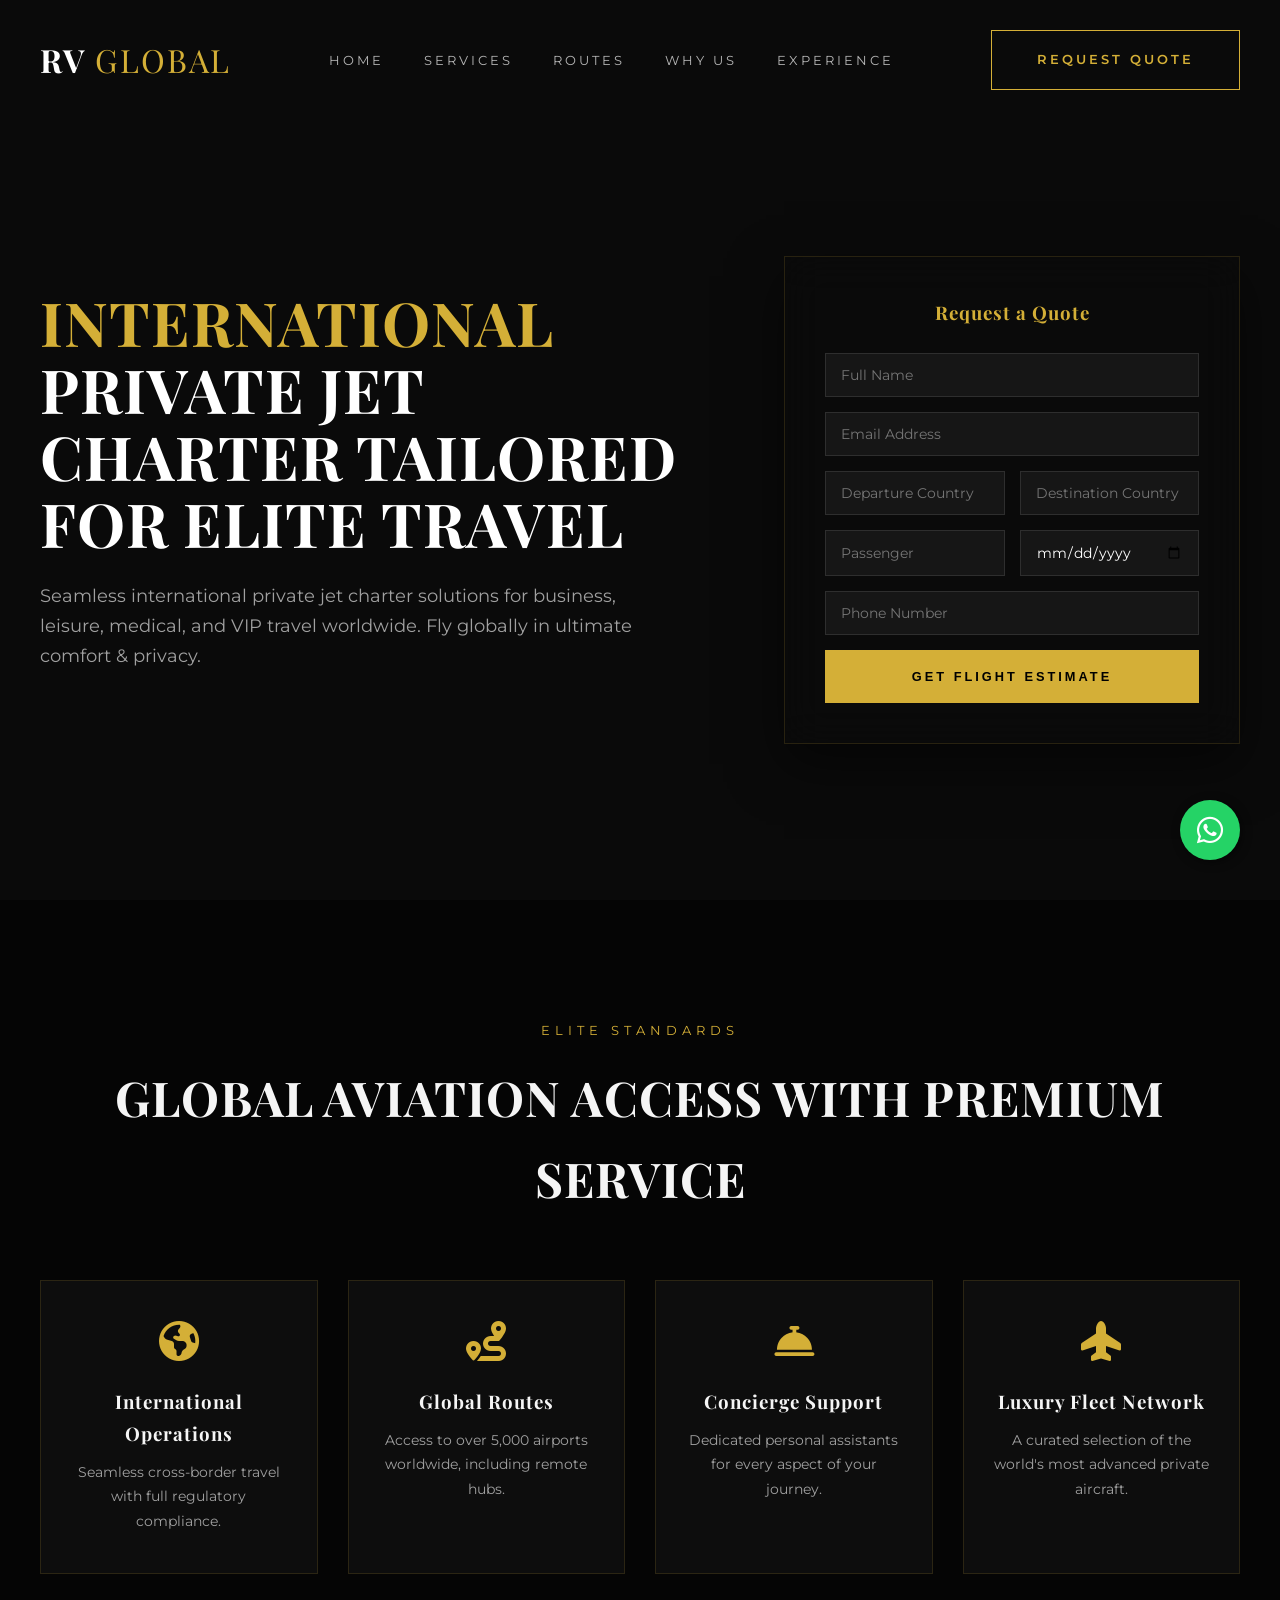
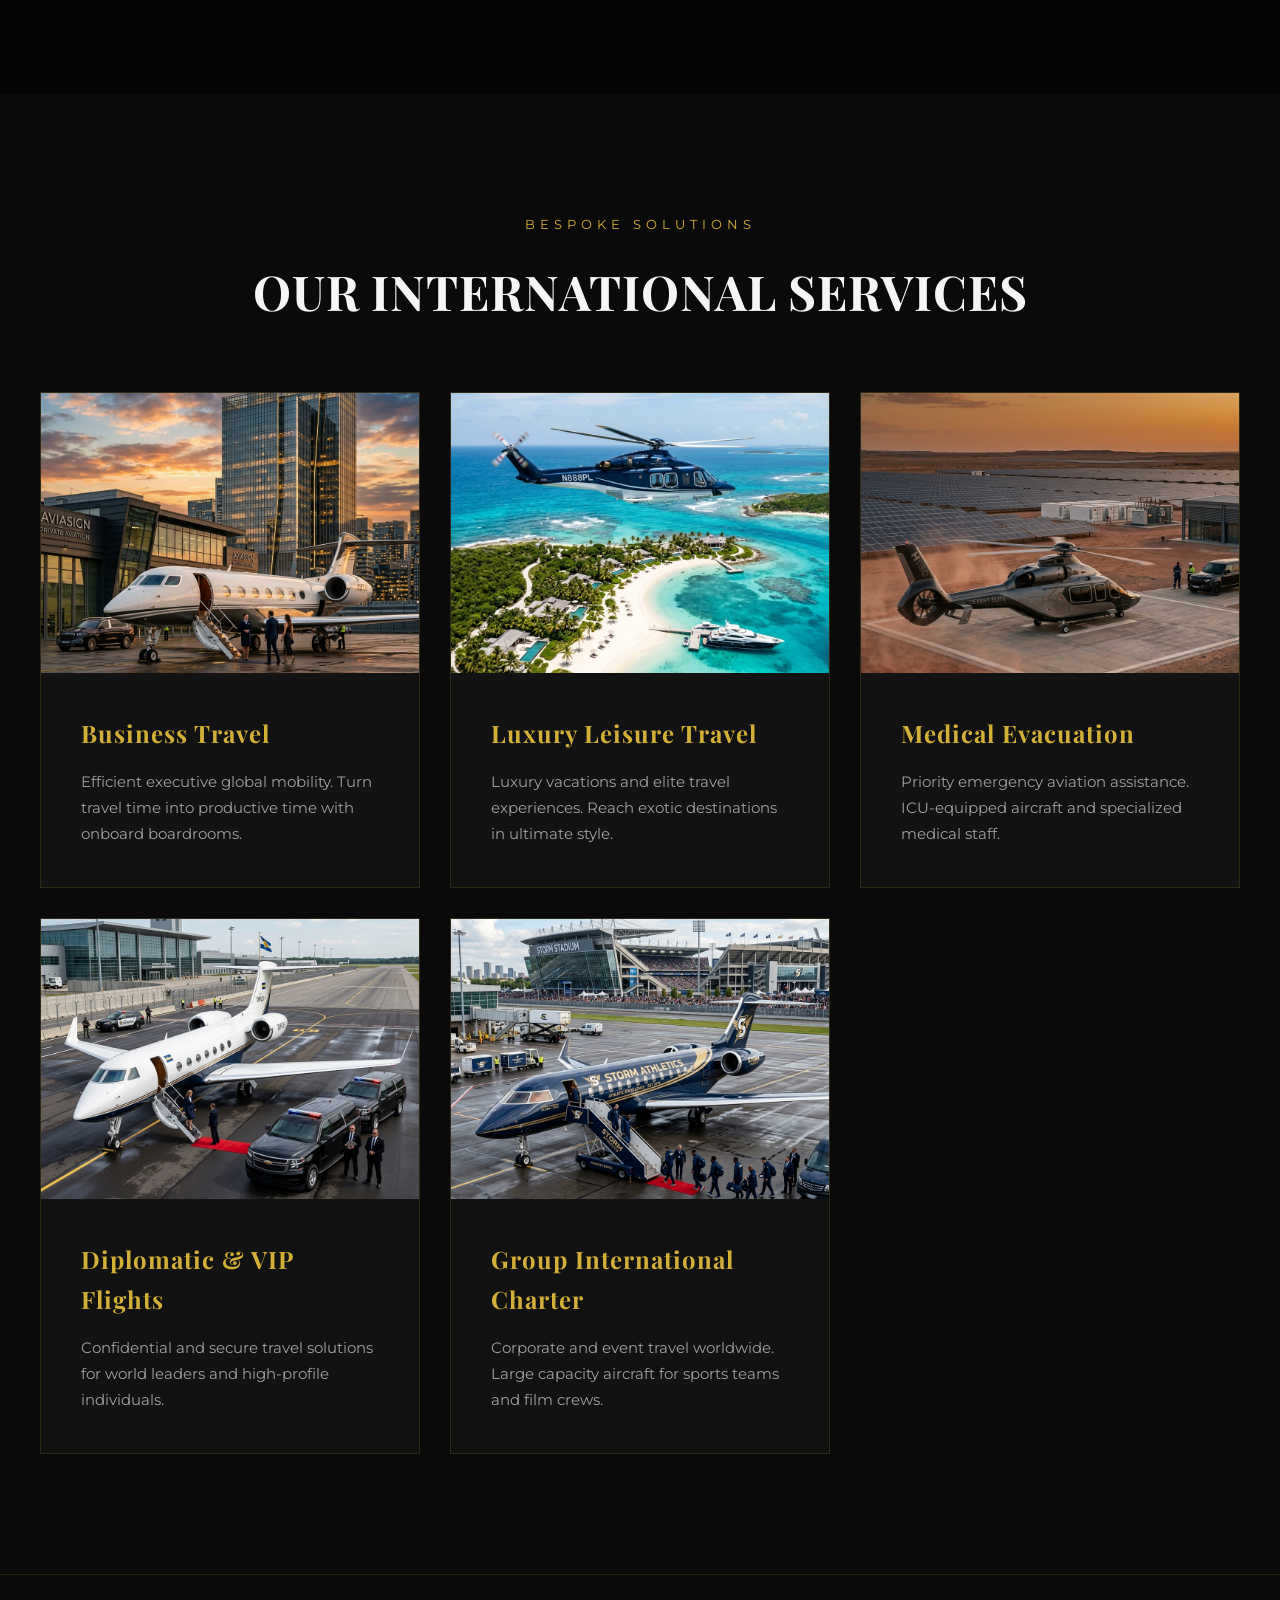
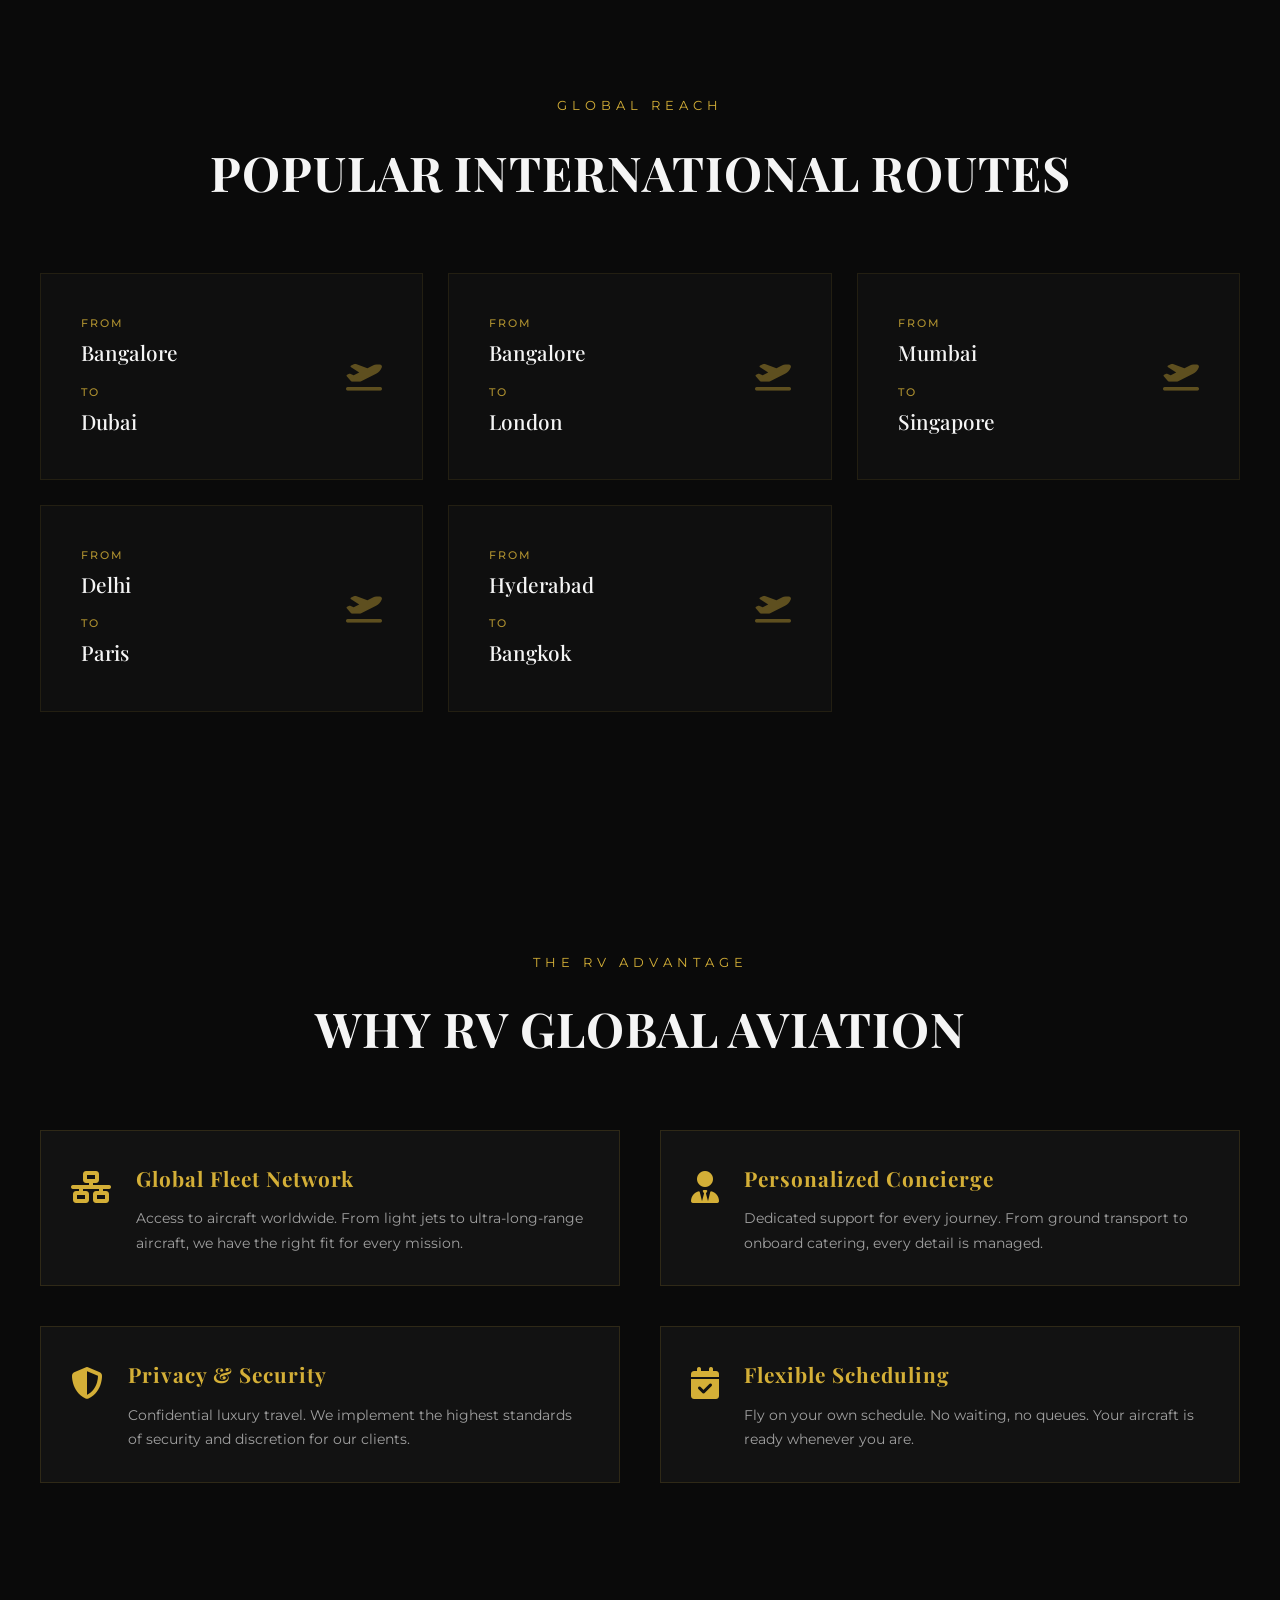
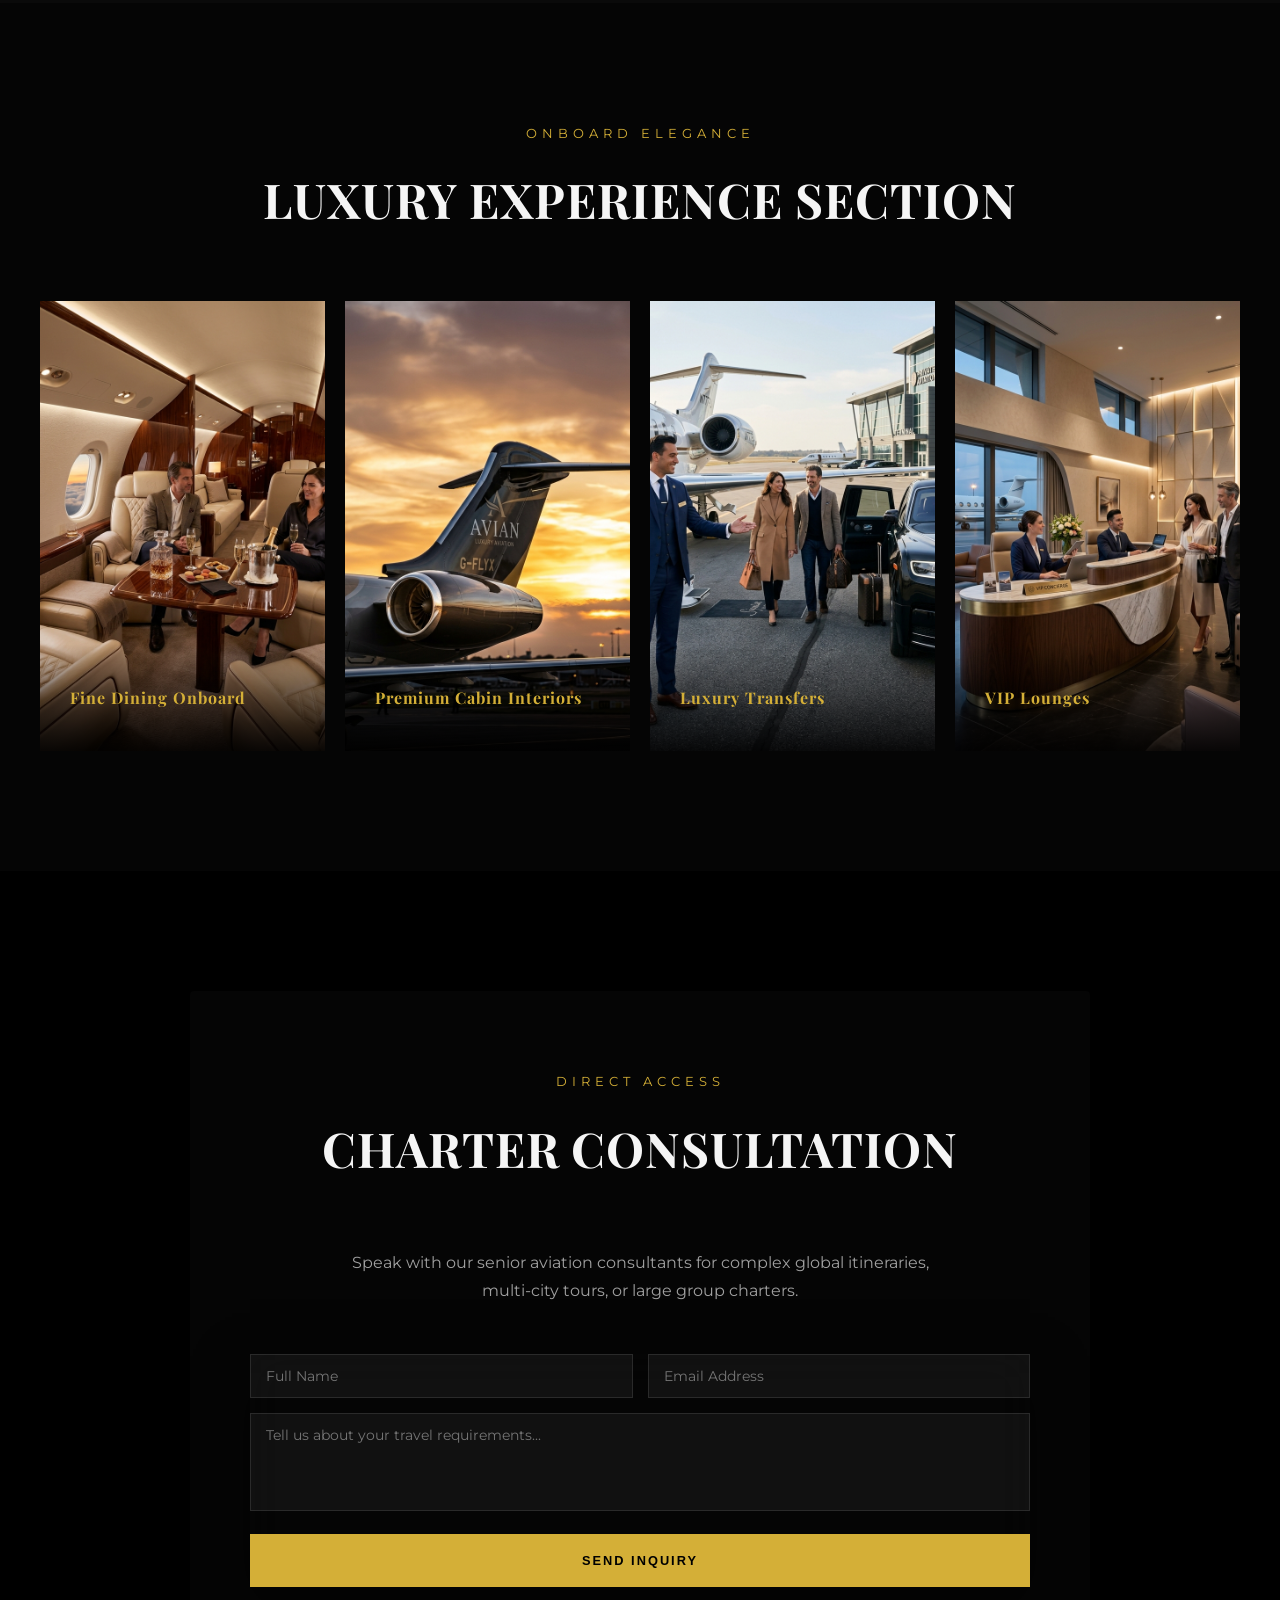
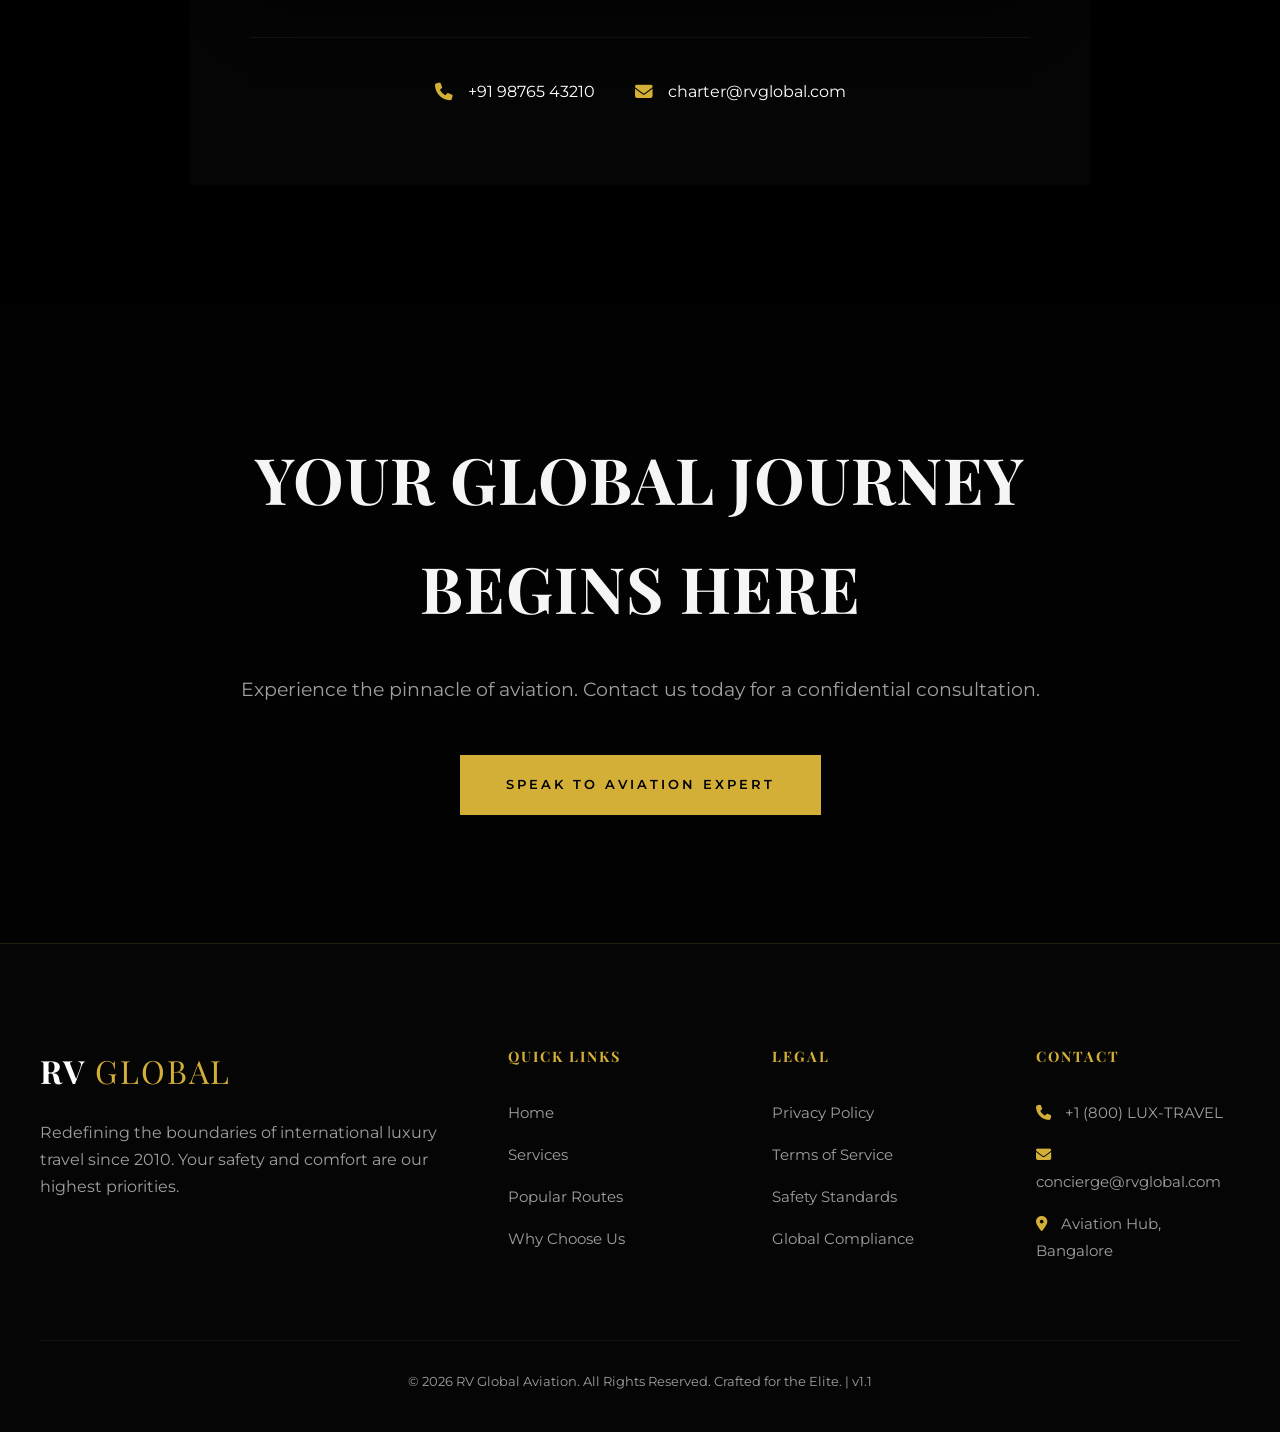
==== index.html @ 5a5307c6 "Consolidate into premium single-page landing page and optimize responsiveness" ====
<!DOCTYPE html>
<html lang="en">
<head>
    <meta charset="UTF-8">
    <meta name="viewport" content="width=device-width, initial-scale=1.0">
    <title>RV Global Aviation | International Private Jet Charter</title>
    <meta name="description" content="Fly globally in ultimate comfort and privacy. International private jet charter solutions tailored for elite travel.">
    
    <!-- Google Fonts -->
    <link rel="preconnect" href="https://fonts.googleapis.com">
    <link rel="preconnect" href="https://fonts.gstatic.com" crossorigin>
    <link href="https://fonts.googleapis.com/css2?family=Montserrat:wght@300;400;600&family=Playfair+Display:ital,wght@0,400;0,700;1,400&display=swap" rel="stylesheet">
    
    <!-- Font Awesome -->
    <link rel="stylesheet" href="https://cdnjs.cloudflare.com/ajax/libs/font-awesome/6.4.0/css/all.min.css">
    
    <!-- Custom CSS -->
    <link rel="stylesheet" href="assets/css/main.css">
</head>
<body>

    <!-- Header -->
    <header>
        <div class="container">
            <nav>
                <a href="#hero" class="logo">RV <span>GLOBAL</span></a>
                <ul class="nav-links">
                    <li><a href="#hero">Home</a></li>
                    <li><a href="#services">Services</a></li>
                    <li><a href="#routes">Routes</a></li>
                    <li><a href="#why-us">Why Us</a></li>
                    <li><a href="#experience">Experience</a></li>
                </ul>
                <a href="#consultation" class="btn-premium">Request Quote</a>
                <button id="mobile-menu-toggle" aria-label="Open Menu" style="background:none; border:none; color:#fff; font-size:1.5rem; position: relative; z-index: 1002;"><i class="fa-solid fa-bars"></i></button>
            </nav>
        </div>
    </header>

    <!-- Hero Section -->
    <section class="hero" id="hero">
        <div class="hero-slider">
            <div class="hero-slide active" style="background-image: url('assets/img/hero_jet.png');"></div>
            <div class="hero-slide" style="background-image: url('assets/img/jet_interior.png');"></div>
            <div class="hero-slide" style="background-image: url('assets/img/hero_chopper.png');"></div>
            <div class="hero-slide" style="background-image: url('assets/img/contact_bg.png');"></div>
        </div>
        <div class="container">
            <div class="hero-grid">
                <div class="hero-content" data-reveal>
                    <h1><span>INTERNATIONAL</span> PRIVATE JET CHARTER TAILORED FOR ELITE TRAVEL</h1>
                    <p class="hero-desc">Seamless international private jet charter solutions for business, leisure, medical, and VIP travel worldwide. Fly globally in ultimate comfort & privacy.</p>
                </div>
                <div class="lead-form-card" id="lead-form" data-reveal>
                    <h3 style="margin-bottom: 25px; color: var(--primary-gold); text-align: center;">Request a Quote</h3>
                    <form action="#" class="premium-form">
                        <div class="form-group">
                            <input type="text" placeholder="Full Name" required>
                        </div>
                        <div class="form-group">
                            <input type="email" placeholder="Email Address" required>
                        </div>
                        <div class="form-row">
                            <input type="text" placeholder="Departure Country" required>
                            <input type="text" placeholder="Destination Country" required>
                        </div>
                        <div class="form-row">
                            <input type="number" placeholder="Passenger" required>
                            <input type="date" required>
                        </div>
                        <div class="form-group">
                            <input type="tel" placeholder="Phone Number" required>
                        </div>
                        <button type="submit" class="btn-premium btn-solid w-100" style="width: 100%;">Get Flight Estimate</button>
                    </form>
                </div>
            </div>
        </div>
    </section>

    <!-- Trust Section -->
    <section class="section-padding" id="trust" style="background: #050505;">
        <div class="container">
            <div class="section-title" data-reveal>
                <span>Elite Standards</span>
                <h2>GLOBAL AVIATION ACCESS WITH PREMIUM SERVICE</h2>
            </div>
            <div class="trust-items">
                <div class="trust-item" data-reveal>
                    <i class="fa-solid fa-earth-americas"></i>
                    <h3>International Operations</h3>
                    <p style="color: var(--text-gray); font-size: 0.9rem; margin-top: 10px;">Seamless cross-border travel with full regulatory compliance.</p>
                </div>
                <div class="trust-item" data-reveal>
                    <i class="fa-solid fa-route"></i>
                    <h3>Global Routes</h3>
                    <p style="color: var(--text-gray); font-size: 0.9rem; margin-top: 10px;">Access to over 5,000 airports worldwide, including remote hubs.</p>
                </div>
                <div class="trust-item" data-reveal>
                    <i class="fa-solid fa-concierge-bell"></i>
                    <h3>Concierge Support</h3>
                    <p style="color: var(--text-gray); font-size: 0.9rem; margin-top: 10px;">Dedicated personal assistants for every aspect of your journey.</p>
                </div>
                <div class="trust-item" data-reveal>
                    <i class="fa-solid fa-plane-up"></i>
                    <h3>Luxury Fleet Network</h3>
                    <p style="color: var(--text-gray); font-size: 0.9rem; margin-top: 10px;">A curated selection of the world's most advanced private aircraft.</p>
                </div>
            </div>
        </div>
    </section>

    <!-- Services Section -->
    <section class="section-padding" id="services">
        <div class="container">
            <div class="section-title" data-reveal>
                <span>Bespoke Solutions</span>
                <h2>OUR INTERNATIONAL SERVICES</h2>
            </div>
            <div class="services-grid">
                <div class="service-card" data-reveal>
                    <div class="service-img">
                        <img src="assets/img/industry_finance.png" alt="Business Travel">
                    </div>
                    <div class="service-content">
                        <h3 style="color: var(--primary-gold);">Business Travel</h3>
                        <p>Efficient executive global mobility. Turn travel time into productive time with onboard boardrooms.</p>
                    </div>
                </div>
                <div class="service-card" data-reveal>
                    <div class="service-img">
                        <img src="assets/img/industry_tourism.png" alt="Luxury Leisure Travel">
                    </div>
                    <div class="service-content">
                        <h3 style="color: var(--primary-gold);">Luxury Leisure Travel</h3>
                        <p>Luxury vacations and elite travel experiences. Reach exotic destinations in ultimate style.</p>
                    </div>
                </div>
                <div class="service-card" data-reveal>
                    <div class="service-img">
                        <img src="assets/img/industry_energy.png" alt="Medical Evacuation">
                    </div>
                    <div class="service-content">
                        <h3 style="color: var(--primary-gold);">Medical Evacuation</h3>
                        <p>Priority emergency aviation assistance. ICU-equipped aircraft and specialized medical staff.</p>
                    </div>
                </div>
                <div class="service-card" data-reveal>
                    <div class="service-img">
                        <img src="assets/img/industry_diplomatic.png" alt="Diplomatic & VIP Flights">
                    </div>
                    <div class="service-content">
                        <h3 style="color: var(--primary-gold);">Diplomatic & VIP Flights</h3>
                        <p>Confidential and secure travel solutions for world leaders and high-profile individuals.</p>
                    </div>
                </div>
                <div class="service-card" data-reveal>
                    <div class="service-img">
                        <img src="assets/img/industry_sports.png" alt="Group International Charter">
                    </div>
                    <div class="service-content">
                        <h3 style="color: var(--primary-gold);">Group International Charter</h3>
                        <p>Corporate and event travel worldwide. Large capacity aircraft for sports teams and film crews.</p>
                    </div>
                </div>
            </div>
        </div>
    </section>

    <!-- Popular Routes Section -->
    <section class="section-padding" id="routes" style="background: #0A0A0A; border-top: 1px solid var(--glass-border);">
        <div class="container">
            <div class="section-title" data-reveal>
                <span>Global Reach</span>
                <h2>POPULAR INTERNATIONAL ROUTES</h2>
            </div>
            <div class="routes-grid">
                <div class="route-card" data-reveal>
                    <div class="cities">
                        <span>From</span> Bangalore
                        <span style="margin-top: 10px;">To</span> Dubai
                    </div>
                    <i class="fa-solid fa-plane-departure"></i>
                </div>
                <div class="route-card" data-reveal>
                    <div class="cities">
                        <span>From</span> Bangalore
                        <span style="margin-top: 10px;">To</span> London
                    </div>
                    <i class="fa-solid fa-plane-departure"></i>
                </div>
                <div class="route-card" data-reveal>
                    <div class="cities">
                        <span>From</span> Mumbai
                        <span style="margin-top: 10px;">To</span> Singapore
                    </div>
                    <i class="fa-solid fa-plane-departure"></i>
                </div>
                <div class="route-card" data-reveal>
                    <div class="cities">
                        <span>From</span> Delhi
                        <span style="margin-top: 10px;">To</span> Paris
                    </div>
                    <i class="fa-solid fa-plane-departure"></i>
                </div>
                <div class="route-card" data-reveal>
                    <div class="cities">
                        <span>From</span> Hyderabad
                        <span style="margin-top: 10px;">To</span> Bangkok
                    </div>
                    <i class="fa-solid fa-plane-departure"></i>
                </div>
            </div>
        </div>
    </section>

    <!-- Why RV Global -->
    <section class="section-padding" id="why-us">
        <div class="container">
            <div class="section-title" data-reveal>
                <span>The RV Advantage</span>
                <h2>WHY RV GLOBAL AVIATION</h2>
            </div>
            <div class="why-grid">
                <div class="why-item" data-reveal>
                    <div class="why-icon"><i class="fa-solid fa-network-wired"></i></div>
                    <div class="why-text">
                        <h4 style="color: var(--primary-gold);">Global Fleet Network</h4>
                        <p>Access to aircraft worldwide. From light jets to ultra-long-range aircraft, we have the right fit for every mission.</p>
                    </div>
                </div>
                <div class="why-item" data-reveal>
                    <div class="why-icon"><i class="fa-solid fa-user-tie"></i></div>
                    <div class="why-text">
                        <h4 style="color: var(--primary-gold);">Personalized Concierge</h4>
                        <p>Dedicated support for every journey. From ground transport to onboard catering, every detail is managed.</p>
                    </div>
                </div>
                <div class="why-item" data-reveal>
                    <div class="why-icon"><i class="fa-solid fa-shield-halved"></i></div>
                    <div class="why-text">
                        <h4 style="color: var(--primary-gold);">Privacy & Security</h4>
                        <p>Confidential luxury travel. We implement the highest standards of security and discretion for our clients.</p>
                    </div>
                </div>
                <div class="why-item" data-reveal>
                    <div class="why-icon"><i class="fa-solid fa-calendar-check"></i></div>
                    <div class="why-text">
                        <h4 style="color: var(--primary-gold);">Flexible Scheduling</h4>
                        <p>Fly on your own schedule. No waiting, no queues. Your aircraft is ready whenever you are.</p>
                    </div>
                </div>
            </div>
        </div>
    </section>

    <!-- Luxury Experience -->
    <section class="section-padding" id="experience" style="background: #050505;">
        <div class="container">
            <div class="section-title" data-reveal>
                <span>Onboard Elegance</span>
                <h2>LUXURY EXPERIENCE SECTION</h2>
            </div>
            <div class="exp-grid">
                <div class="exp-card" data-reveal style="cursor: zoom-in;">
                    <img src="assets/img/jet_interior.png" alt="Fine Dining">
                    <div class="exp-overlay">
                        <h4 style="color: var(--primary-gold);">Fine Dining Onboard</h4>
                    </div>
                </div>
                <div class="exp-card" data-reveal style="cursor: zoom-in;">
                    <img src="assets/img/vision_mission.png" alt="Cabin Interiors">
                    <div class="exp-overlay">
                        <h4 style="color: var(--primary-gold);">Premium Cabin Interiors</h4>
                    </div>
                </div>
                <div class="exp-card" data-reveal style="cursor: zoom-in;">
                    <img src="assets/img/concierge.png" alt="Luxury Transfers">
                    <div class="exp-overlay">
                        <h4 style="color: var(--primary-gold);">Luxury Transfers</h4>
                    </div>
                </div>
                <div class="exp-card" data-reveal style="cursor: zoom-in;">
                    <img src="assets/img/contact_bg.png" alt="VIP Lounges">
                    <div class="exp-overlay">
                        <h4 style="color: var(--primary-gold);">VIP Lounges</h4>
                    </div>
                </div>
            </div>
        </div>
    </section>

    <!-- Charter Consultation -->
    <section class="section-padding" id="consultation" style="background: #000; position: relative; overflow: hidden;">
        <div class="container">
            <div class="consultation-card" data-reveal style="max-width: 900px; margin: 0 auto; border: none; background: rgba(255,255,255,0.02); padding: 80px 60px;">
                <div class="section-title">
                    <span>Direct Access</span>
                    <h2>CHARTER CONSULTATION</h2>
                </div>
                <p style="text-align: center; color: var(--text-gray); max-width: 600px; margin: 0 auto 50px;">Speak with our senior aviation consultants for complex global itineraries, multi-city tours, or large group charters.</p>
                
                <div class="consult-content-wrap">
                    <div class="lead-form-card" style="background: none; border: none; padding: 0;">
                        <form action="#" class="premium-form">
                            <div class="form-row">
                                <input type="text" placeholder="Full Name" required>
                                <input type="email" placeholder="Email Address" required>
                            </div>
                            <div class="form-group">
                                <textarea placeholder="Tell us about your travel requirements..." rows="4" required></textarea>
                            </div>
                            <button type="submit" class="btn-premium btn-solid w-100" style="width: 100%; letter-spacing: 2px;">SEND INQUIRY</button>
                        </form>
                    </div>

                    <div class="contact-footer-info" style="margin-top: 50px; display: flex; justify-content: center; gap: 40px; border-top: 1px solid rgba(255,255,255,0.05); padding-top: 40px;">
                        <a href="tel:+919876543210" class="contact-info-item">
                            <i class="fa-solid fa-phone"></i>
                            <span>+91 98765 43210</span>
                        </a>
                        <a href="mailto:charter@rvglobal.com" class="contact-info-item">
                            <i class="fa-solid fa-envelope"></i>
                            <span>charter@rvglobal.com</span>
                        </a>
                    </div>
                </div>
            </div>
        </div>
    </section>

    <!-- Lightbox Modal -->
    <div id="lightbox" class="lightbox-overlay">
        <span class="lightbox-close">&times;</span>
        <img class="lightbox-content" id="lightbox-img">
        <div id="lightbox-caption"></div>
    </div>

    <!-- Final CTA -->
    <section class="section-padding" id="final-cta" style="text-align: center; background: linear-gradient(rgba(0,0,0,0.8), rgba(0,0,0,0.8)), url('assets/img/hero_jet.png') center/cover fixed;">
        <div class="container" data-reveal>
            <h2 style="font-size: clamp(2.5rem, 6vw, 4rem); margin-bottom: 30px;">YOUR GLOBAL JOURNEY <br>BEGINS HERE</h2>
            <p style="font-size: 1.2rem; color: var(--text-gray); margin-bottom: 50px;">Experience the pinnacle of aviation. Contact us today for a confidential consultation.</p>
            <a href="tel:+1800LUXURY" class="btn-premium btn-solid">Speak To Aviation Expert</a>
        </div>
    </section>

    <!-- Footer -->
    <footer>
        <div class="container">
            <div class="footer-grid">
                <div class="footer-col">
                    <a href="#" class="logo">RV <span>GLOBAL</span></a>
                    <p style="margin-top: 20px; color: var(--text-gray);">Redefining the boundaries of international luxury travel since 2010. Your safety and comfort are our highest priorities.</p>
                </div>
                <div class="footer-col">
                    <h4>Quick Links</h4>
                    <ul class="footer-links">
                        <li><a href="#hero">Home</a></li>
                        <li><a href="#services">Services</a></li>
                        <li><a href="#routes">Popular Routes</a></li>
                        <li><a href="#why-us">Why Choose Us</a></li>
                    </ul>
                </div>
                <div class="footer-col">
                    <h4>Legal</h4>
                    <ul class="footer-links">
                        <li><a href="#">Privacy Policy</a></li>
                        <li><a href="#">Terms of Service</a></li>
                        <li><a href="#">Safety Standards</a></li>
                        <li><a href="#">Global Compliance</a></li>
                    </ul>
                </div>
                <div class="footer-col">
                    <h4>Contact</h4>
                    <ul class="footer-links">
                        <li><a href="tel:+1800LUXURY"><i class="fa-solid fa-phone" style="color: var(--primary-gold); margin-right: 10px;"></i> +1 (800) LUX-TRAVEL</a></li>
                        <li><a href="mailto:concierge@rvglobal.com"><i class="fa-solid fa-envelope" style="color: var(--primary-gold); margin-right: 10px;"></i> concierge@rvglobal.com</a></li>
                        <li><a href="#"><i class="fa-solid fa-location-dot" style="color: var(--primary-gold); margin-right: 10px;"></i> Aviation Hub, Bangalore</a></li>
                    </ul>
                </div>
            </div>
            <div style="margin-top: 60px; padding-top: 30px; border-top: 1px solid rgba(255,255,255,0.05); text-align: center; font-size: 0.8rem; color: var(--text-gray);">
                <p>&copy; 2026 RV Global Aviation. All Rights Reserved. Crafted for the Elite. | v1.1</p>
            </div>
        </div>
    </footer>

    <!-- WhatsApp Button -->
    <a href="https://wa.me/919876543210" class="whatsapp-float" target="_blank" aria-label="Chat with us on WhatsApp">
        <i class="fa-brands fa-whatsapp"></i>
    </a>

    <!-- Scripts -->
    <script src="assets/js/script.js"></script>
</body>
</html>
---- assets/css/main.css ----
/* 
  RV Global Aviation - Premium One-Page Design
  Aesthetic: Obsidian Black & Gold
*/

:root {
  --primary-gold: #D4AF37;
  --primary-gold-light: #F1D592;
  --primary-gold-dark: #B8860B;
  --bg-dark: #0A0A0A;
  --bg-black: #050505;
  --bg-card: rgba(20, 20, 20, 0.8);
  --text-white: #F5F5F5;
  --text-gray: #A0A0A0;
  --glass-bg: rgba(255, 255, 255, 0.03);
  --glass-border: rgba(212, 175, 55, 0.15);
  --transition-smooth: all 0.5s cubic-bezier(0.4, 0, 0.2, 1);
  --font-heading: 'Playfair Display', serif;
  --font-body: 'Montserrat', sans-serif;
  --shadow-gold: 0 10px 30px rgba(212, 175, 55, 0.1);
}

* {
  margin: 0;
  padding: 0;
  box-sizing: border-box;
}

img {
  max-width: 100%;
  display: block;
}

html {
  scroll-behavior: smooth;
}

body {
  background-color: var(--bg-dark);
  color: var(--text-white);
  font-family: var(--font-body);
  line-height: 1.7;
  overflow-x: hidden;
}

h1, h2, h3, h4 {
  font-family: var(--font-heading);
  letter-spacing: 1px;
}

/* Scrollbar */
::-webkit-scrollbar {
  width: 6px;
}

::-webkit-scrollbar-track {
  background: #000;
}

::-webkit-scrollbar-thumb {
  background: var(--primary-gold);
}

/* Reusable Components */
.container {
  max-width: 1300px;
  margin: 0 auto;
  padding: 0 40px;
}

.section-padding {
  padding: 120px 0;
}

.section-title {
  text-align: center;
  margin-bottom: 60px;
}

.section-title span {
  display: block;
  color: var(--primary-gold);
  font-size: 0.8rem;
  text-transform: uppercase;
  letter-spacing: 5px;
  margin-bottom: 15px;
}

.section-title h2 {
  font-size: clamp(2rem, 5vw, 3rem);
}

.btn-premium {
  display: inline-block;
  padding: 18px 45px;
  border: 1px solid var(--primary-gold);
  color: var(--primary-gold);
  text-decoration: none;
  text-transform: uppercase;
  font-size: 0.8rem;
  font-weight: 600;
  letter-spacing: 3px;
  background: transparent;
  transition: var(--transition-smooth);
  position: relative;
  overflow: hidden;
  cursor: pointer;
  text-align: center;
}

.btn-premium:hover {
  background: var(--primary-gold);
  color: #000;
  box-shadow: 0 0 30px rgba(212, 175, 55, 0.3);
}

.btn-solid {
  background: var(--primary-gold);
  color: #000;
}

.btn-solid:hover {
  background: #fff;
  color: #000;
}

/* Header */
header {
  position: fixed;
  top: 0;
  width: 100%;
  z-index: 1000;
  padding: 30px 0;
  background: transparent;
  transition: var(--transition-smooth);
}

header.scrolled {
  background: rgba(5, 5, 5, 0.95);
  padding: 15px 0;
  backdrop-filter: blur(15px);
  border-bottom: 1px solid var(--glass-border);
}

nav {
  display: flex;
  justify-content: space-between;
  align-items: center;
}

.logo {
  font-family: var(--font-heading);
  font-size: 2rem;
  font-weight: 700;
  color: #fff;
  text-decoration: none;
  letter-spacing: 2px;
}

.logo span {
  color: var(--primary-gold);
  font-weight: 400;
}

.nav-links {
  display: flex;
  list-style: none;
  gap: 40px;
}

.nav-links a {
  color: rgba(255,255,255,0.7);
  text-decoration: none;
  font-size: 0.8rem;
  text-transform: uppercase;
  letter-spacing: 3px;
  transition: var(--transition-smooth);
  position: relative;
}

.nav-links a:hover {
  color: #fff;
}

#mobile-menu-toggle {
  display: none;
}

/* Hero Section */
.hero {
  min-height: 100vh;
  position: relative;
  display: flex;
  align-items: center;
  padding-top: 100px; /* Space for fixed header */
  overflow: hidden;
}

.hero-slider {
  position: absolute;
  top: 0;
  left: 0;
  width: 100%;
  height: 100%;
  z-index: -1;
  overflow: hidden;
}

.hero-slide {
  position: absolute;
  top: 0;
  left: 0;
  width: 100%;
  height: 100%;
  background-size: cover;
  background-position: center;
  background-repeat: no-repeat;
  opacity: 0;
  transition: opacity 1.5s ease-in-out;
  animation: slideShow 20s infinite;
}

.hero-slide::after {
  content: '';
  position: absolute;
  top: 0;
  left: 0;
  width: 100%;
  height: 100%;
  background: linear-gradient(rgba(0,0,0,0.6), rgba(0,0,0,0.8));
}

.hero-slide:nth-child(1) { animation-delay: 0s; }
.hero-slide:nth-child(2) { animation-delay: 5s; }
.hero-slide:nth-child(3) { animation-delay: 10s; }
.hero-slide:nth-child(4) { animation-delay: 15s; }

@keyframes slideShow {
  0% { opacity: 0; transform: scale(1); }
  5% { opacity: 1; }
  25% { opacity: 1; }
  30% { opacity: 0; transform: scale(1.1); }
  100% { opacity: 0; }
}

.hero-grid {
  display: grid;
  grid-template-columns: 1.2fr 0.8fr;
  gap: 60px;
  align-items: center;
}

.hero-content h1 {
  font-size: clamp(2rem, 5vw, 3.8rem);
  line-height: 1.1;
  margin-bottom: 25px;
  color: #fff;
  font-weight: 700;
  text-transform: uppercase;
}

.hero-content h1 span {
  color: var(--primary-gold);
}

.hero-desc {
  font-size: 1.1rem;
  color: var(--text-gray);
  margin-bottom: 40px;
  max-width: 600px;
}

/* Lead Form Card (Now inside Hero) */
.lead-form-card {
  background: rgba(10, 10, 10, 0.8);
  padding: 40px;
  border: 1px solid var(--glass-border);
  backdrop-filter: blur(20px);
  box-shadow: 0 20px 50px rgba(0,0,0,0.5);
}

.premium-form .form-row {
  display: grid;
  grid-template-columns: 1fr 1fr;
  gap: 15px;
  margin-bottom: 15px;
}

.premium-form .form-group {
  margin-bottom: 15px;
}

.premium-form input, .premium-form textarea {
  width: 100%;
  padding: 12px 15px;
  background: rgba(255,255,255,0.05);
  border: 1px solid rgba(255,255,255,0.1);
  color: #fff;
  font-family: var(--font-body);
  font-size: 0.9rem;
  transition: var(--transition-smooth);
}

.premium-form textarea {
  resize: none;
}

.premium-form input:focus, .premium-form textarea:focus {
  border-color: var(--primary-gold);
  outline: none;
  background: rgba(255,255,255,0.08);
}

/* Trust Section */
.trust-items {
  display: grid;
  grid-template-columns: repeat(4, 1fr);
  gap: 30px;
  margin-top: 50px;
}

.trust-item {
  text-align: center;
  padding: 40px 30px;
  background: var(--glass-bg);
  border: 1px solid var(--glass-border);
  transition: var(--transition-smooth);
}

.trust-item:hover {
  border-color: var(--primary-gold);
  transform: translateY(-10px);
}

.trust-item i {
  font-size: 2.5rem;
  color: var(--primary-gold);
  margin-bottom: 25px;
}

/* Services Section */
.services-grid {
  display: grid !important;
  grid-template-columns: repeat(3, 1fr) !important;
  gap: 30px !important;
}

.service-card {
  background: var(--bg-card);
  border: 1px solid var(--glass-border);
  overflow: hidden;
  transition: var(--transition-smooth);
  display: flex;
  flex-direction: column;
}

.service-card:hover {
  transform: translateY(-15px);
  border-color: var(--primary-gold);
  box-shadow: var(--shadow-gold);
}

.service-img {
  height: 280px !important;
  width: 100% !important;
  overflow: hidden !important;
  flex-shrink: 0;
}

.service-img img {
  width: 100% !important;
  height: 100% !important;
  object-fit: cover !important;
  display: block !important;
  transition: var(--transition-smooth);
}

.service-card:hover .service-img img {
  transform: scale(1.1);
}

.service-content {
  padding: 40px;
}

.service-content h3 {
  font-size: 1.5rem;
  margin-bottom: 15px;
}

.service-content p {
  color: var(--text-gray);
  font-size: 0.95rem;
}

/* Routes Section */
.routes-grid {
  display: grid;
  grid-template-columns: repeat(auto-fill, minmax(320px, 1fr));
  gap: 25px;
}

.route-card {
  padding: 40px;
  background: rgba(255, 255, 255, 0.02);
  border: 1px solid rgba(212, 175, 55, 0.1);
  display: flex;
  justify-content: space-between;
  align-items: center;
  transition: var(--transition-smooth);
  position: relative;
  overflow: hidden;
}

.route-card:hover {
  background: rgba(212, 175, 55, 0.08);
  border-color: var(--primary-gold);
  transform: translateY(-8px);
  box-shadow: 0 10px 40px rgba(0,0,0,0.6);
}

.route-card .cities {
  font-family: var(--font-heading);
  font-size: 1.3rem;
  font-weight: 500;
  display: flex;
  flex-direction: column;
  gap: 2px;
}

.route-card .cities span {
  font-family: var(--font-body);
  font-size: 0.7rem;
  text-transform: uppercase;
  color: var(--primary-gold);
  letter-spacing: 2px;
  opacity: 0.8;
}

.route-card i {
  font-size: 1.8rem;
  color: var(--primary-gold);
  opacity: 0.4;
  transition: var(--transition-smooth);
}

.route-card:hover i {
  opacity: 1;
  transform: scale(1.1) translateX(5px);
}

/* Why Us Section */
.why-grid {
  display: grid;
  grid-template-columns: repeat(2, 1fr);
  gap: 40px;
}

.why-item {
  display: flex;
  gap: 25px;
  padding: 30px;
  background: var(--glass-bg);
  border: 1px solid var(--glass-border);
}

.why-icon {
  font-size: 2rem;
  color: var(--primary-gold);
}

.why-text h4 {
  font-size: 1.3rem;
  margin-bottom: 10px;
}

.why-text p {
  color: var(--text-gray);
  font-size: 0.9rem;
}

/* Luxury Experience Section */
.exp-grid {
  display: grid;
  grid-template-columns: repeat(4, 1fr);
  gap: 20px;
}

.exp-card {
  position: relative;
  overflow: hidden;
  height: 450px;
}

.exp-card img {
  width: 100%;
  height: 100%;
  object-fit: cover;
  transition: var(--transition-smooth);
}

.exp-card:hover img {
  transform: scale(1.1);
}

.exp-overlay {
  position: absolute;
  bottom: 0;
  left: 0;
  width: 100%;
  padding: 40px 30px;
  background: linear-gradient(transparent, rgba(0,0,0,0.9));
}

/* Final CTA */
#final-cta {
  background: linear-gradient(rgba(0,0,0,0.8), rgba(0,0,0,0.8)), url('../img/hero_jet.png') center/cover fixed;
}

/* Footer */
footer {
  padding: 100px 0 40px;
  background: var(--bg-black);
  border-top: 1px solid var(--glass-border);
}

.footer-grid {
  display: grid;
  grid-template-columns: 2fr 1fr 1fr 1fr;
  gap: 60px;
}

.footer-col h4 {
  color: var(--primary-gold);
  margin-bottom: 30px;
  text-transform: uppercase;
  font-size: 0.9rem;
  letter-spacing: 2px;
}

.footer-links {
  list-style: none;
}

.footer-links li {
  margin-bottom: 15px;
}

.footer-links a {
  color: var(--text-gray);
  text-decoration: none;
  font-size: 0.95rem;
  transition: var(--transition-smooth);
}

.footer-links a:hover {
  color: var(--primary-gold);
}

/* Reveal Animation */
[data-reveal] {
  opacity: 0;
  transform: translateY(30px);
  transition: all 0.8s ease-out;
}

[data-reveal].active {
  opacity: 1;
  transform: translateY(0);
}

/* Responsive Design */
@media (max-width: 1200px) {
  .exp-grid {
    grid-template-columns: repeat(2, 1fr);
  }
}

/* WhatsApp Floating Button */
.whatsapp-float {
  position: fixed;
  bottom: 40px;
  right: 40px;
  width: 60px;
  height: 60px;
  background-color: #25d366;
  color: #fff;
  border-radius: 50%;
  text-align: center;
  font-size: 30px;
  box-shadow: 2px 2px 10px rgba(0,0,0,0.5);
  z-index: 1000;
  display: flex;
  align-items: center;
  justify-content: center;
  text-decoration: none;
  transition: var(--transition-smooth);
  animation: pulse-green 2s infinite;
}

.whatsapp-float:hover {
  transform: scale(1.1) translateY(-5px);
  background-color: #128c7e;
  box-shadow: 0 10px 20px rgba(0,0,0,0.6);
}

@keyframes pulse-green {
  0% { transform: scale(0.95); box-shadow: 0 0 0 0 rgba(37, 211, 102, 0.7); }
  70% { transform: scale(1); box-shadow: 0 0 0 15px rgba(37, 211, 102, 0); }
  100% { transform: scale(0.95); box-shadow: 0 0 0 0 rgba(37, 211, 102, 0); }
}

@media (max-width: 992px) {
  .hero-grid, .why-grid, .footer-grid, .services-grid, .routes-grid, .lead-grid {
    grid-template-columns: 1fr !important;
  }
  .hero {
    padding: 120px 0 80px;
    height: auto;
  }
  .hero-grid {
    gap: 40px;
    text-align: center;
  }
  .hero-desc {
    margin-left: auto;
    margin-right: auto;
  }
  .trust-items {
    grid-template-columns: repeat(2, 1fr);
  }
  .container {
    padding: 0 30px;
  }
}

/* Modal Form Styles */
.modal-overlay {
  position: fixed;
  top: 0;
  left: 0;
  width: 100%;
  height: 100%;
  background: rgba(0, 0, 0, 0.9);
  backdrop-filter: blur(10px);
  z-index: 2000;
  display: flex;
  align-items: center;
  justify-content: center;
  opacity: 0;
  visibility: hidden;
  transition: all 0.4s ease;
}

.modal-overlay.active {
  opacity: 1;
  visibility: visible;
}

.modal-content {
  background: #0F0F0F;
  width: 90%;
  max-width: 600px;
  padding: 50px;
  border: 1px solid var(--glass-border);
  position: relative;
  transform: translateY(30px);
  transition: all 0.5s cubic-bezier(0.4, 0, 0.2, 1);
  box-shadow: 0 30px 60px rgba(0,0,0,0.8);
}

.modal-overlay.active .modal-content {
  transform: translateY(0);
}

.modal-close {
  position: absolute;
  top: 20px;
  right: 20px;
  background: none;
  border: none;
  color: #fff;
  font-size: 2rem;
  cursor: pointer;
  transition: var(--transition-smooth);
}

.modal-close:hover {
  color: var(--primary-gold);
  transform: rotate(90deg);
}

@media (max-width: 1200px) {
  .exp-grid {
    grid-template-columns: repeat(2, 1fr);
  }
}

@media (max-width: 1100px) {
  .hero-grid {
    grid-template-columns: 1fr !important;
    text-align: center;
    gap: 40px;
  }
  .hero {
    padding-top: 140px;
    padding-bottom: 80px;
    height: auto;
    min-height: 100vh;
  }
  .hero-desc {
    margin: 0 auto 40px;
  }
  .nav-links, header .btn-premium {
    display: none;
  }
  #mobile-menu-toggle {
    display: block !important;
  }
}

@media (max-width: 992px) {
  .why-grid, .footer-grid, .services-grid, .routes-grid, .lead-grid {
    grid-template-columns: 1fr !important;
  }
  .trust-items {
    grid-template-columns: repeat(2, 1fr);
  }
  .container {
    padding: 0 25px;
  }
  .section-padding {
    padding: 80px 0;
  }
}

@media (max-width: 768px) {
  .nav-links {
    display: none;
    position: fixed;
    top: 0;
    left: 0;
    width: 100%;
    height: 100vh;
    background: #000;
    flex-direction: column;
    justify-content: center;
    align-items: center;
    z-index: 1001;
    gap: 30px;
  }
  .nav-links.active {
    display: flex;
  }
  .nav-links a {
    font-size: 1.5rem;
  }
  .hero-content h1 {
    font-size: 2.4rem;
  }
  .trust-items {
    grid-template-columns: 1fr;
  }
  .lead-form-card, .modal-content {
    padding: 30px 20px;
  }
  .premium-form .form-row {
    grid-template-columns: 1fr;
    gap: 15px;
  }
}

/* Lightbox Modal */
.lightbox-overlay {
  display: none;
  position: fixed;
  z-index: 3000;
  padding-top: 50px;
  left: 0;
  top: 0;
  width: 100%;
  height: 100%;
  background-color: rgba(0, 0, 0, 0.95);
  backdrop-filter: blur(10px);
}

.lightbox-content {
  margin: auto;
  display: block;
  max-width: 80%;
  max-height: 80vh;
  box-shadow: 0 20px 50px rgba(0,0,0,0.5);
  animation: zoom 0.6s;
}

@keyframes zoom {
  from {transform:scale(0)}
  to {transform:scale(1)}
}

.lightbox-close {
  position: absolute;
  top: 25px;
  right: 35px;
  color: #fff;
  font-size: 40px;
  font-weight: bold;
  cursor: pointer;
  transition: 0.3s;
}

.lightbox-close:hover {
  color: var(--primary-gold);
}

#lightbox-caption {
  margin: auto;
  display: block;
  width: 80%;
  max-width: 700px;
  text-align: center;
  color: var(--primary-gold);
  padding: 20px 0;
  font-family: var(--font-heading);
  font-size: 1.2rem;
}

/* Consultation Improvements */
.consultation-card {
  background: rgba(255, 255, 255, 0.03);
  padding: 60px;
  border: 1px solid rgba(255, 255, 255, 0.05);
  border-radius: 4px;
}

.contact-info-wrap {
  display: flex;
  flex-direction: column;
  gap: 20px;
}

.contact-info-item {
  display: flex;
  align-items: center;
  gap: 15px;
  color: #fff;
  text-decoration: none;
  transition: var(--transition-smooth);
}

.contact-info-item i {
  color: var(--primary-gold);
  font-size: 1.1rem;
}

.contact-info-item:hover {
  color: var(--primary-gold);
  transform: translateX(10px);
}

@media (max-width: 768px) {
  .consultation-card {
    padding: 40px 20px;
  }
}
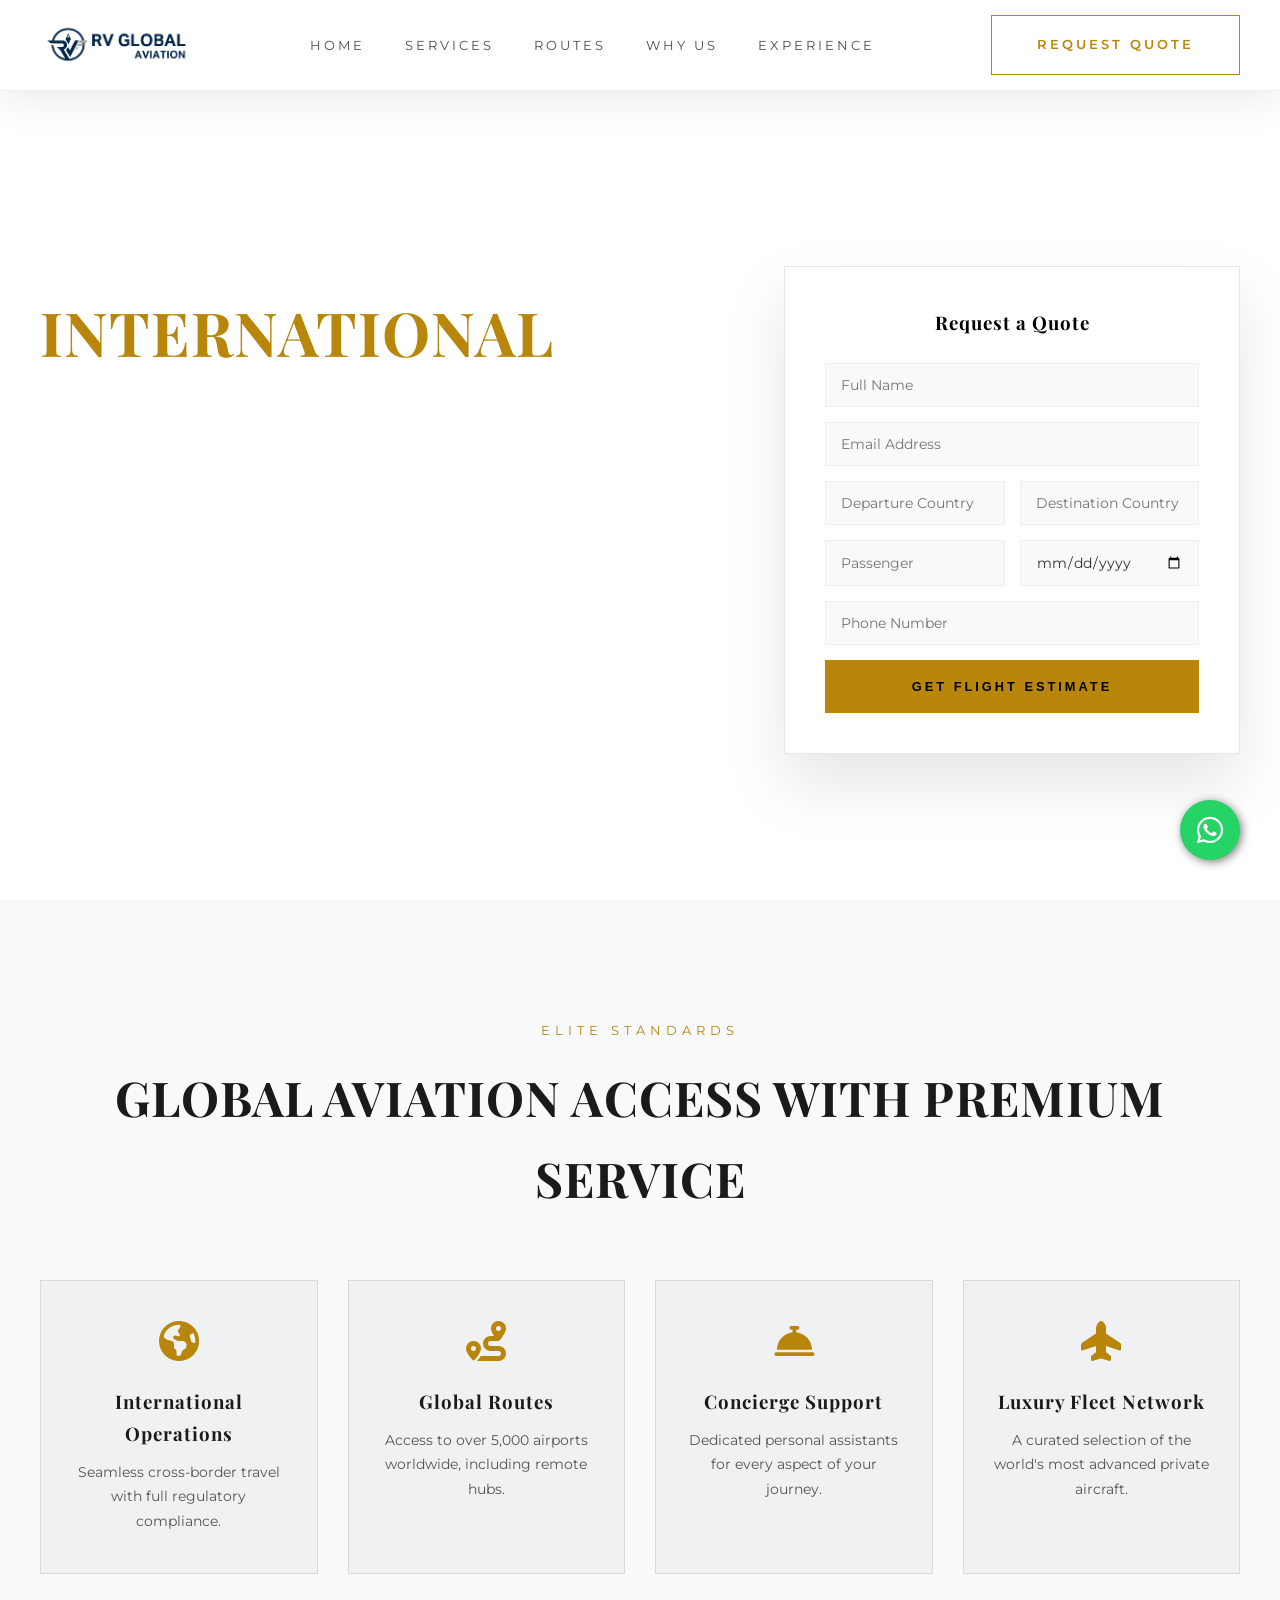
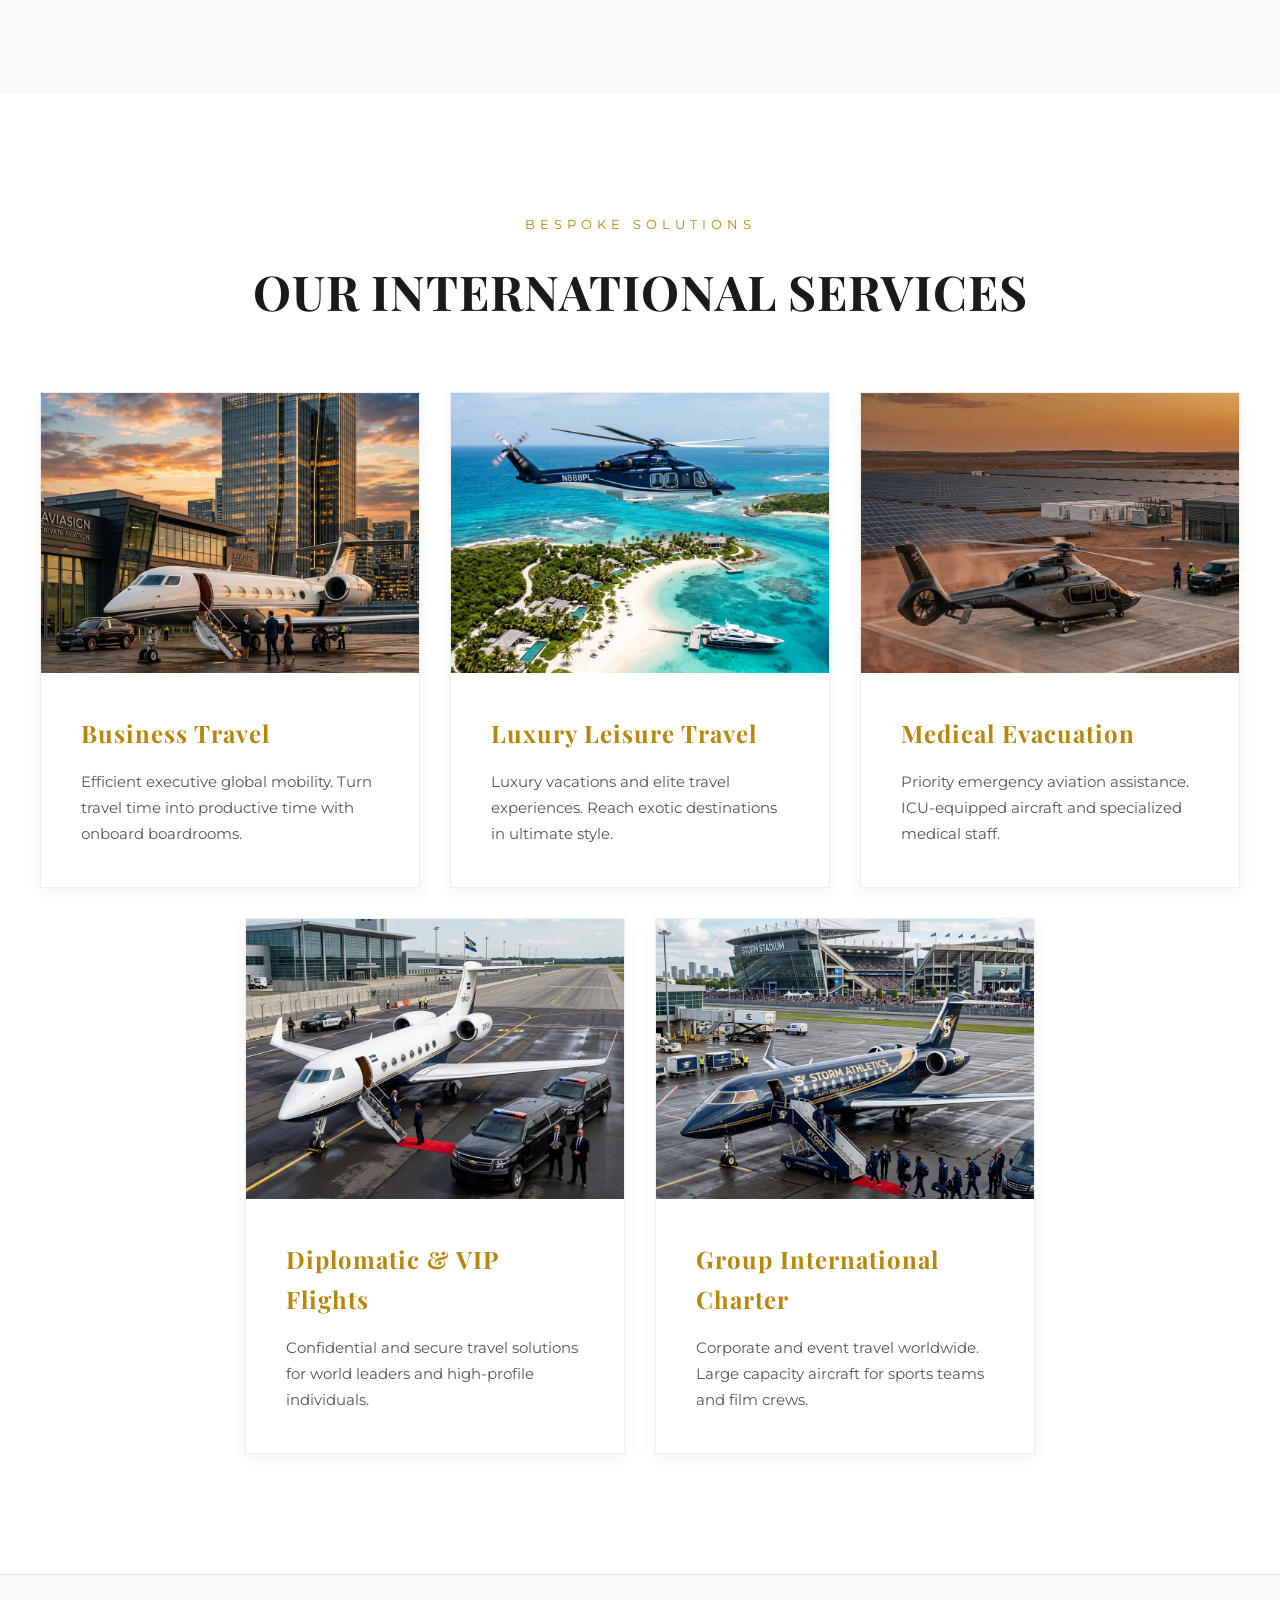
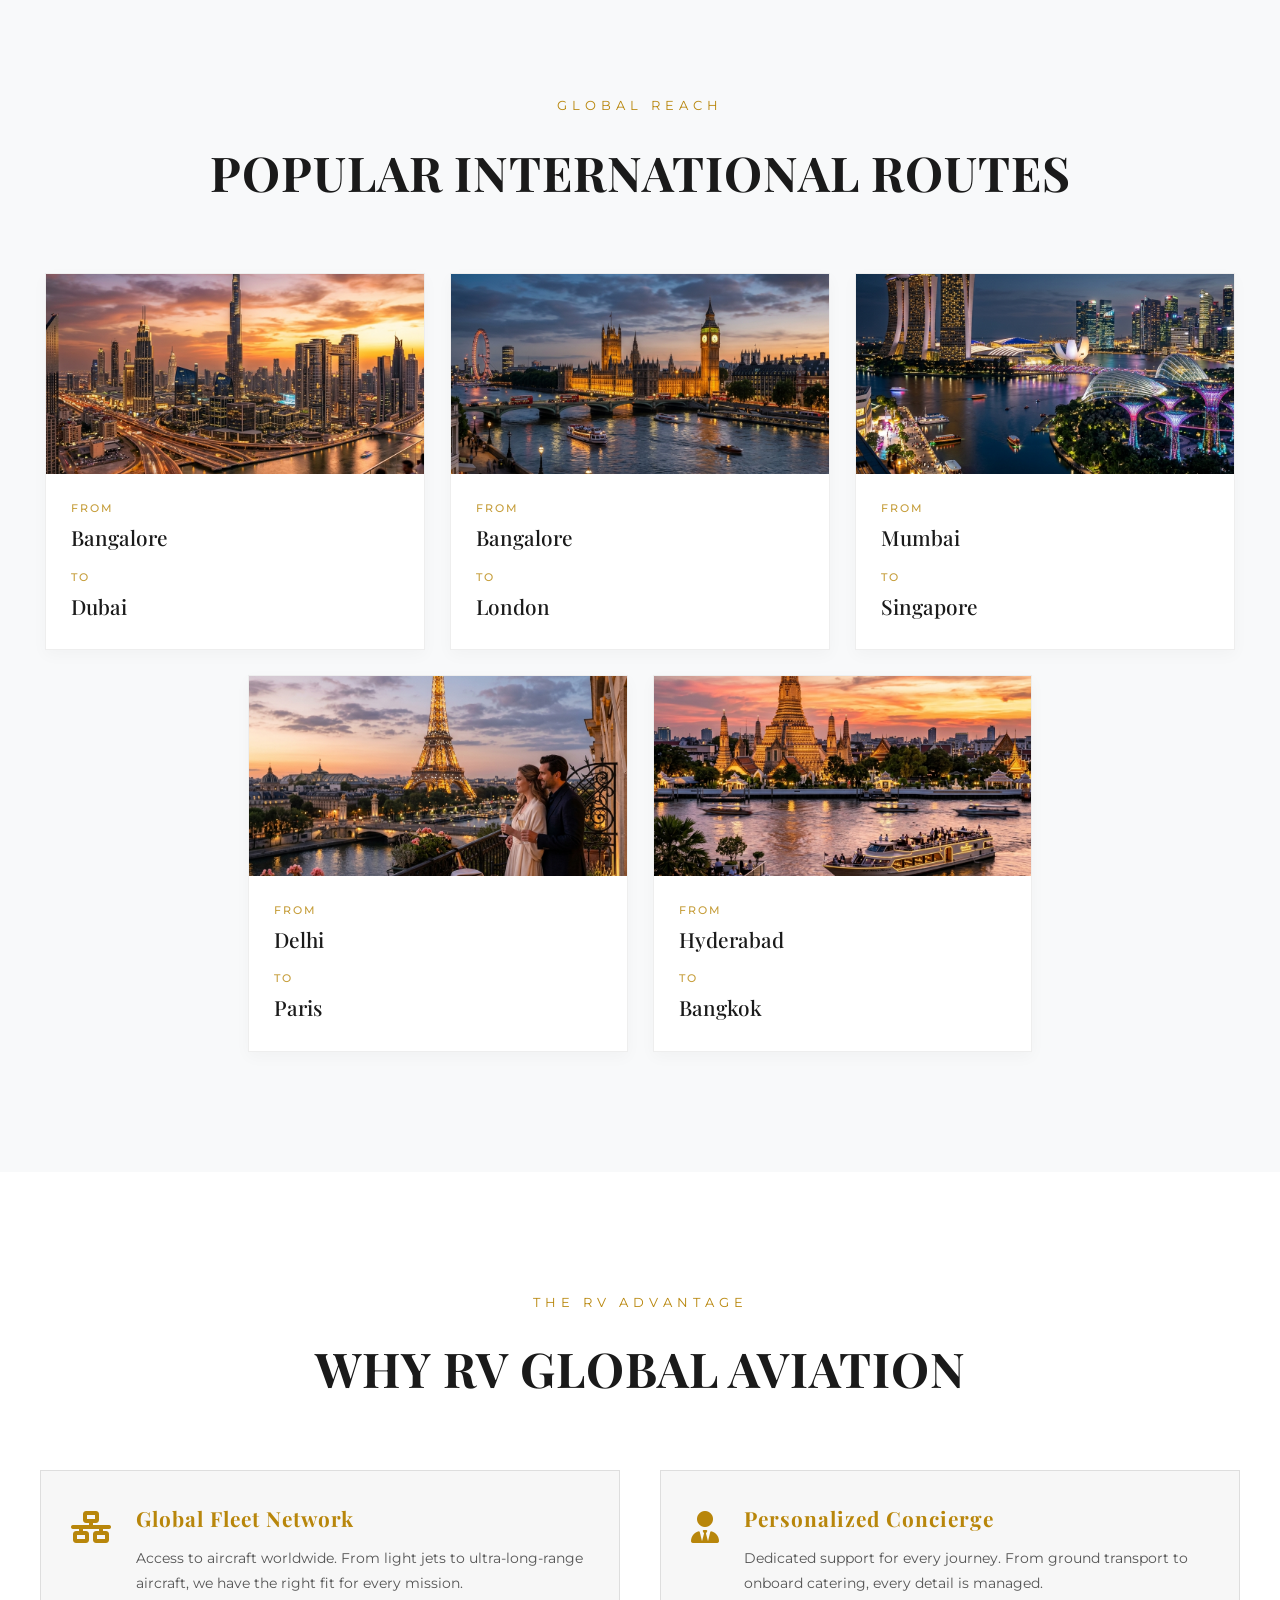
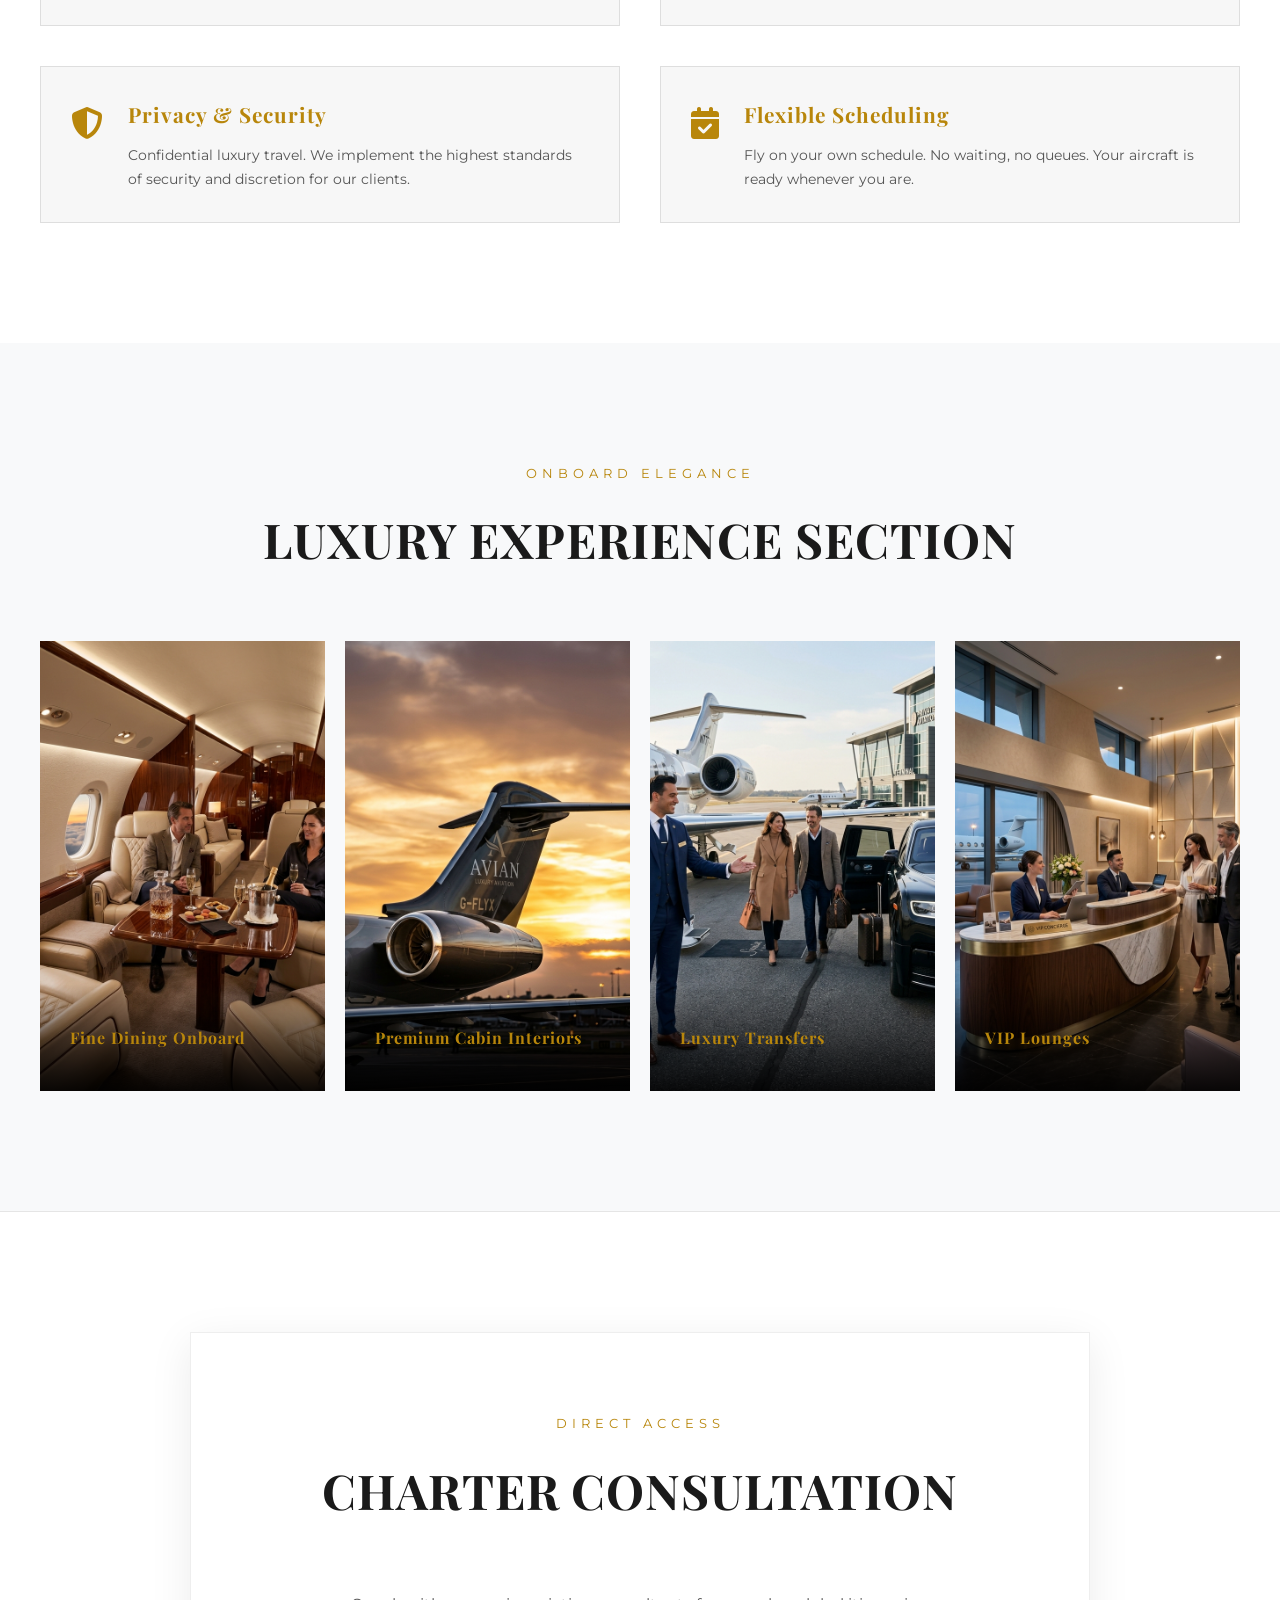
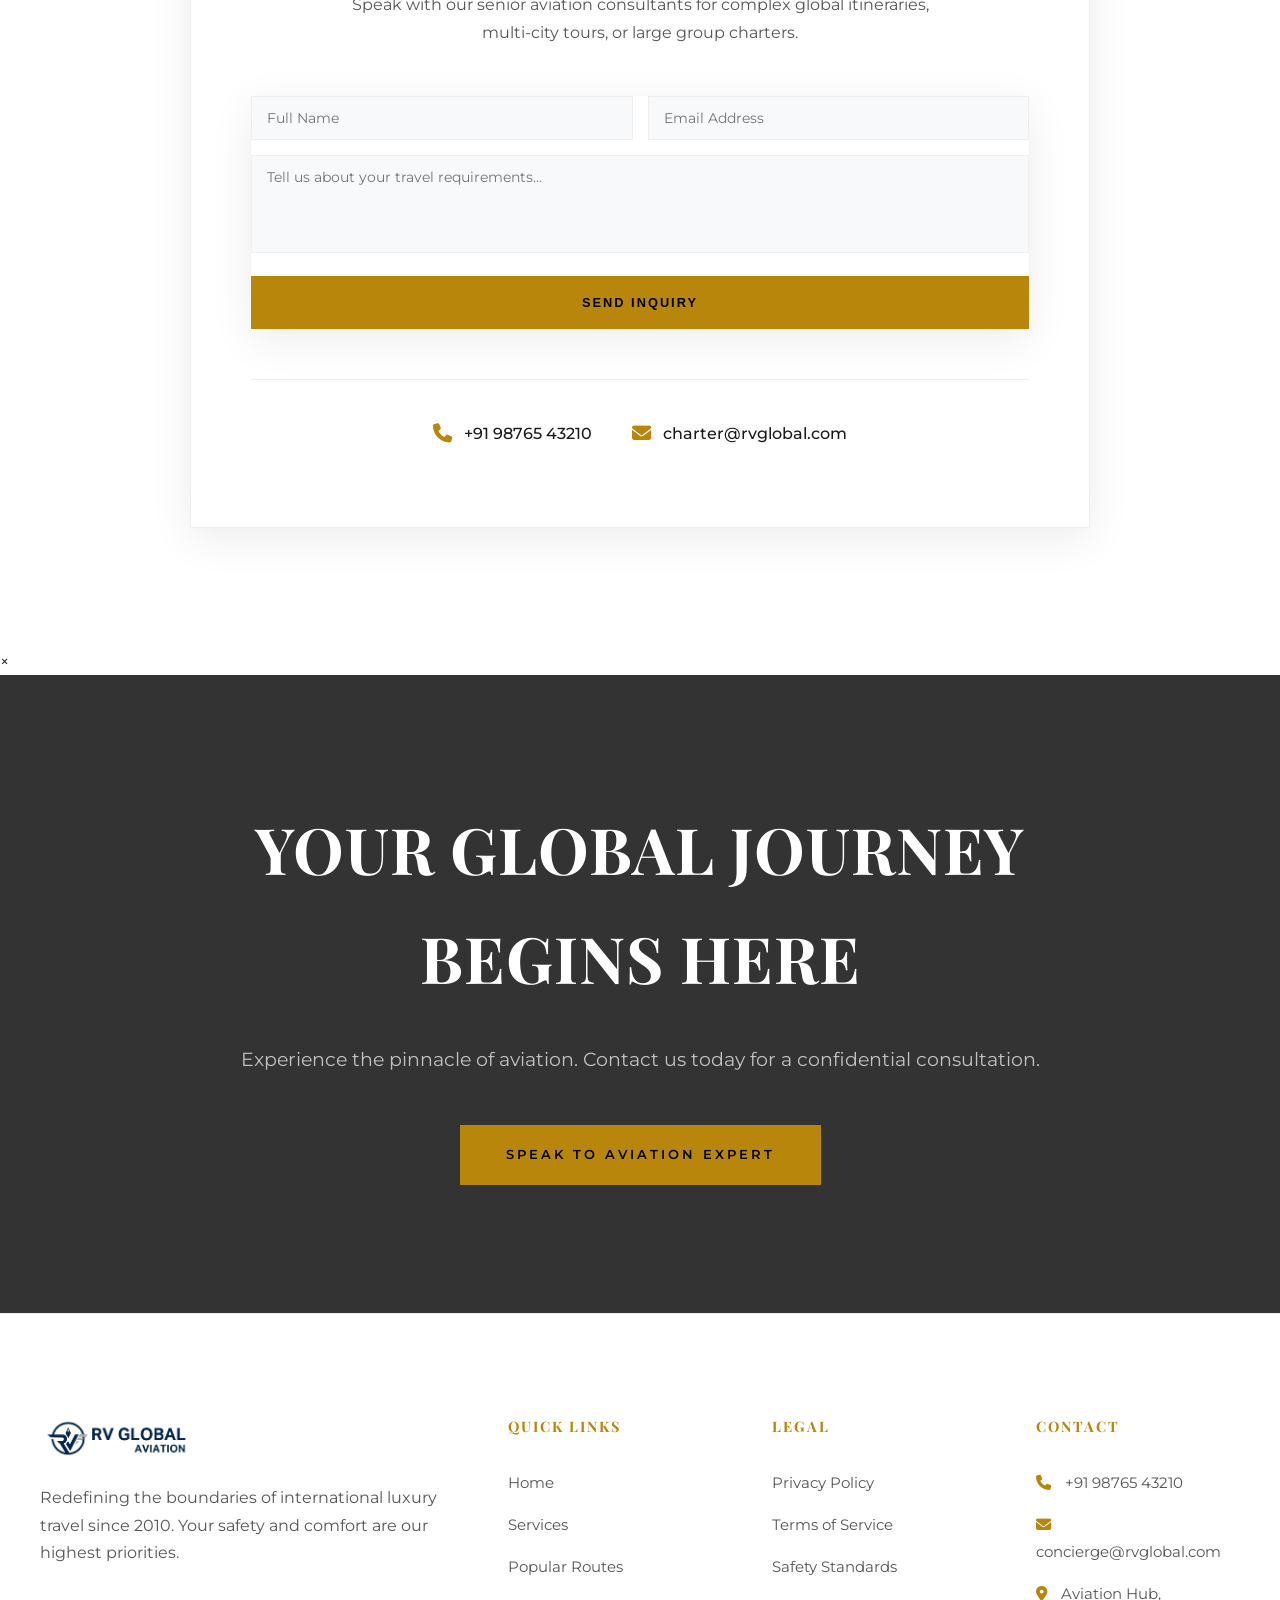
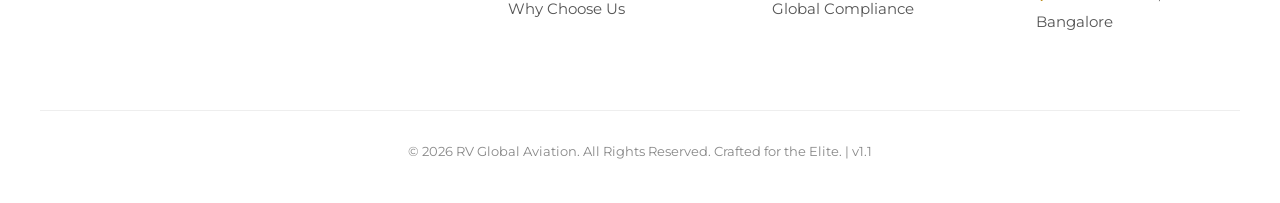
==== commit 72d7db85: "Finalize premium white theme and responsive mobile fixes" ====
--- a/index.html
+++ b/index.html
@@ -23,7 +23,9 @@
     <header>
         <div class="container">
             <nav>
-                <a href="#hero" class="logo">RV <span>GLOBAL</span></a>
+                <a href="#hero" class="logo">
+                    <img src="assets/img/logo.png" alt="RV Global Logo" style="height: 50px; width: auto;">
+                </a>
                 <ul class="nav-links">
                     <li><a href="#hero">Home</a></li>
                     <li><a href="#services">Services</a></li>
@@ -31,8 +33,8 @@
                     <li><a href="#why-us">Why Us</a></li>
                     <li><a href="#experience">Experience</a></li>
                 </ul>
-                <a href="#consultation" class="btn-premium">Request Quote</a>
-                <button id="mobile-menu-toggle" aria-label="Open Menu" style="background:none; border:none; color:#fff; font-size:1.5rem; position: relative; z-index: 1002;"><i class="fa-solid fa-bars"></i></button>
+                <a href="https://wa.me/919876543210" class="btn-premium" target="_blank">Request Quote</a>
+                <button id="mobile-menu-toggle" aria-label="Open Menu" style="background:none; border:none; color:#fff; position: relative; z-index: 1002; font-size: 1.5rem;"><i class="fa-solid fa-bars"></i></button>
             </nav>
         </div>
     </header>
@@ -79,7 +81,7 @@
     </section>
 
     <!-- Trust Section -->
-    <section class="section-padding" id="trust" style="background: #050505;">
+    <section class="section-padding" id="trust" style="background: var(--bg-black);">
         <div class="container">
             <div class="section-title" data-reveal>
                 <span>Elite Standards</span>
@@ -168,7 +170,7 @@
     </section>
 
     <!-- Popular Routes Section -->
-    <section class="section-padding" id="routes" style="background: #0A0A0A; border-top: 1px solid var(--glass-border);">
+    <section class="section-padding" id="routes" style="background: var(--bg-black); border-top: 1px solid var(--glass-border);">
         <div class="container">
             <div class="section-title" data-reveal>
                 <span>Global Reach</span>
@@ -176,39 +178,49 @@
             </div>
             <div class="routes-grid">
                 <div class="route-card" data-reveal>
+                    <div class="route-img">
+                        <img src="assets/img/dubai.png" alt="Dubai">
+                    </div>
                     <div class="cities">
                         <span>From</span> Bangalore
                         <span style="margin-top: 10px;">To</span> Dubai
                     </div>
-                    <i class="fa-solid fa-plane-departure"></i>
                 </div>
                 <div class="route-card" data-reveal>
+                    <div class="route-img">
+                        <img src="assets/img/london.png" alt="London">
+                    </div>
                     <div class="cities">
                         <span>From</span> Bangalore
                         <span style="margin-top: 10px;">To</span> London
                     </div>
-                    <i class="fa-solid fa-plane-departure"></i>
                 </div>
                 <div class="route-card" data-reveal>
+                    <div class="route-img">
+                        <img src="assets/img/singapore.png" alt="Singapore">
+                    </div>
                     <div class="cities">
                         <span>From</span> Mumbai
                         <span style="margin-top: 10px;">To</span> Singapore
                     </div>
-                    <i class="fa-solid fa-plane-departure"></i>
                 </div>
                 <div class="route-card" data-reveal>
+                    <div class="route-img">
+                        <img src="assets/img/paris.png" alt="Paris">
+                    </div>
                     <div class="cities">
                         <span>From</span> Delhi
                         <span style="margin-top: 10px;">To</span> Paris
                     </div>
-                    <i class="fa-solid fa-plane-departure"></i>
                 </div>
                 <div class="route-card" data-reveal>
+                    <div class="route-img">
+                        <img src="assets/img/bangkok.png" alt="Bangkok">
+                    </div>
                     <div class="cities">
                         <span>From</span> Hyderabad
                         <span style="margin-top: 10px;">To</span> Bangkok
                     </div>
-                    <i class="fa-solid fa-plane-departure"></i>
                 </div>
             </div>
         </div>
@@ -255,7 +267,7 @@
     </section>
 
     <!-- Luxury Experience -->
-    <section class="section-padding" id="experience" style="background: #050505;">
+    <section class="section-padding" id="experience" style="background: var(--bg-black);">
         <div class="container">
             <div class="section-title" data-reveal>
                 <span>Onboard Elegance</span>
@@ -291,9 +303,9 @@
     </section>
 
     <!-- Charter Consultation -->
-    <section class="section-padding" id="consultation" style="background: #000; position: relative; overflow: hidden;">
-        <div class="container">
-            <div class="consultation-card" data-reveal style="max-width: 900px; margin: 0 auto; border: none; background: rgba(255,255,255,0.02); padding: 80px 60px;">
+    <section class="section-padding" id="consultation" style="background: var(--bg-dark); position: relative; overflow: hidden; border-top: 1px solid var(--glass-border);">
+        <div class="container">
+            <div class="consultation-card" data-reveal>
                 <div class="section-title">
                     <span>Direct Access</span>
                     <h2>CHARTER CONSULTATION</h2>
@@ -314,7 +326,7 @@
                         </form>
                     </div>
 
-                    <div class="contact-footer-info" style="margin-top: 50px; display: flex; justify-content: center; gap: 40px; border-top: 1px solid rgba(255,255,255,0.05); padding-top: 40px;">
+                    <div class="contact-footer-info">
                         <a href="tel:+919876543210" class="contact-info-item">
                             <i class="fa-solid fa-phone"></i>
                             <span>+91 98765 43210</span>
@@ -337,11 +349,11 @@
     </div>
 
     <!-- Final CTA -->
-    <section class="section-padding" id="final-cta" style="text-align: center; background: linear-gradient(rgba(0,0,0,0.8), rgba(0,0,0,0.8)), url('assets/img/hero_jet.png') center/cover fixed;">
+    <section class="section-padding" id="final-cta" style="text-align: center; background: linear-gradient(rgba(0,0,0,0.8), rgba(0,0,0,0.8)), url('assets/img/hero_jet.png') center/cover fixed; color: #fff;">
         <div class="container" data-reveal>
             <h2 style="font-size: clamp(2.5rem, 6vw, 4rem); margin-bottom: 30px;">YOUR GLOBAL JOURNEY <br>BEGINS HERE</h2>
-            <p style="font-size: 1.2rem; color: var(--text-gray); margin-bottom: 50px;">Experience the pinnacle of aviation. Contact us today for a confidential consultation.</p>
-            <a href="tel:+1800LUXURY" class="btn-premium btn-solid">Speak To Aviation Expert</a>
+            <p style="font-size: 1.2rem; color: rgba(255,255,255,0.7); margin-bottom: 50px;">Experience the pinnacle of aviation. Contact us today for a confidential consultation.</p>
+            <a href="https://wa.me/919876543210" class="btn-premium btn-solid" target="_blank">Speak To Aviation Expert</a>
         </div>
     </section>
 
@@ -350,7 +362,9 @@
         <div class="container">
             <div class="footer-grid">
                 <div class="footer-col">
-                    <a href="#" class="logo">RV <span>GLOBAL</span></a>
+                    <a href="#" class="logo">
+                        <img src="assets/img/logo.png" alt="RV Global Logo" style="height: 50px; width: auto;">
+                    </a>
                     <p style="margin-top: 20px; color: var(--text-gray);">Redefining the boundaries of international luxury travel since 2010. Your safety and comfort are our highest priorities.</p>
                 </div>
                 <div class="footer-col">
@@ -374,13 +388,13 @@
                 <div class="footer-col">
                     <h4>Contact</h4>
                     <ul class="footer-links">
-                        <li><a href="tel:+1800LUXURY"><i class="fa-solid fa-phone" style="color: var(--primary-gold); margin-right: 10px;"></i> +1 (800) LUX-TRAVEL</a></li>
+                        <li><a href="tel:+919876543210"><i class="fa-solid fa-phone" style="color: var(--primary-gold); margin-right: 10px;"></i> +91 98765 43210</a></li>
                         <li><a href="mailto:concierge@rvglobal.com"><i class="fa-solid fa-envelope" style="color: var(--primary-gold); margin-right: 10px;"></i> concierge@rvglobal.com</a></li>
                         <li><a href="#"><i class="fa-solid fa-location-dot" style="color: var(--primary-gold); margin-right: 10px;"></i> Aviation Hub, Bangalore</a></li>
                     </ul>
                 </div>
             </div>
-            <div style="margin-top: 60px; padding-top: 30px; border-top: 1px solid rgba(255,255,255,0.05); text-align: center; font-size: 0.8rem; color: var(--text-gray);">
+            <div style="margin-top: 60px; padding-top: 30px; border-top: 1px solid #eee; text-align: center; font-size: 0.8rem; color: #888;">
                 <p>&copy; 2026 RV Global Aviation. All Rights Reserved. Crafted for the Elite. | v1.1</p>
             </div>
         </div>
--- a/assets/css/main.css
+++ b/assets/css/main.css
@@ -4,20 +4,21 @@
 */
 
 :root {
-  --primary-gold: #D4AF37;
-  --primary-gold-light: #F1D592;
-  --primary-gold-dark: #B8860B;
-  --bg-dark: #0A0A0A;
-  --bg-black: #050505;
-  --bg-card: rgba(20, 20, 20, 0.8);
-  --text-white: #F5F5F5;
-  --text-gray: #A0A0A0;
-  --glass-bg: rgba(255, 255, 255, 0.03);
-  --glass-border: rgba(212, 175, 55, 0.15);
+  --primary-gold: #B8860B; /* Darker gold for better contrast on white */
+  --primary-gold-light: #D4AF37;
+  --primary-gold-dark: #8B6508;
+  --bg-dark: #FFFFFF;
+  --bg-black: #F8F9FA;
+  --bg-card: #FFFFFF;
+  --text-white: #1A1A1A; /* Main text color now dark */
+  --text-gray: #555555;
+  --glass-bg: rgba(0, 0, 0, 0.03);
+  --glass-border: rgba(0, 0, 0, 0.1);
   --transition-smooth: all 0.5s cubic-bezier(0.4, 0, 0.2, 1);
   --font-heading: 'Playfair Display', serif;
   --font-body: 'Montserrat', sans-serif;
-  --shadow-gold: 0 10px 30px rgba(212, 175, 55, 0.1);
+  --shadow-gold: 0 10px 30px rgba(184, 134, 11, 0.15);
+  --shadow-dark: 0 10px 40px rgba(0, 0, 0, 0.08);
 }
 
 * {
@@ -54,11 +55,11 @@
 }
 
 ::-webkit-scrollbar-track {
-  background: #000;
+  background: #f1f1f1;
 }
 
 ::-webkit-scrollbar-thumb {
-  background: var(--primary-gold);
+  background: #333;
 }
 
 /* Reusable Components */
@@ -130,16 +131,31 @@
   top: 0;
   width: 100%;
   z-index: 1000;
-  padding: 30px 0;
-  background: transparent;
-  transition: var(--transition-smooth);
+  padding: 15px 0;
+  background: #fff;
+  transition: var(--transition-smooth);
+  border-bottom: 1px solid #eee;
+  box-shadow: var(--shadow-dark);
 }
 
 header.scrolled {
-  background: rgba(5, 5, 5, 0.95);
-  padding: 15px 0;
-  backdrop-filter: blur(15px);
-  border-bottom: 1px solid var(--glass-border);
+  padding: 10px 0;
+}
+
+header .logo {
+  color: #000;
+}
+
+header .nav-links a {
+  color: rgba(0,0,0,0.7);
+}
+
+header .nav-links a:hover {
+  color: #000;
+}
+
+header #mobile-menu-toggle {
+  color: #000 !important;
 }
 
 nav {
@@ -150,16 +166,18 @@
 
 .logo {
   font-family: var(--font-heading);
-  font-size: 2rem;
-  font-weight: 700;
+  display: flex;
+  align-items: center;
+  text-decoration: none;
+}
+
+.logo span {
+  color: var(--primary-gold);
+  font-weight: 400;
+}
+
+footer .logo {
   color: #fff;
-  text-decoration: none;
-  letter-spacing: 2px;
-}
-
-.logo span {
-  color: var(--primary-gold);
-  font-weight: 400;
 }
 
 .nav-links {
@@ -169,7 +187,7 @@
 }
 
 .nav-links a {
-  color: rgba(255,255,255,0.7);
+  color: rgba(0,0,0,0.7);
   text-decoration: none;
   font-size: 0.8rem;
   text-transform: uppercase;
@@ -179,11 +197,14 @@
 }
 
 .nav-links a:hover {
-  color: #fff;
+  color: #000;
 }
 
 #mobile-menu-toggle {
   display: none;
+  font-size: 1.8rem;
+  color: #000;
+  cursor: pointer;
 }
 
 /* Hero Section */
@@ -192,7 +213,7 @@
   position: relative;
   display: flex;
   align-items: center;
-  padding-top: 100px; /* Space for fixed header */
+  padding-top: 120px; /* Increased to ensure no overlap with white strip */
   overflow: hidden;
 }
 
@@ -265,18 +286,39 @@
 
 .hero-desc {
   font-size: 1.1rem;
-  color: var(--text-gray);
+  color: rgba(255,255,255,0.7);
   margin-bottom: 40px;
   max-width: 600px;
 }
 
-/* Lead Form Card (Now inside Hero) */
+.hero .lead-form-card {
+  background: #fff;
+  border: 1px solid rgba(0,0,0,0.1);
+  color: #000;
+  box-shadow: 0 30px 60px rgba(0,0,0,0.1);
+}
+
+.hero .lead-form-card h3 {
+  color: #000 !important;
+}
+
+.hero .premium-form input {
+  background: #f8f9fa;
+  border: 1px solid #eee;
+  color: #333;
+}
+
+.hero .premium-form input:focus {
+  border-color: var(--primary-gold);
+  background: #fff;
+}
+
 .lead-form-card {
-  background: rgba(10, 10, 10, 0.8);
+  background: rgba(255, 255, 255, 0.95);
   padding: 40px;
   border: 1px solid var(--glass-border);
   backdrop-filter: blur(20px);
-  box-shadow: 0 20px 50px rgba(0,0,0,0.5);
+  box-shadow: var(--shadow-dark);
 }
 
 .premium-form .form-row {
@@ -293,9 +335,9 @@
 .premium-form input, .premium-form textarea {
   width: 100%;
   padding: 12px 15px;
-  background: rgba(255,255,255,0.05);
-  border: 1px solid rgba(255,255,255,0.1);
-  color: #fff;
+  background: #f8f9fa;
+  border: 1px solid #eee;
+  color: #333;
   font-family: var(--font-body);
   font-size: 0.9rem;
   transition: var(--transition-smooth);
@@ -308,7 +350,7 @@
 .premium-form input:focus, .premium-form textarea:focus {
   border-color: var(--primary-gold);
   outline: none;
-  background: rgba(255,255,255,0.08);
+  background: #fff;
 }
 
 /* Trust Section */
@@ -340,18 +382,22 @@
 
 /* Services Section */
 .services-grid {
-  display: grid !important;
-  grid-template-columns: repeat(3, 1fr) !important;
+  display: flex !important;
+  flex-wrap: wrap !important;
   gap: 30px !important;
+  justify-content: center !important;
 }
 
 .service-card {
-  background: var(--bg-card);
-  border: 1px solid var(--glass-border);
+  flex: 0 1 calc(33.333% - 20px);
+  min-width: 320px;
+  background: #fff;
+  border: 1px solid #eee;
   overflow: hidden;
   transition: var(--transition-smooth);
   display: flex;
   flex-direction: column;
+  box-shadow: 0 5px 15px rgba(0,0,0,0.05);
 }
 
 .service-card:hover {
@@ -361,17 +407,15 @@
 }
 
 .service-img {
-  height: 280px !important;
-  width: 100% !important;
-  overflow: hidden !important;
-  flex-shrink: 0;
+  height: 280px;
+  width: 100%;
+  overflow: hidden;
 }
 
 .service-img img {
-  width: 100% !important;
-  height: 100% !important;
-  object-fit: cover !important;
-  display: block !important;
+  width: 100%;
+  height: 100%;
+  object-fit: cover;
   transition: var(--transition-smooth);
 }
 
@@ -395,31 +439,45 @@
 
 /* Routes Section */
 .routes-grid {
-  display: grid;
-  grid-template-columns: repeat(auto-fill, minmax(320px, 1fr));
+  display: flex;
+  flex-wrap: wrap;
   gap: 25px;
+  justify-content: center;
 }
 
 .route-card {
-  padding: 40px;
-  background: rgba(255, 255, 255, 0.02);
-  border: 1px solid rgba(212, 175, 55, 0.1);
-  display: flex;
-  justify-content: space-between;
-  align-items: center;
+  flex: 0 1 calc(33.333% - 20px);
+  min-width: 320px;
+  background: #fff;
+  border: 1px solid #eee;
+  display: flex;
+  flex-direction: column;
   transition: var(--transition-smooth);
   position: relative;
   overflow: hidden;
-}
-
-.route-card:hover {
-  background: rgba(212, 175, 55, 0.08);
-  border-color: var(--primary-gold);
-  transform: translateY(-8px);
-  box-shadow: 0 10px 40px rgba(0,0,0,0.6);
+  box-shadow: 0 5px 15px rgba(0,0,0,0.03);
+}
+
+.route-img {
+  width: 100%;
+  height: 200px;
+  overflow: hidden;
+}
+
+.route-img img {
+  width: 100%;
+  height: 100%;
+  object-fit: cover;
+  transition: transform 0.8s;
+}
+
+.route-card:hover .route-img img {
+  transform: scale(1.1);
 }
 
 .route-card .cities {
+  padding: 25px;
+  text-align: left;
   font-family: var(--font-heading);
   font-size: 1.3rem;
   font-weight: 500;
@@ -437,16 +495,10 @@
   opacity: 0.8;
 }
 
-.route-card i {
-  font-size: 1.8rem;
-  color: var(--primary-gold);
-  opacity: 0.4;
-  transition: var(--transition-smooth);
-}
-
-.route-card:hover i {
-  opacity: 1;
-  transform: scale(1.1) translateX(5px);
+.route-card:hover {
+  border-color: var(--primary-gold);
+  transform: translateY(-8px);
+  box-shadow: var(--shadow-dark);
 }
 
 /* Why Us Section */
@@ -520,8 +572,9 @@
 /* Footer */
 footer {
   padding: 100px 0 40px;
-  background: var(--bg-black);
-  border-top: 1px solid var(--glass-border);
+  background: #fff;
+  border-top: 1px solid #eee;
+  color: #1a1a1a;
 }
 
 .footer-grid {
@@ -547,7 +600,7 @@
 }
 
 .footer-links a {
-  color: var(--text-gray);
+  color: #555;
   text-decoration: none;
   font-size: 0.95rem;
   transition: var(--transition-smooth);
@@ -567,6 +620,44 @@
 [data-reveal].active {
   opacity: 1;
   transform: translateY(0);
+}
+
+/* Consultation Section Styles */
+.consultation-card {
+  max-width: 900px;
+  margin: 0 auto;
+  border: 1px solid #eee;
+  background: #fff;
+  padding: 80px 60px;
+  box-shadow: var(--shadow-dark);
+}
+
+.contact-footer-info {
+  margin-top: 50px;
+  display: flex;
+  justify-content: center;
+  gap: 40px;
+  border-top: 1px solid #eee;
+  padding-top: 40px;
+}
+
+.contact-info-item {
+  display: flex;
+  align-items: center;
+  gap: 12px;
+  color: var(--text-white);
+  text-decoration: none;
+  font-weight: 500;
+  transition: var(--transition-smooth);
+}
+
+.contact-info-item i {
+  color: var(--primary-gold);
+  font-size: 1.2rem;
+}
+
+.contact-info-item:hover {
+  color: var(--primary-gold);
 }
 
 /* Responsive Design */
@@ -611,12 +702,27 @@
 }
 
 @media (max-width: 992px) {
-  .hero-grid, .why-grid, .footer-grid, .services-grid, .routes-grid, .lead-grid {
+  .hero-grid, .why-grid, .footer-grid, .lead-grid {
     grid-template-columns: 1fr !important;
   }
+  .services-grid, .routes-grid {
+    flex-direction: column !important;
+    display: flex !important;
+    align-items: center !important;
+  }
+  .service-card, .route-card, .route-featured-card {
+    width: 100% !important;
+    max-width: 450px !important;
+  }
   .hero {
-    padding: 120px 0 80px;
+    padding-top: 140px;
     height: auto;
+  }
+  header .btn-premium {
+    display: none !important;
+  }
+  #mobile-menu-toggle {
+    display: block !important;
   }
   .hero-grid {
     gap: 40px;
@@ -634,107 +740,13 @@
   }
 }
 
-/* Modal Form Styles */
-.modal-overlay {
-  position: fixed;
-  top: 0;
-  left: 0;
-  width: 100%;
-  height: 100%;
-  background: rgba(0, 0, 0, 0.9);
-  backdrop-filter: blur(10px);
-  z-index: 2000;
-  display: flex;
-  align-items: center;
-  justify-content: center;
-  opacity: 0;
-  visibility: hidden;
-  transition: all 0.4s ease;
-}
-
-.modal-overlay.active {
-  opacity: 1;
-  visibility: visible;
-}
-
-.modal-content {
-  background: #0F0F0F;
-  width: 90%;
-  max-width: 600px;
-  padding: 50px;
-  border: 1px solid var(--glass-border);
-  position: relative;
-  transform: translateY(30px);
-  transition: all 0.5s cubic-bezier(0.4, 0, 0.2, 1);
-  box-shadow: 0 30px 60px rgba(0,0,0,0.8);
-}
-
-.modal-overlay.active .modal-content {
-  transform: translateY(0);
-}
-
-.modal-close {
-  position: absolute;
-  top: 20px;
-  right: 20px;
-  background: none;
-  border: none;
-  color: #fff;
-  font-size: 2rem;
-  cursor: pointer;
-  transition: var(--transition-smooth);
-}
-
-.modal-close:hover {
-  color: var(--primary-gold);
-  transform: rotate(90deg);
-}
-
-@media (max-width: 1200px) {
+@media (max-width: 768px) {
   .exp-grid {
-    grid-template-columns: repeat(2, 1fr);
-  }
-}
-
-@media (max-width: 1100px) {
-  .hero-grid {
-    grid-template-columns: 1fr !important;
-    text-align: center;
-    gap: 40px;
-  }
-  .hero {
-    padding-top: 140px;
-    padding-bottom: 80px;
-    height: auto;
-    min-height: 100vh;
-  }
-  .hero-desc {
-    margin: 0 auto 40px;
-  }
-  .nav-links, header .btn-premium {
-    display: none;
-  }
-  #mobile-menu-toggle {
-    display: block !important;
-  }
-}
-
-@media (max-width: 992px) {
-  .why-grid, .footer-grid, .services-grid, .routes-grid, .lead-grid {
-    grid-template-columns: 1fr !important;
-  }
-  .trust-items {
-    grid-template-columns: repeat(2, 1fr);
-  }
-  .container {
-    padding: 0 25px;
-  }
-  .section-padding {
-    padding: 80px 0;
-  }
-}
-
-@media (max-width: 768px) {
+    grid-template-columns: 1fr;
+  }
+  .exp-card {
+    height: 350px;
+  }
   .nav-links {
     display: none;
     position: fixed;
@@ -742,7 +754,7 @@
     left: 0;
     width: 100%;
     height: 100vh;
-    background: #000;
+    background: #fff;
     flex-direction: column;
     justify-content: center;
     align-items: center;
@@ -755,111 +767,30 @@
   .nav-links a {
     font-size: 1.5rem;
   }
+  .section-padding {
+    padding: 60px 0;
+  }
+  .consultation-card {
+    padding: 40px 20px;
+  }
+  .contact-footer-info {
+    flex-direction: column;
+    align-items: center;
+    text-align: center;
+    gap: 15px;
+  }
+  .contact-info-item {
+    justify-content: center;
+    width: 100%;
+  }
+  .hero {
+    padding-top: 130px;
+  }
   .hero-content h1 {
-    font-size: 2.4rem;
+    font-size: 2.0rem;
+    margin-top: 10px;
   }
   .trust-items {
     grid-template-columns: 1fr;
   }
-  .lead-form-card, .modal-content {
-    padding: 30px 20px;
-  }
-  .premium-form .form-row {
-    grid-template-columns: 1fr;
-    gap: 15px;
-  }
-}
-
-/* Lightbox Modal */
-.lightbox-overlay {
-  display: none;
-  position: fixed;
-  z-index: 3000;
-  padding-top: 50px;
-  left: 0;
-  top: 0;
-  width: 100%;
-  height: 100%;
-  background-color: rgba(0, 0, 0, 0.95);
-  backdrop-filter: blur(10px);
-}
-
-.lightbox-content {
-  margin: auto;
-  display: block;
-  max-width: 80%;
-  max-height: 80vh;
-  box-shadow: 0 20px 50px rgba(0,0,0,0.5);
-  animation: zoom 0.6s;
-}
-
-@keyframes zoom {
-  from {transform:scale(0)}
-  to {transform:scale(1)}
-}
-
-.lightbox-close {
-  position: absolute;
-  top: 25px;
-  right: 35px;
-  color: #fff;
-  font-size: 40px;
-  font-weight: bold;
-  cursor: pointer;
-  transition: 0.3s;
-}
-
-.lightbox-close:hover {
-  color: var(--primary-gold);
-}
-
-#lightbox-caption {
-  margin: auto;
-  display: block;
-  width: 80%;
-  max-width: 700px;
-  text-align: center;
-  color: var(--primary-gold);
-  padding: 20px 0;
-  font-family: var(--font-heading);
-  font-size: 1.2rem;
-}
-
-/* Consultation Improvements */
-.consultation-card {
-  background: rgba(255, 255, 255, 0.03);
-  padding: 60px;
-  border: 1px solid rgba(255, 255, 255, 0.05);
-  border-radius: 4px;
-}
-
-.contact-info-wrap {
-  display: flex;
-  flex-direction: column;
-  gap: 20px;
-}
-
-.contact-info-item {
-  display: flex;
-  align-items: center;
-  gap: 15px;
-  color: #fff;
-  text-decoration: none;
-  transition: var(--transition-smooth);
-}
-
-.contact-info-item i {
-  color: var(--primary-gold);
-  font-size: 1.1rem;
-}
-
-.contact-info-item:hover {
-  color: var(--primary-gold);
-  transform: translateX(10px);
-}
-
-@media (max-width: 768px) {
-  .consultation-card {
-    padding: 40px 20px;
-  }
-}
+}
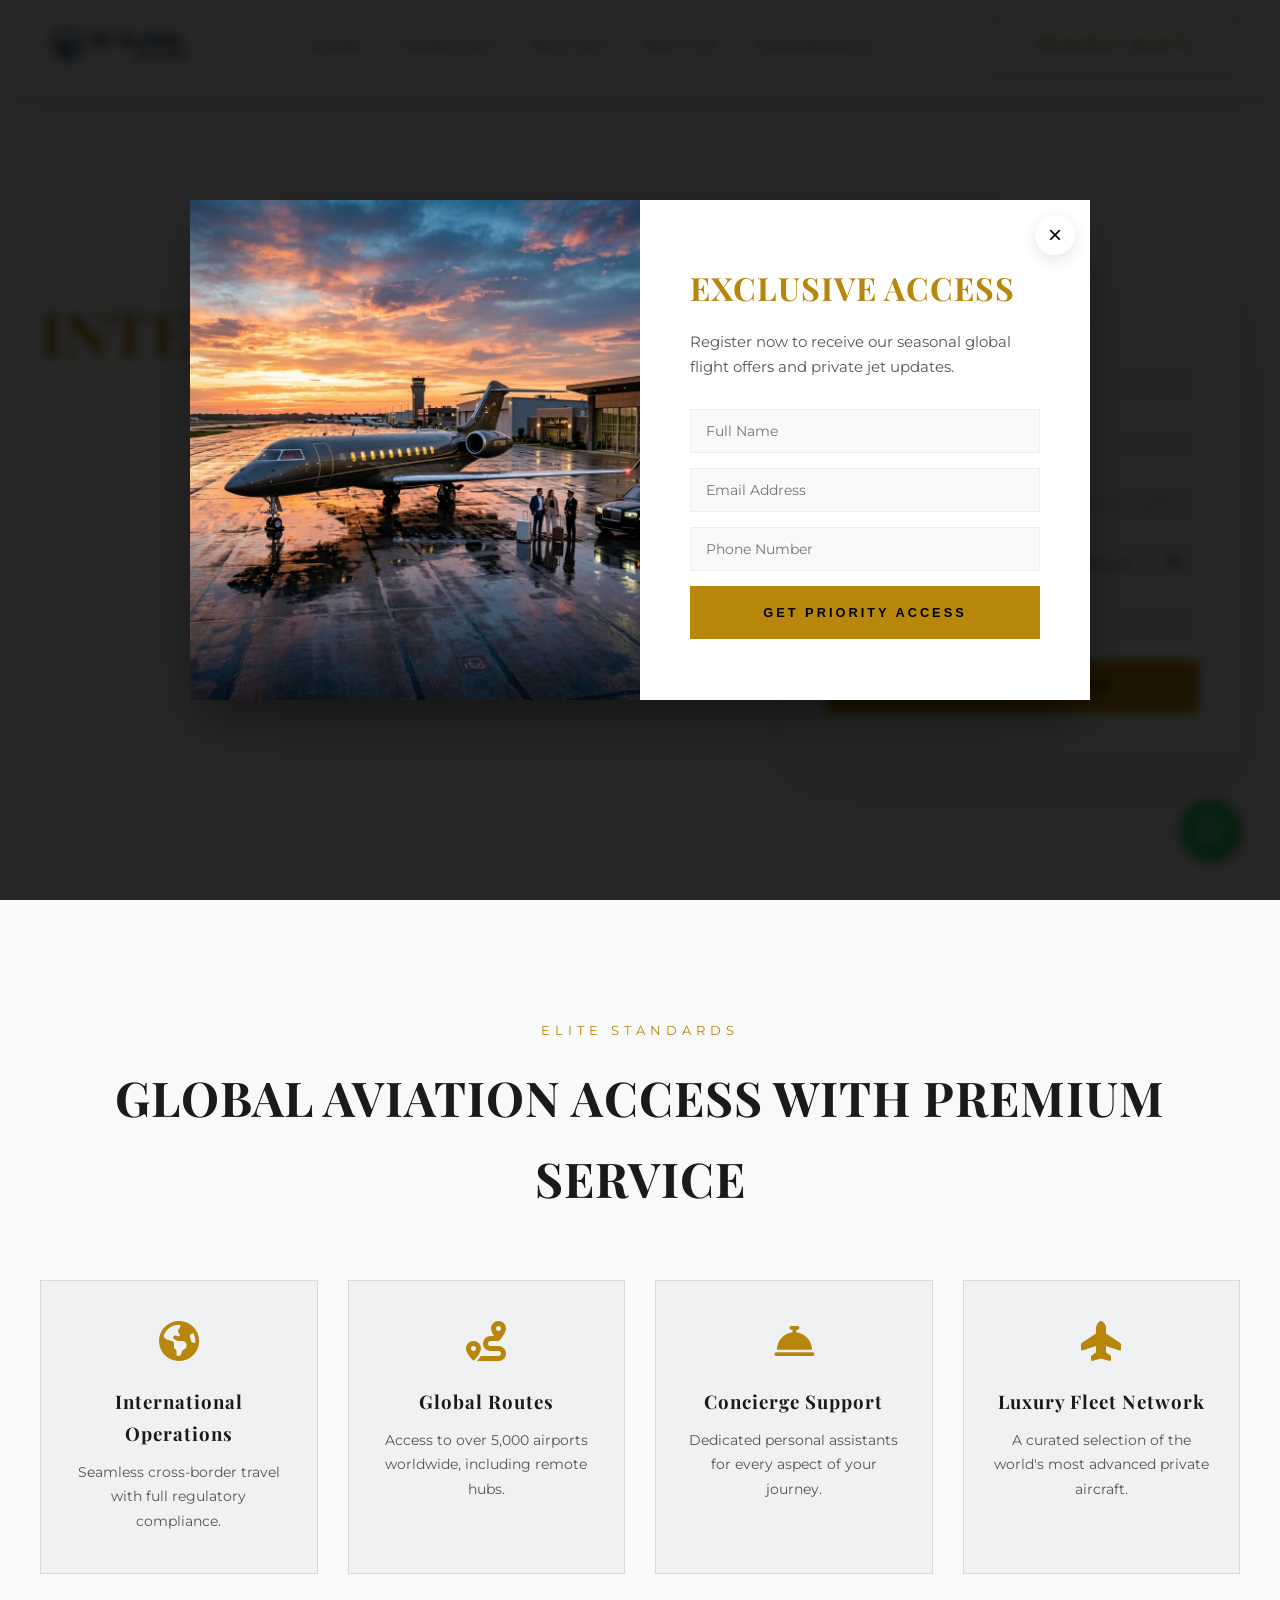
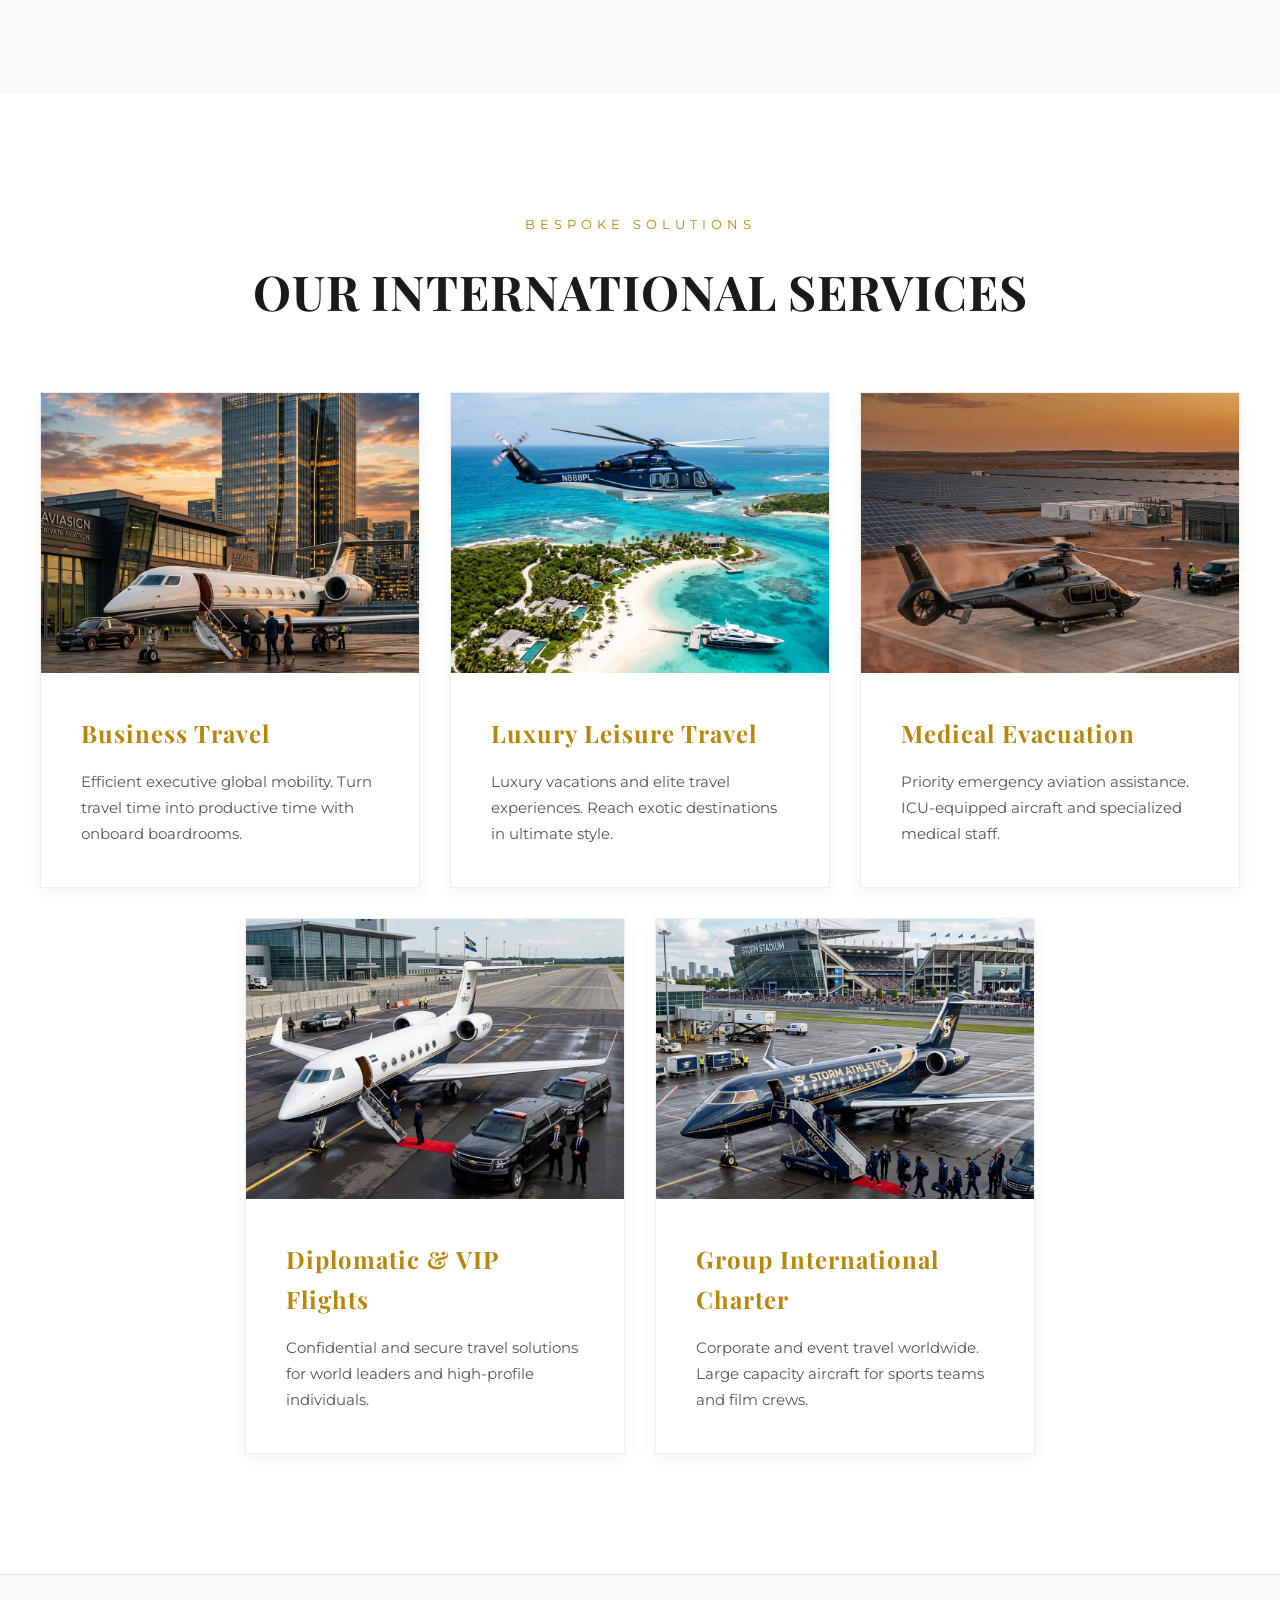
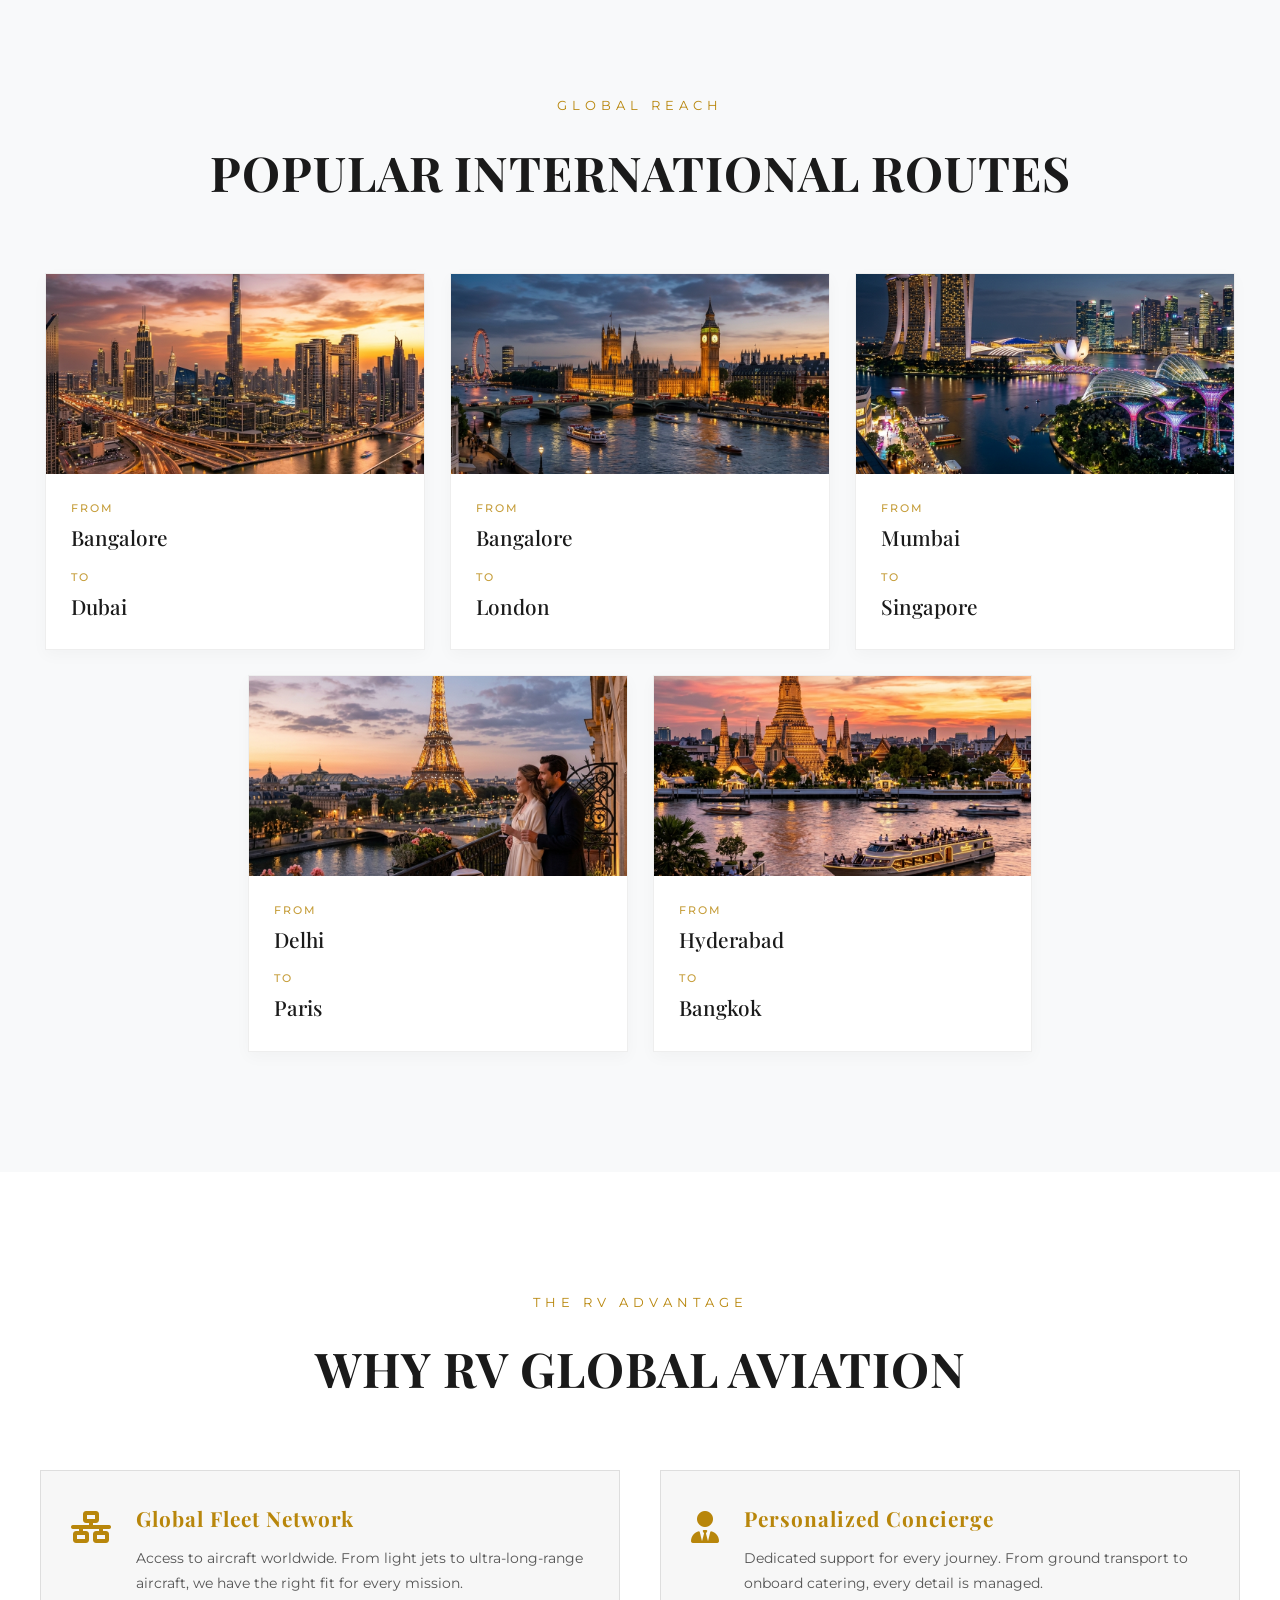
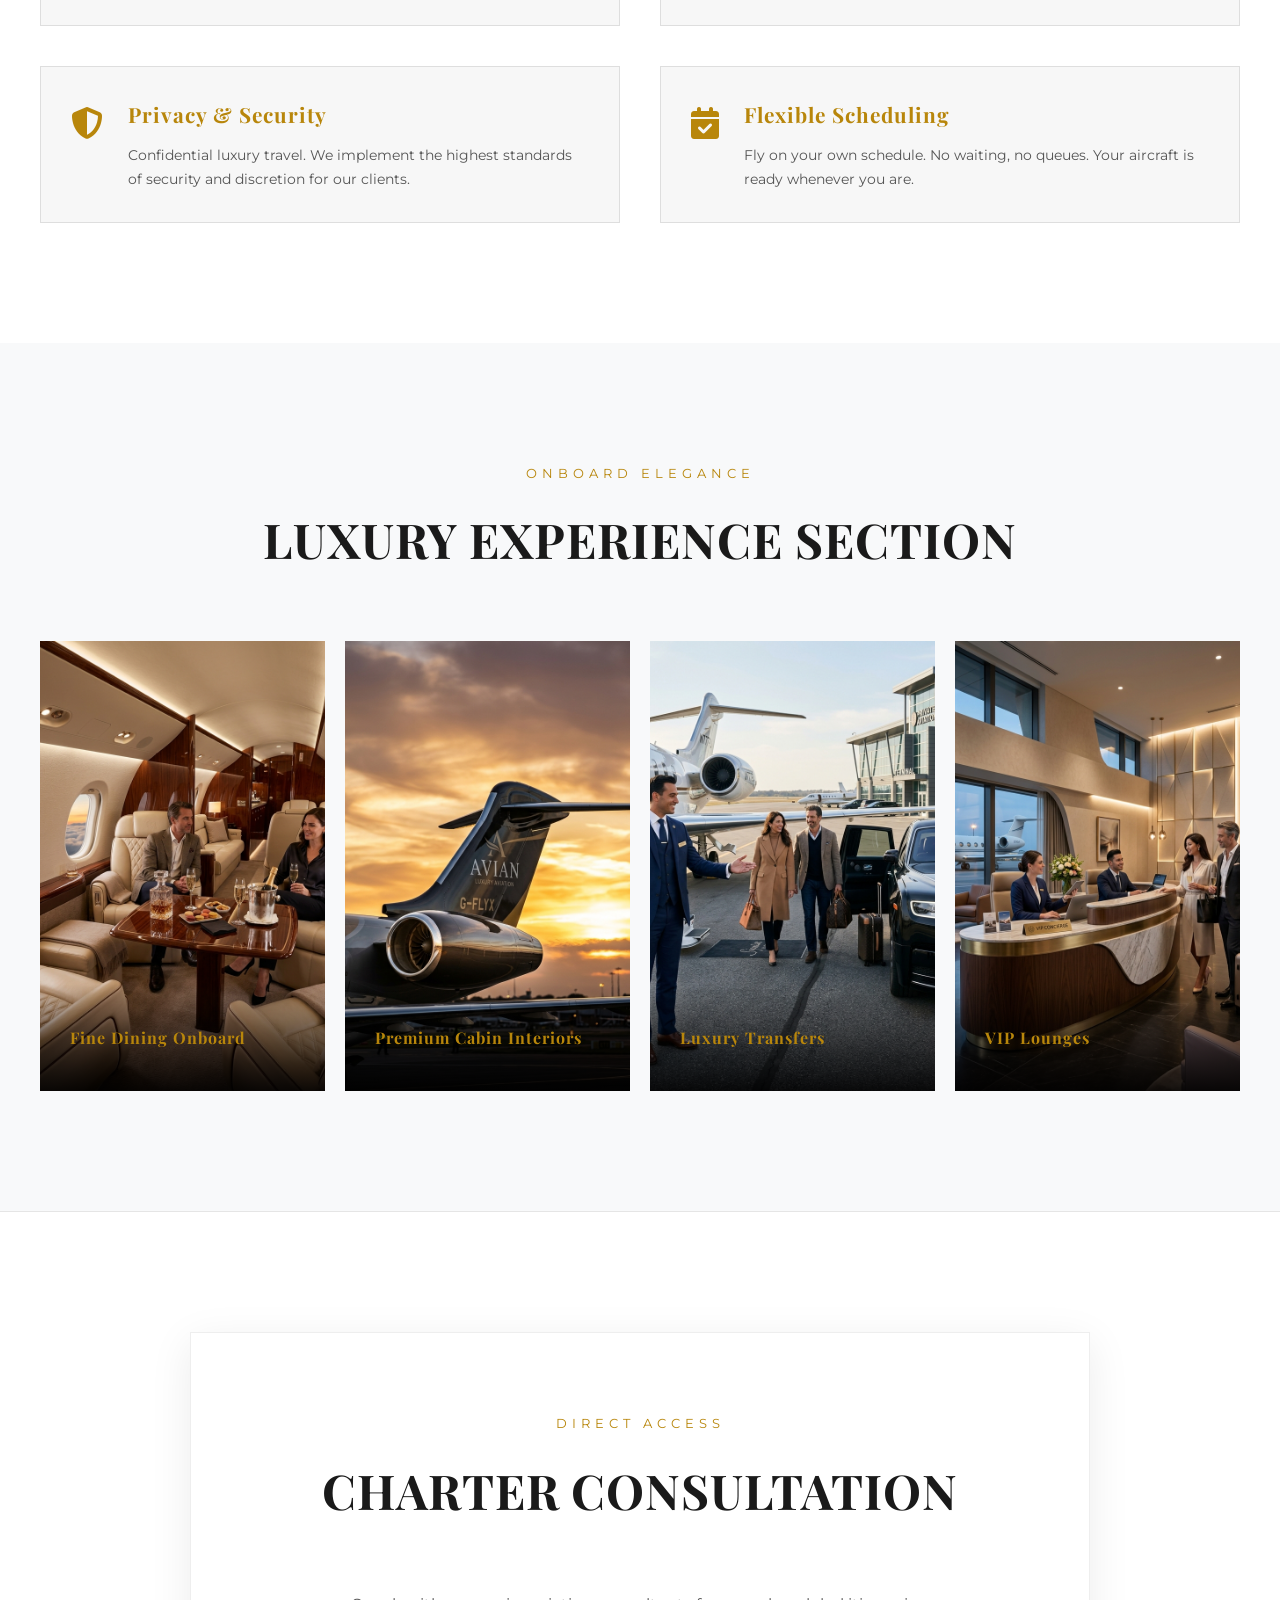
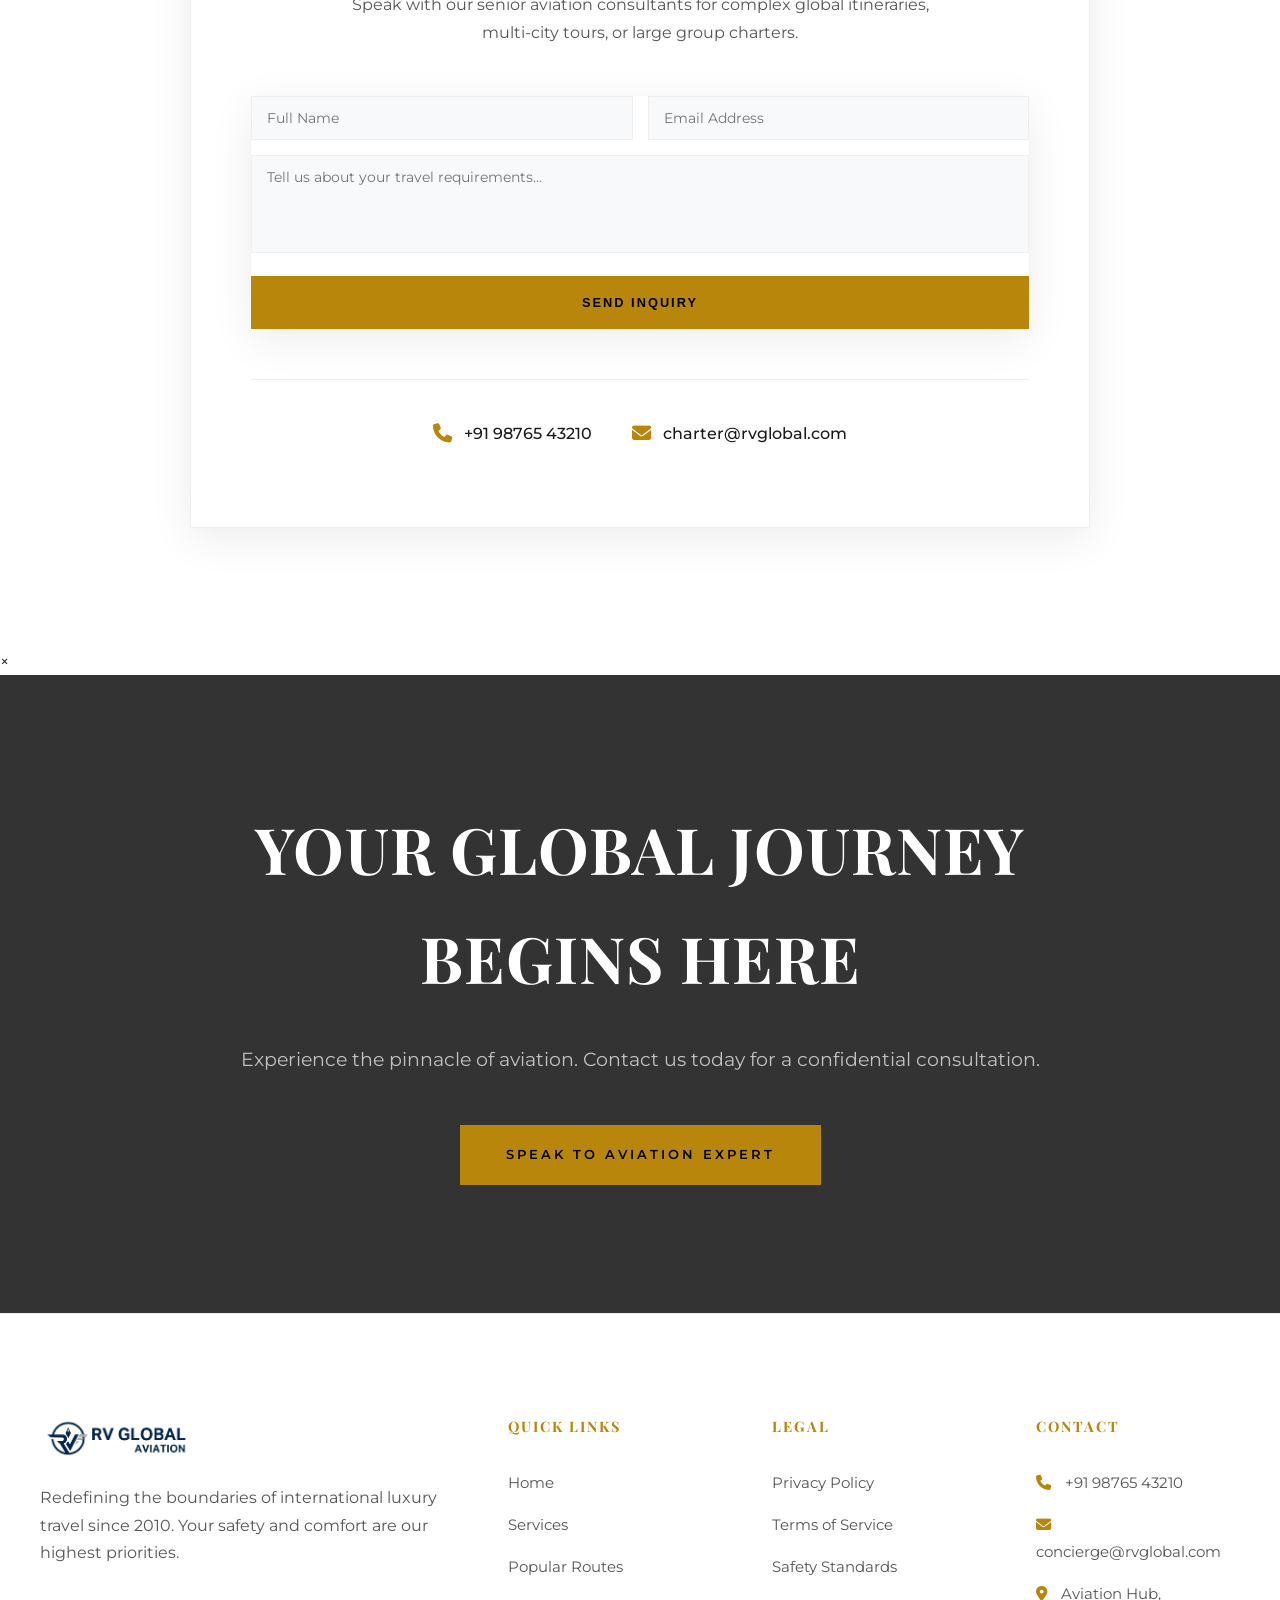
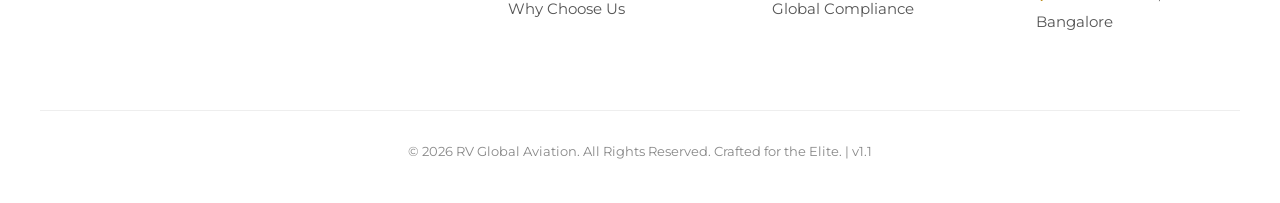
==== commit 73906880: "Implement automated lead capture popup for 3rd section" ====
--- a/index.html
+++ b/index.html
@@ -400,6 +400,34 @@
         </div>
     </footer>
 
+    <!-- Automated Lead Modal -->
+    <div id="auto-lead-modal" class="modal-overlay">
+        <div class="modal-content auto-modal-content">
+            <button class="modal-close" id="close-auto-modal">&times;</button>
+            <div class="auto-modal-grid">
+                <div class="auto-modal-img">
+                    <img src="assets/img/hero_jet.png" alt="Private Jet">
+                </div>
+                <div class="auto-modal-form">
+                    <h3>EXCLUSIVE ACCESS</h3>
+                    <p>Register now to receive our seasonal global flight offers and private jet updates.</p>
+                    <form class="premium-form">
+                        <div class="form-group">
+                            <input type="text" placeholder="Full Name" required>
+                        </div>
+                        <div class="form-group">
+                            <input type="email" placeholder="Email Address" required>
+                        </div>
+                        <div class="form-group">
+                            <input type="tel" placeholder="Phone Number" required>
+                        </div>
+                        <button type="submit" class="btn-premium btn-solid w-100" style="width: 100%;">Get Priority Access</button>
+                    </form>
+                </div>
+            </div>
+        </div>
+    </div>
+
     <!-- WhatsApp Button -->
     <a href="https://wa.me/919876543210" class="whatsapp-float" target="_blank" aria-label="Chat with us on WhatsApp">
         <i class="fa-brands fa-whatsapp"></i>
--- a/assets/css/main.css
+++ b/assets/css/main.css
@@ -794,3 +794,125 @@
     grid-template-columns: 1fr;
   }
 }
+
+/* Modal System */
+.modal-overlay {
+  position: fixed;
+  top: 0;
+  left: 0;
+  width: 100%;
+  height: 100%;
+  background: rgba(0, 0, 0, 0.85);
+  backdrop-filter: blur(5px);
+  display: flex;
+  justify-content: center;
+  align-items: center;
+  z-index: 9999;
+  opacity: 0;
+  visibility: hidden;
+  transition: all 0.5s cubic-bezier(0.4, 0, 0.2, 1);
+}
+
+.modal-overlay.active {
+  opacity: 1;
+  visibility: visible;
+}
+
+.modal-content {
+  background: #fff;
+  position: relative;
+  transform: translateY(30px);
+  transition: all 0.5s cubic-bezier(0.4, 0, 0.2, 1);
+  box-shadow: 0 25px 50px -12px rgba(0, 0, 0, 0.5);
+}
+
+.modal-overlay.active .modal-content {
+  transform: translateY(0);
+}
+
+.modal-close {
+  position: absolute;
+  top: 15px;
+  right: 15px;
+  background: #fff;
+  border: none;
+  width: 40px;
+  height: 40px;
+  border-radius: 50%;
+  display: flex;
+  align-items: center;
+  justify-content: center;
+  font-size: 1.5rem;
+  cursor: pointer;
+  z-index: 100;
+  box-shadow: 0 5px 15px rgba(0,0,0,0.1);
+  transition: var(--transition-smooth);
+}
+
+.modal-close:hover {
+  background: var(--primary-gold);
+  color: #fff;
+  transform: rotate(90deg);
+}
+
+/* Auto Lead Modal */
+.auto-modal-content {
+  max-width: 900px !important;
+  padding: 0 !important;
+  overflow: hidden;
+  display: flex;
+  flex-direction: column;
+}
+
+.auto-modal-grid {
+  display: grid;
+  grid-template-columns: 1fr 1fr;
+  min-height: 500px;
+}
+
+.auto-modal-img {
+  width: 100%;
+  height: 100%;
+}
+
+.auto-modal-img img {
+  width: 100%;
+  height: 100%;
+  object-fit: cover;
+}
+
+.auto-modal-form {
+  padding: 60px 50px;
+  display: flex;
+  flex-direction: column;
+  justify-content: center;
+}
+
+.auto-modal-form h3 {
+  font-size: 2rem;
+  color: var(--primary-gold);
+  margin-bottom: 15px;
+}
+
+.auto-modal-form p {
+  color: #555;
+  margin-bottom: 30px;
+  font-size: 0.95rem;
+  line-height: 1.6;
+}
+
+@media (max-width: 850px) {
+  .auto-modal-grid {
+    grid-template-columns: 1fr;
+  }
+  .auto-modal-img {
+    height: 200px;
+  }
+  .auto-modal-form {
+    padding: 40px 30px;
+  }
+  .auto-modal-form h3 {
+    font-size: 1.6rem;
+  }
+}
+
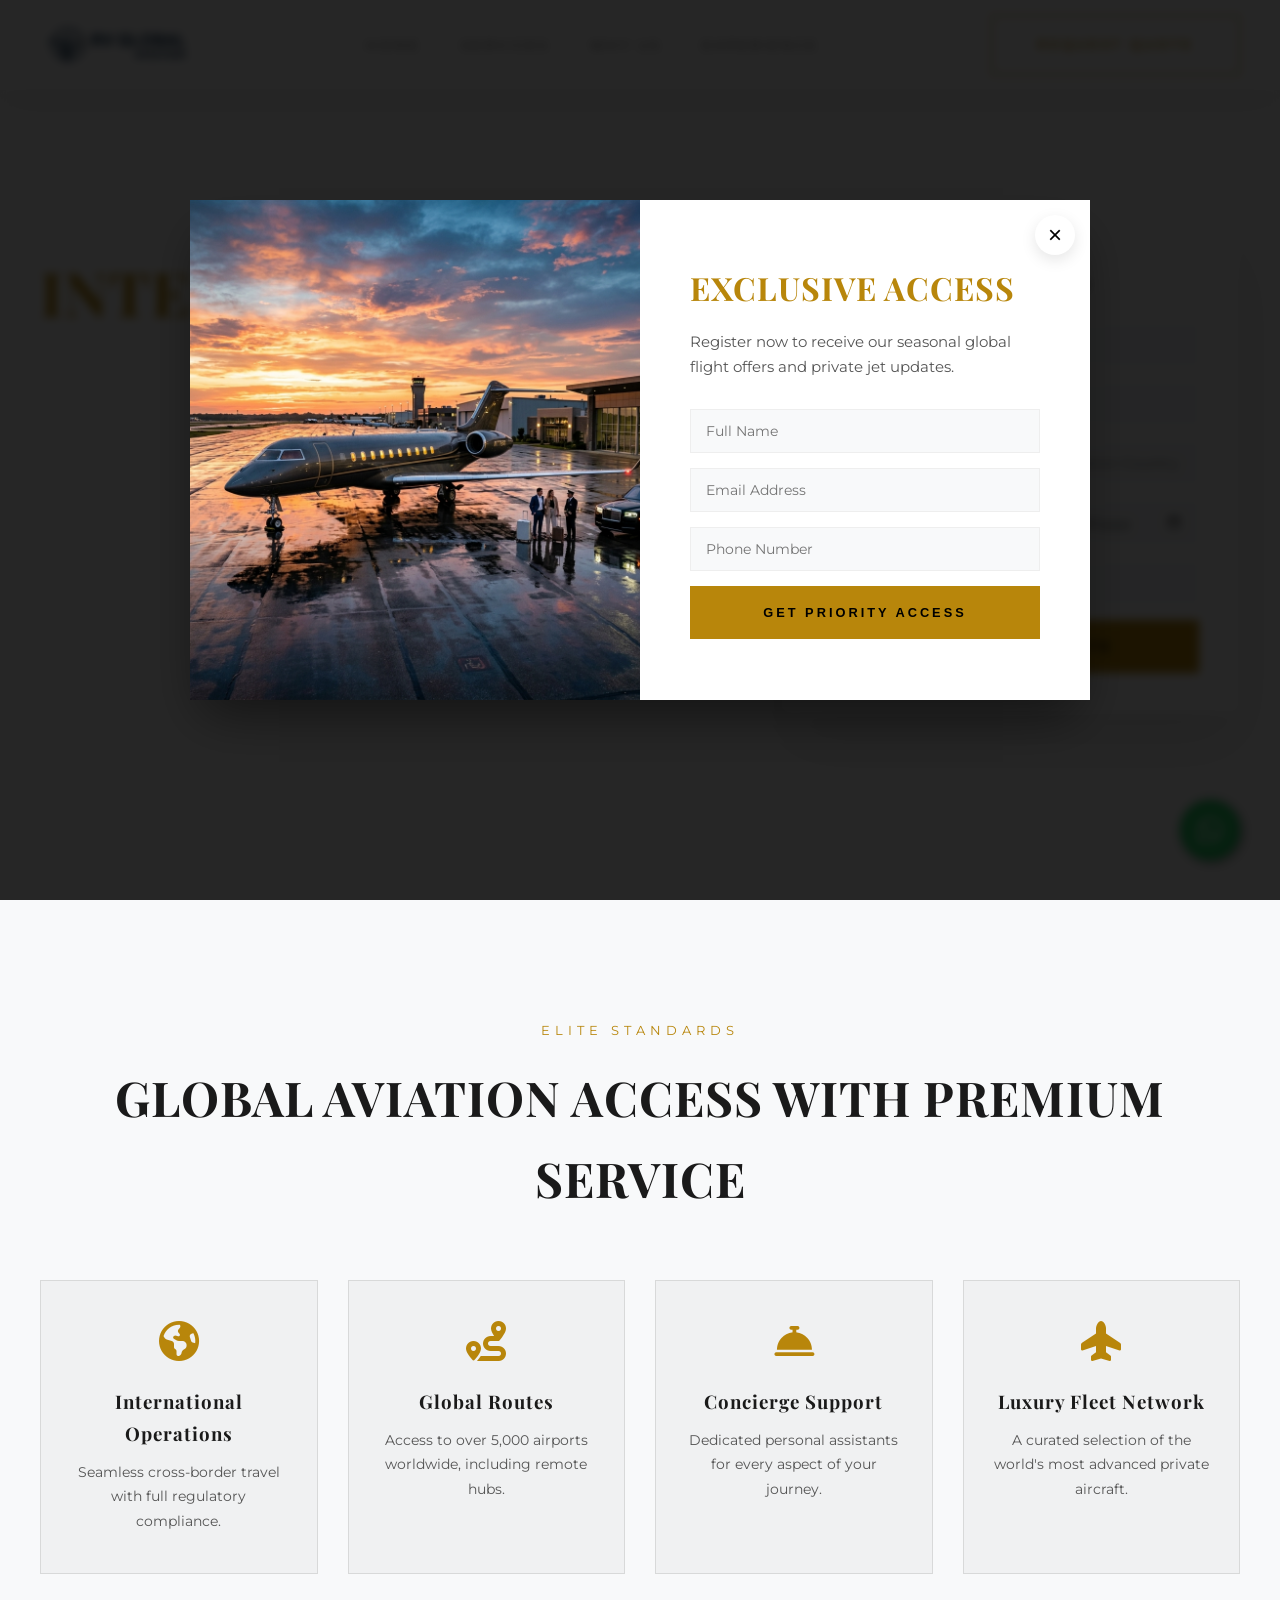
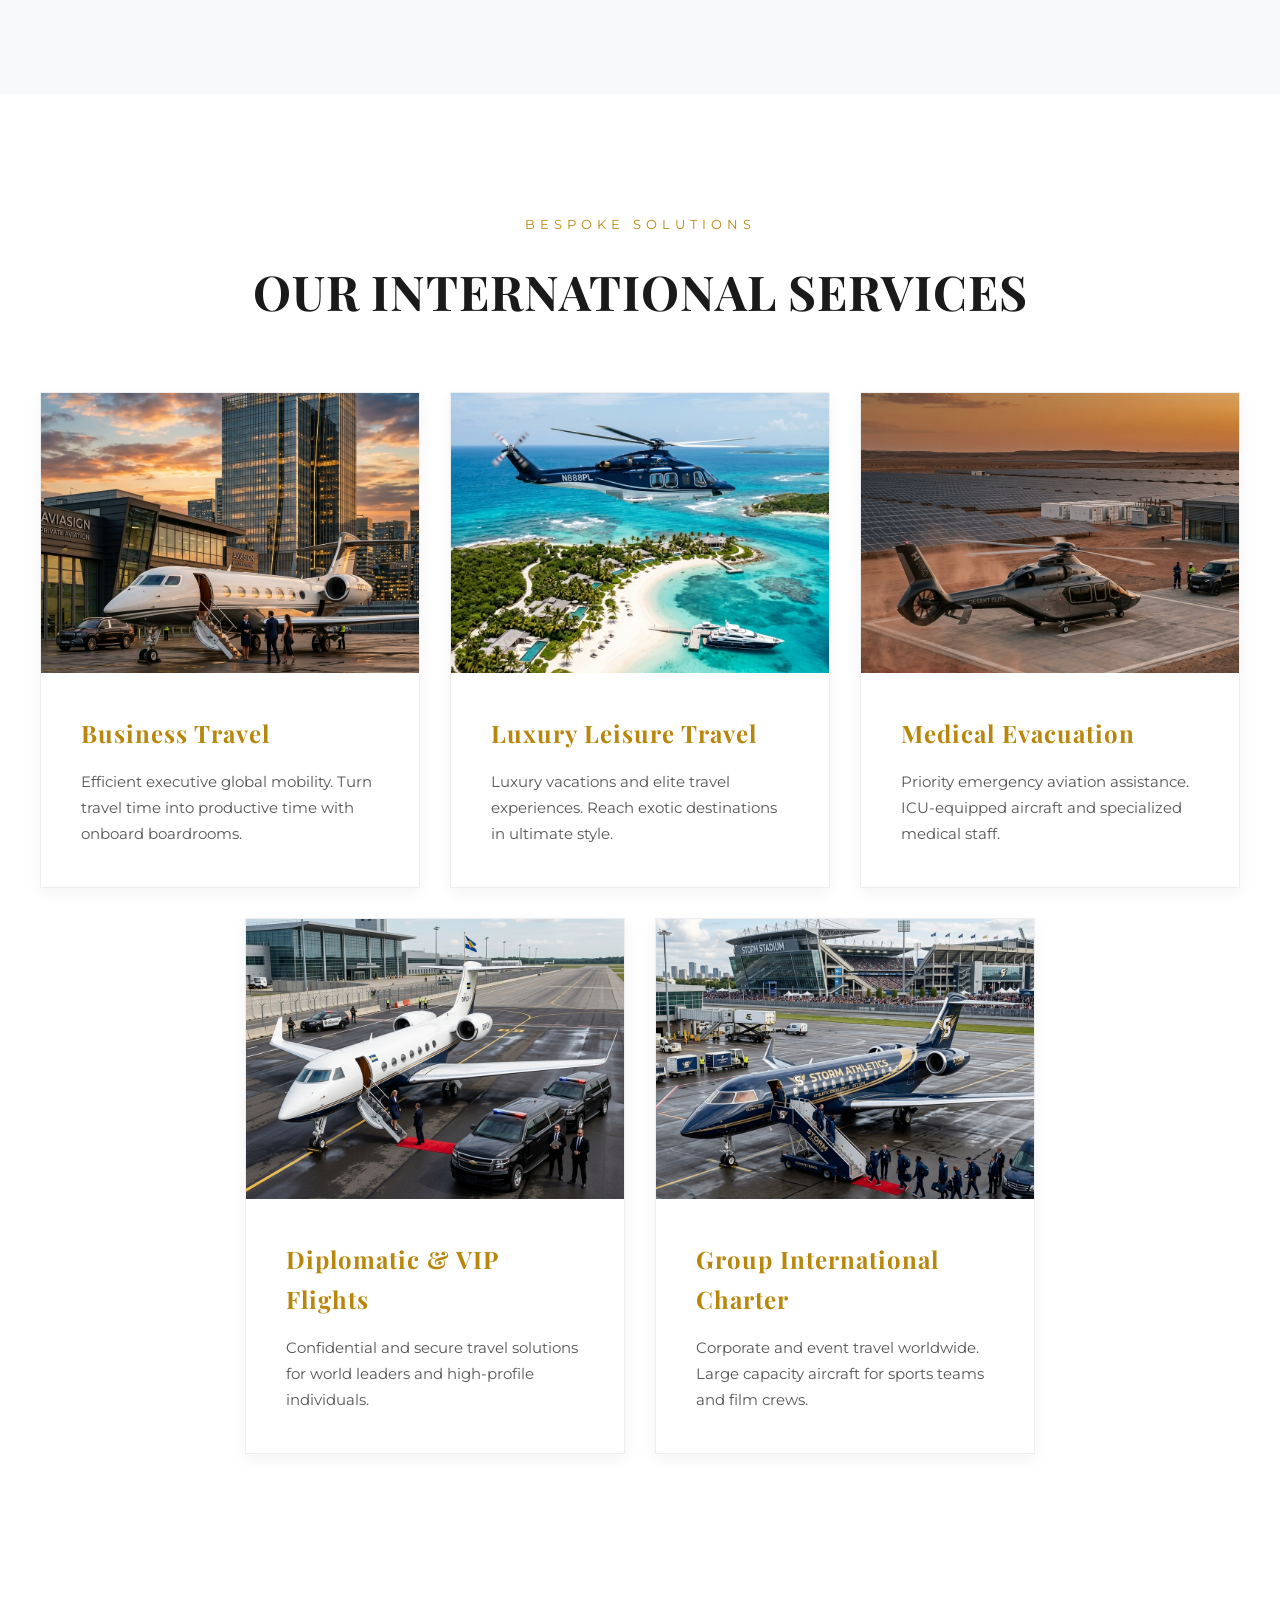
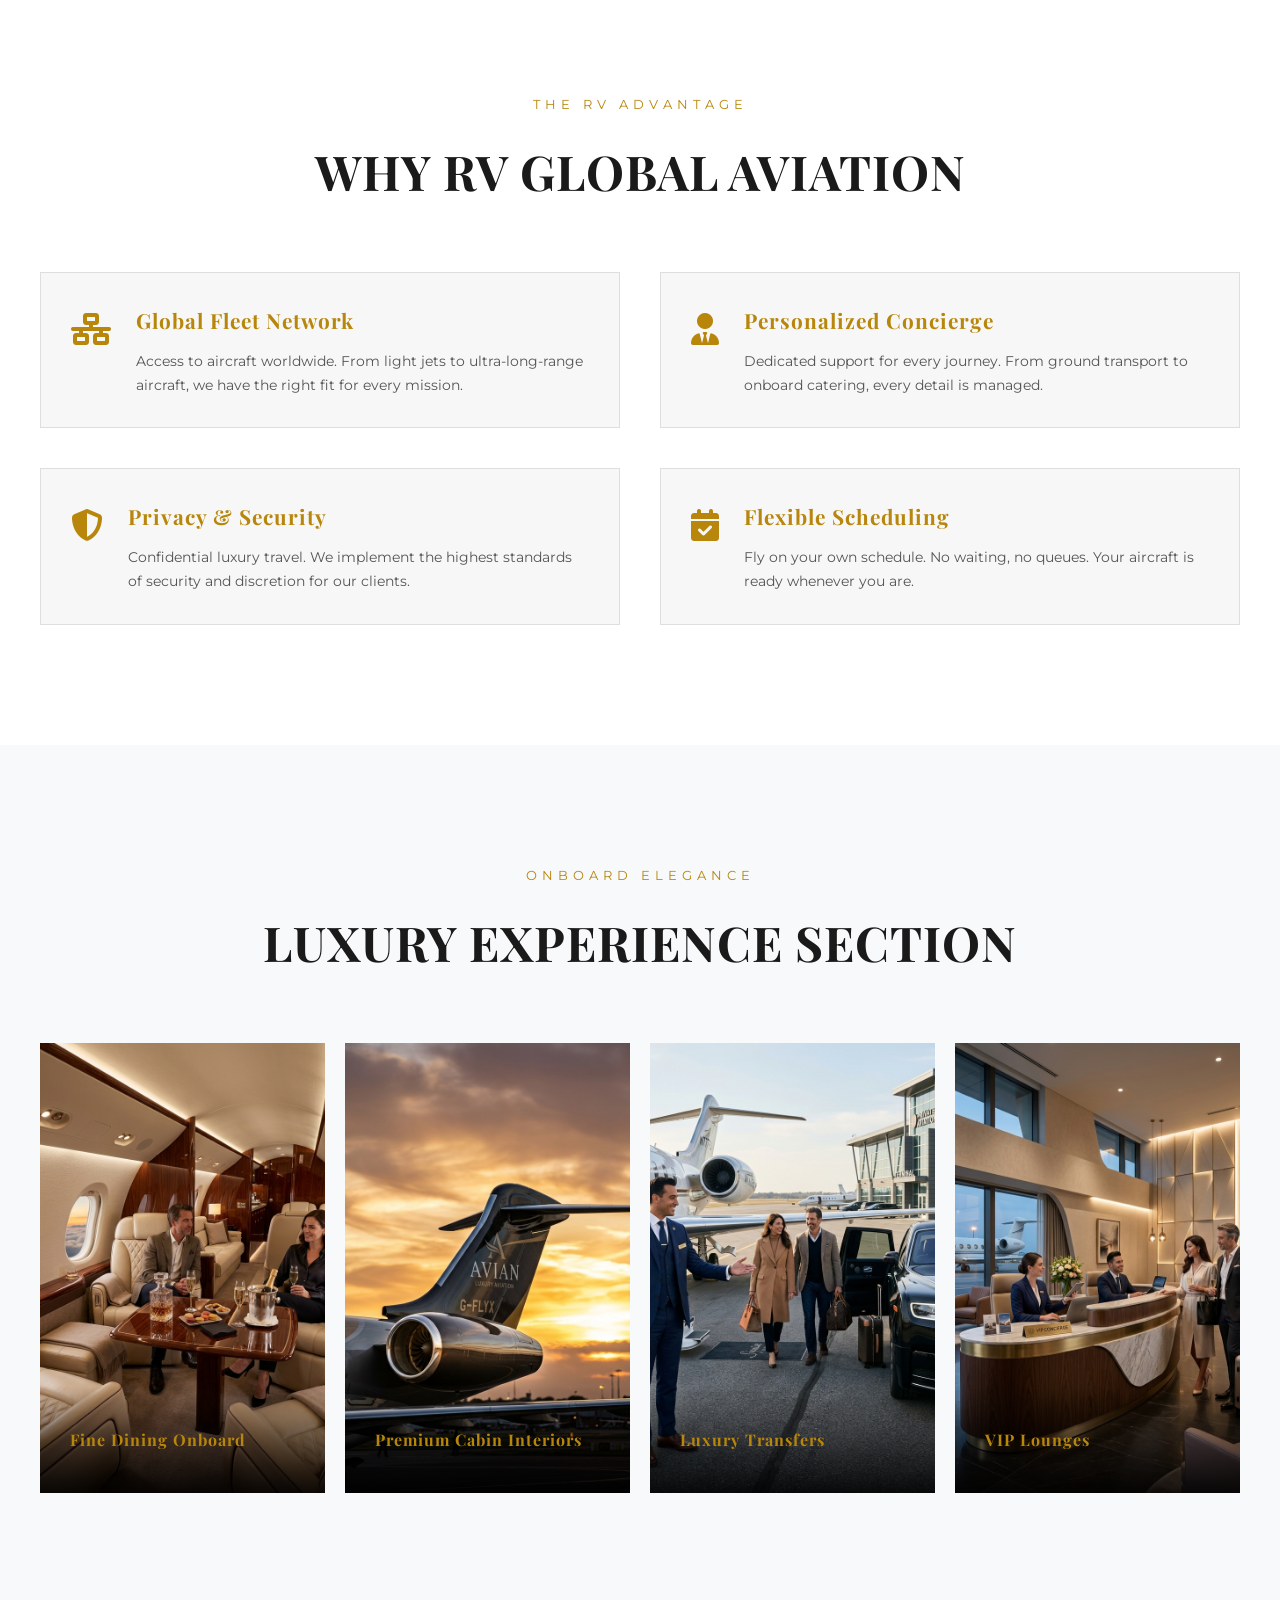
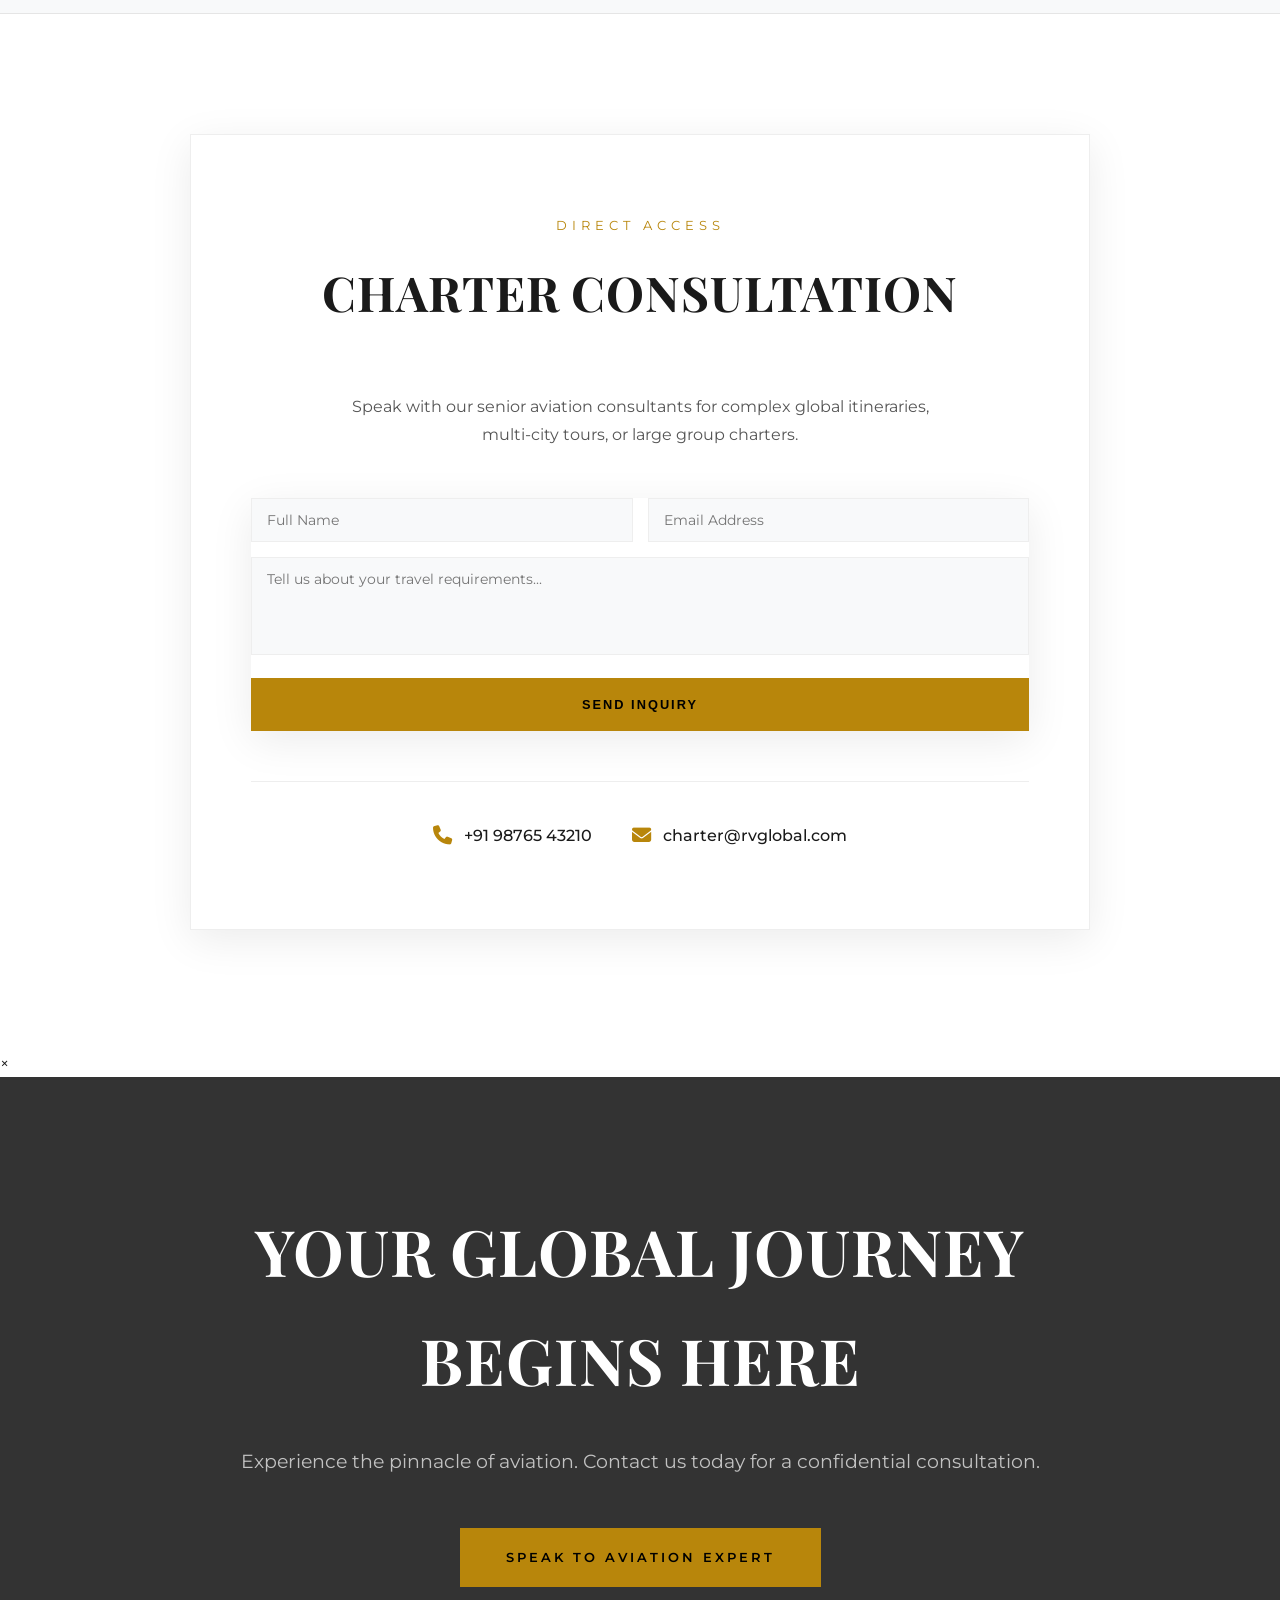
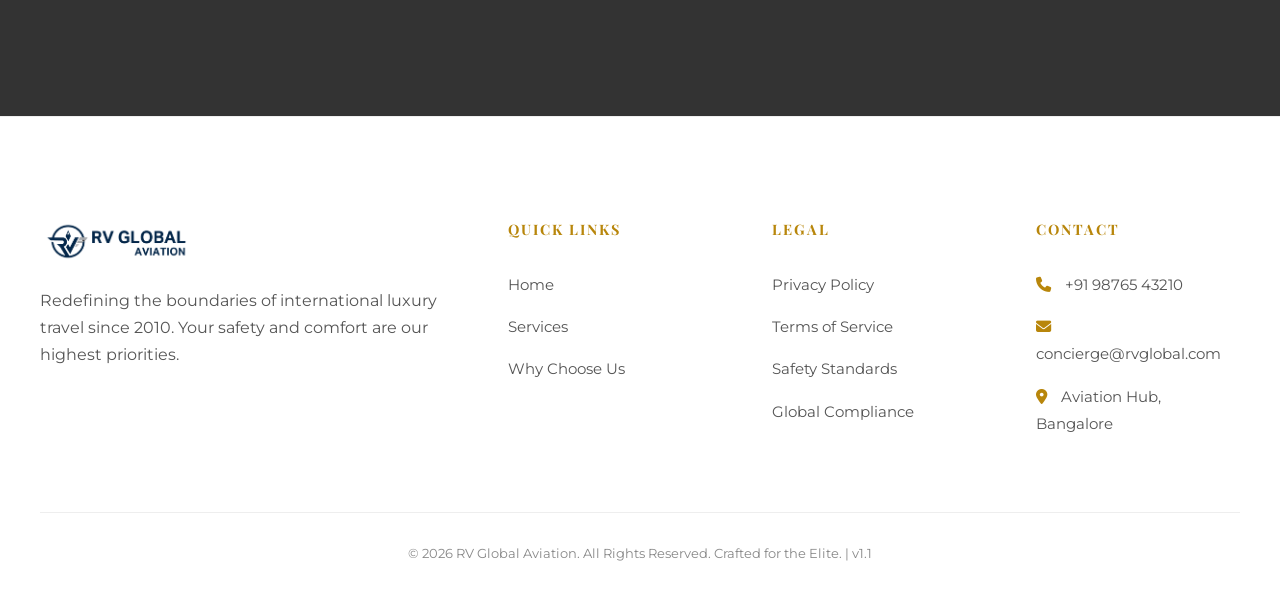
==== commit 2e96bbcf: "Remove Popular International Routes section and nav link" ====
--- a/index.html
+++ b/index.html
@@ -29,7 +29,6 @@
                 <ul class="nav-links">
                     <li><a href="#hero">Home</a></li>
                     <li><a href="#services">Services</a></li>
-                    <li><a href="#routes">Routes</a></li>
                     <li><a href="#why-us">Why Us</a></li>
                     <li><a href="#experience">Experience</a></li>
                 </ul>
@@ -169,62 +168,6 @@
         </div>
     </section>
 
-    <!-- Popular Routes Section -->
-    <section class="section-padding" id="routes" style="background: var(--bg-black); border-top: 1px solid var(--glass-border);">
-        <div class="container">
-            <div class="section-title" data-reveal>
-                <span>Global Reach</span>
-                <h2>POPULAR INTERNATIONAL ROUTES</h2>
-            </div>
-            <div class="routes-grid">
-                <div class="route-card" data-reveal>
-                    <div class="route-img">
-                        <img src="assets/img/dubai.png" alt="Dubai">
-                    </div>
-                    <div class="cities">
-                        <span>From</span> Bangalore
-                        <span style="margin-top: 10px;">To</span> Dubai
-                    </div>
-                </div>
-                <div class="route-card" data-reveal>
-                    <div class="route-img">
-                        <img src="assets/img/london.png" alt="London">
-                    </div>
-                    <div class="cities">
-                        <span>From</span> Bangalore
-                        <span style="margin-top: 10px;">To</span> London
-                    </div>
-                </div>
-                <div class="route-card" data-reveal>
-                    <div class="route-img">
-                        <img src="assets/img/singapore.png" alt="Singapore">
-                    </div>
-                    <div class="cities">
-                        <span>From</span> Mumbai
-                        <span style="margin-top: 10px;">To</span> Singapore
-                    </div>
-                </div>
-                <div class="route-card" data-reveal>
-                    <div class="route-img">
-                        <img src="assets/img/paris.png" alt="Paris">
-                    </div>
-                    <div class="cities">
-                        <span>From</span> Delhi
-                        <span style="margin-top: 10px;">To</span> Paris
-                    </div>
-                </div>
-                <div class="route-card" data-reveal>
-                    <div class="route-img">
-                        <img src="assets/img/bangkok.png" alt="Bangkok">
-                    </div>
-                    <div class="cities">
-                        <span>From</span> Hyderabad
-                        <span style="margin-top: 10px;">To</span> Bangkok
-                    </div>
-                </div>
-            </div>
-        </div>
-    </section>
 
     <!-- Why RV Global -->
     <section class="section-padding" id="why-us">
@@ -372,7 +315,6 @@
                     <ul class="footer-links">
                         <li><a href="#hero">Home</a></li>
                         <li><a href="#services">Services</a></li>
-                        <li><a href="#routes">Popular Routes</a></li>
                         <li><a href="#why-us">Why Choose Us</a></li>
                     </ul>
                 </div>
--- a/assets/css/main.css
+++ b/assets/css/main.css
@@ -214,6 +214,7 @@
   display: flex;
   align-items: center;
   padding-top: 120px; /* Increased to ensure no overlap with white strip */
+  padding-bottom: 80px;
   overflow: hidden;
 }
 
@@ -713,9 +714,12 @@
   .service-card, .route-card, .route-featured-card {
     width: 100% !important;
     max-width: 450px !important;
+    min-width: 0 !important;
+    text-align: center !important;
   }
   .hero {
     padding-top: 140px;
+    padding-bottom: 80px;
     height: auto;
   }
   header .btn-premium {
@@ -785,6 +789,7 @@
   }
   .hero {
     padding-top: 130px;
+    padding-bottom: 60px;
   }
   .hero-content h1 {
     font-size: 2.0rem;
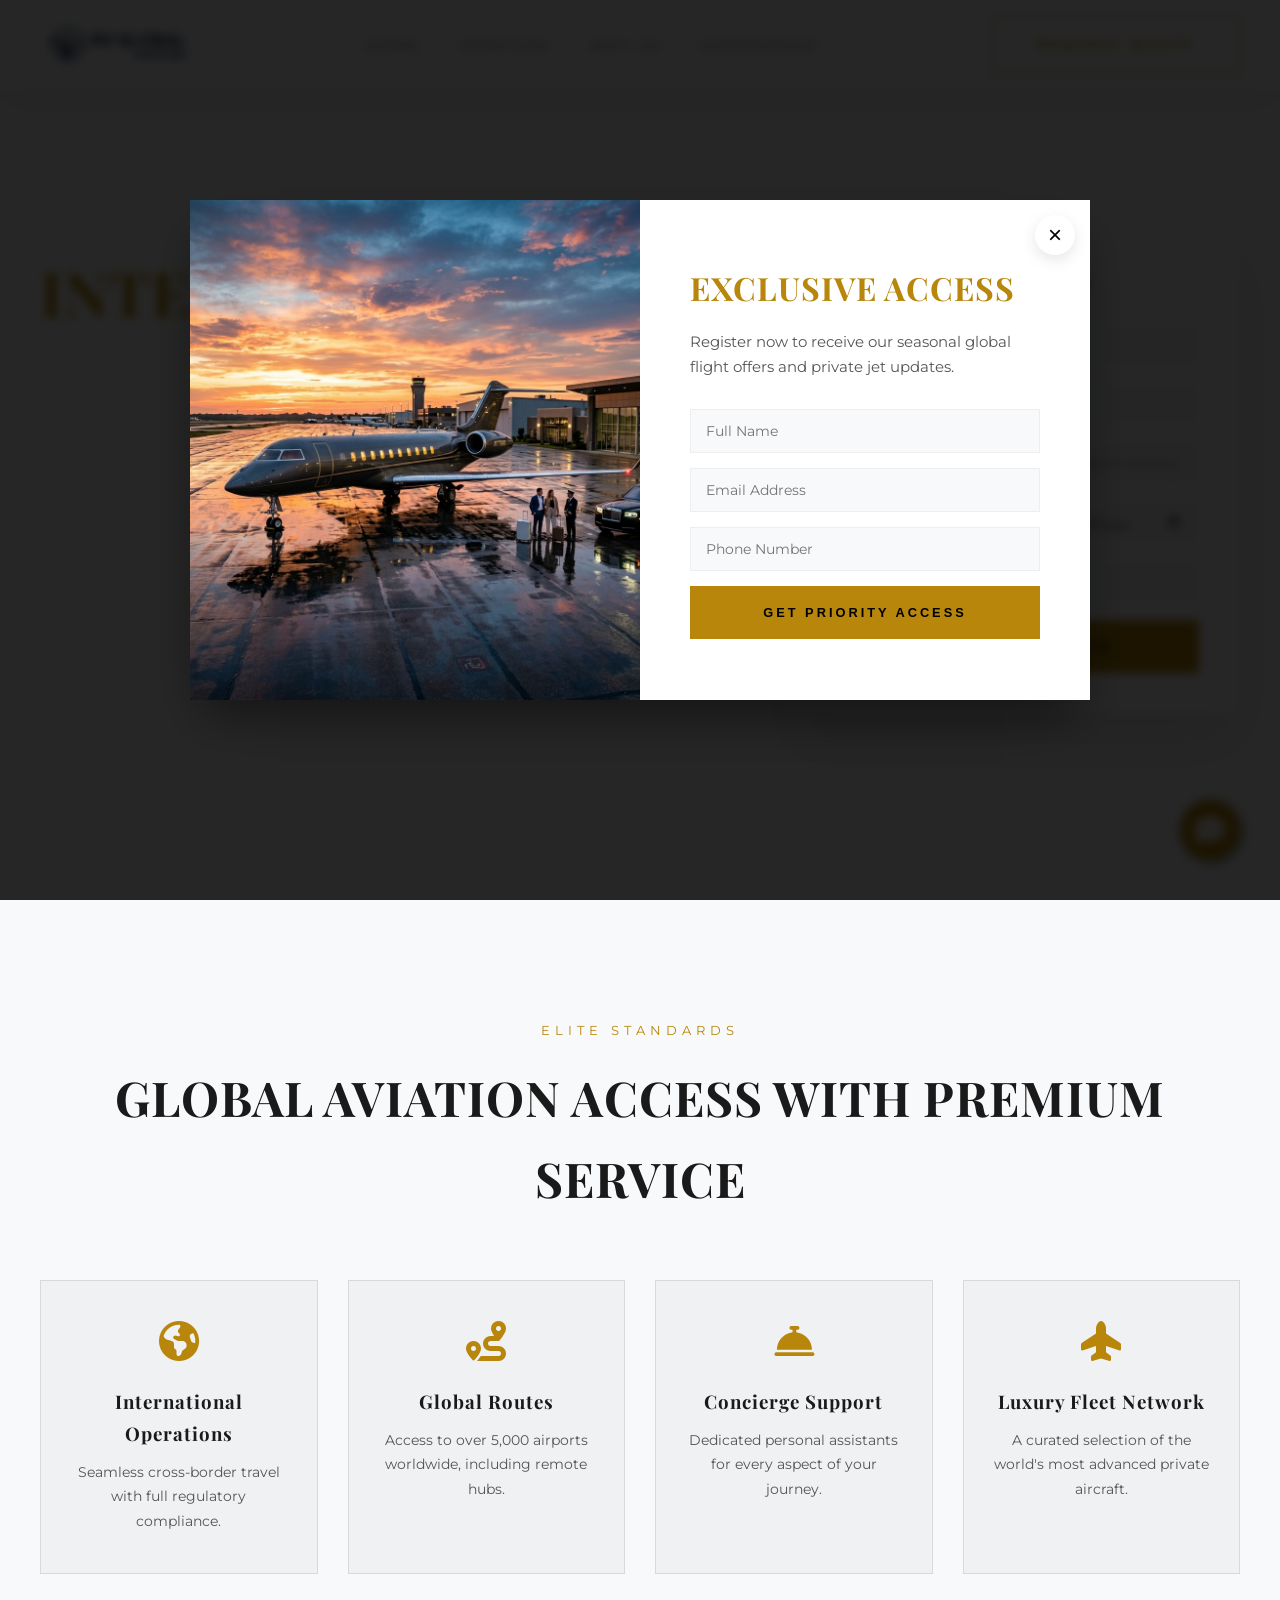
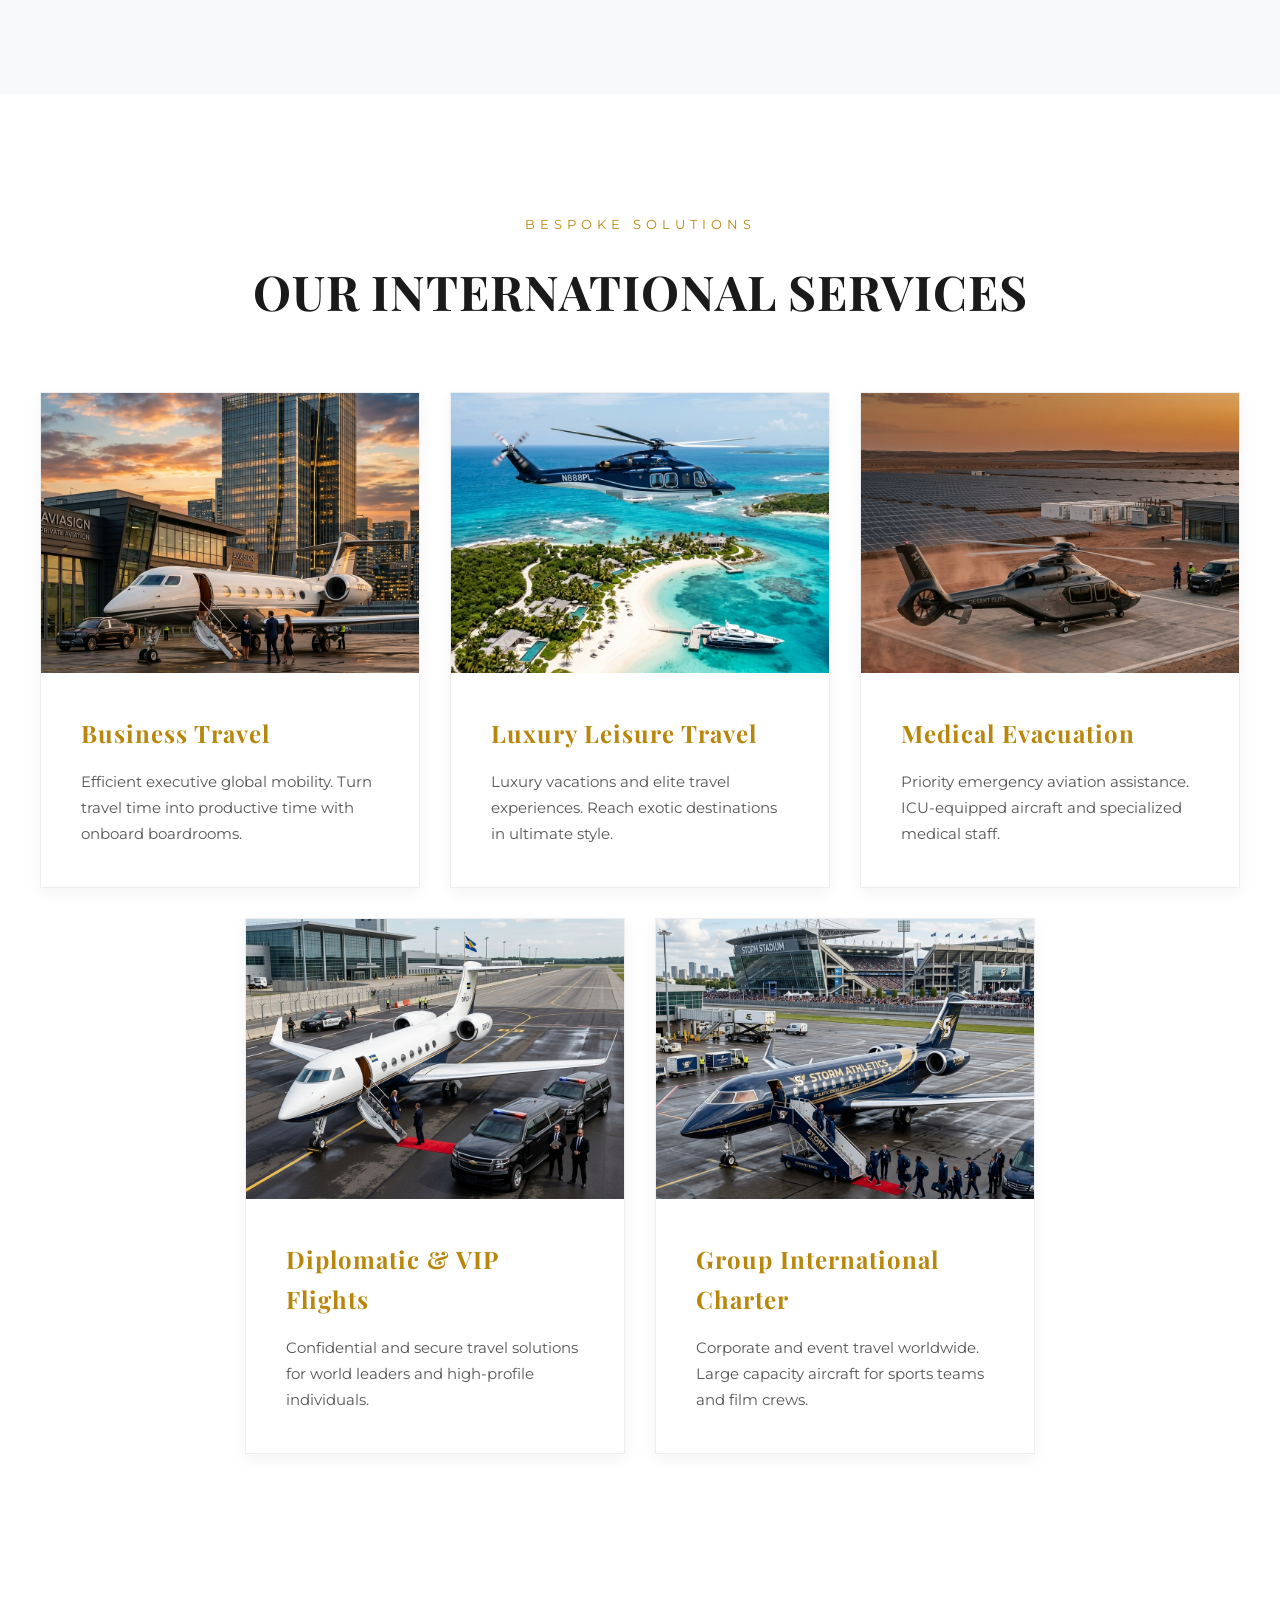
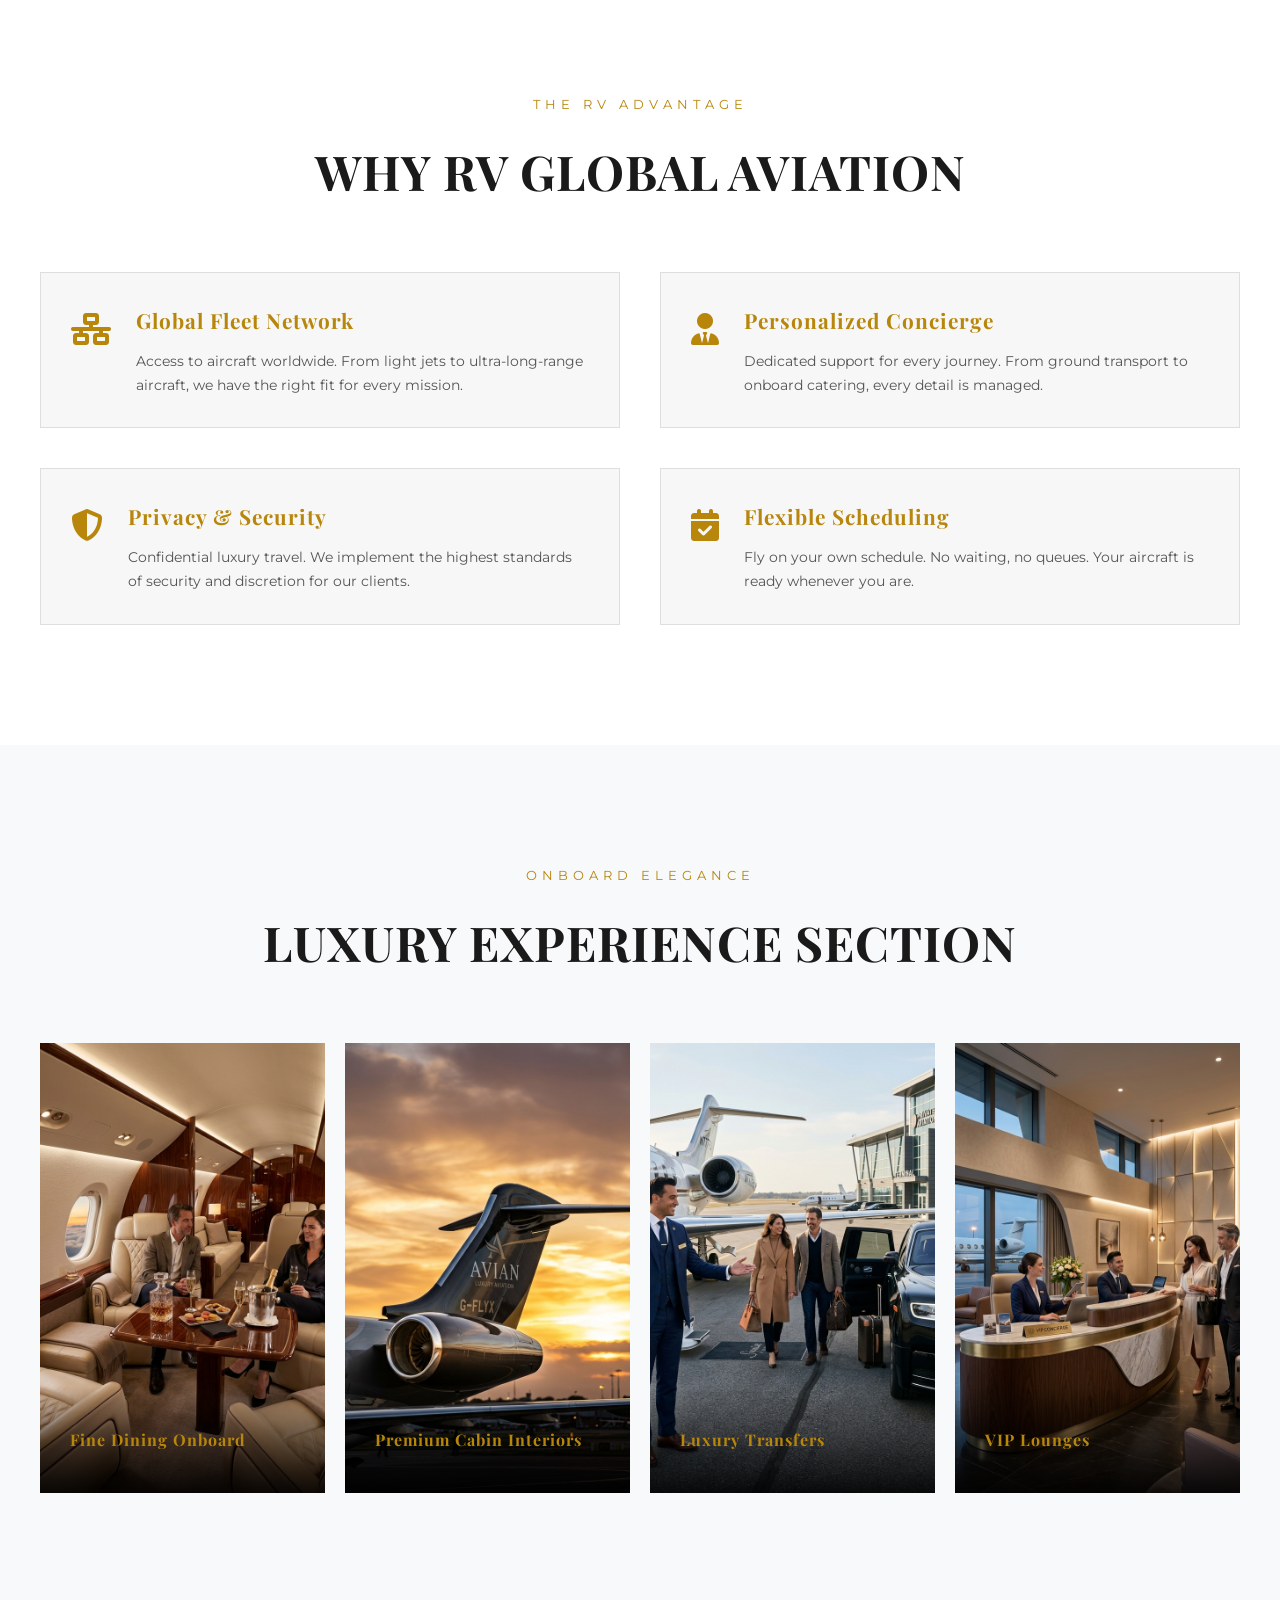
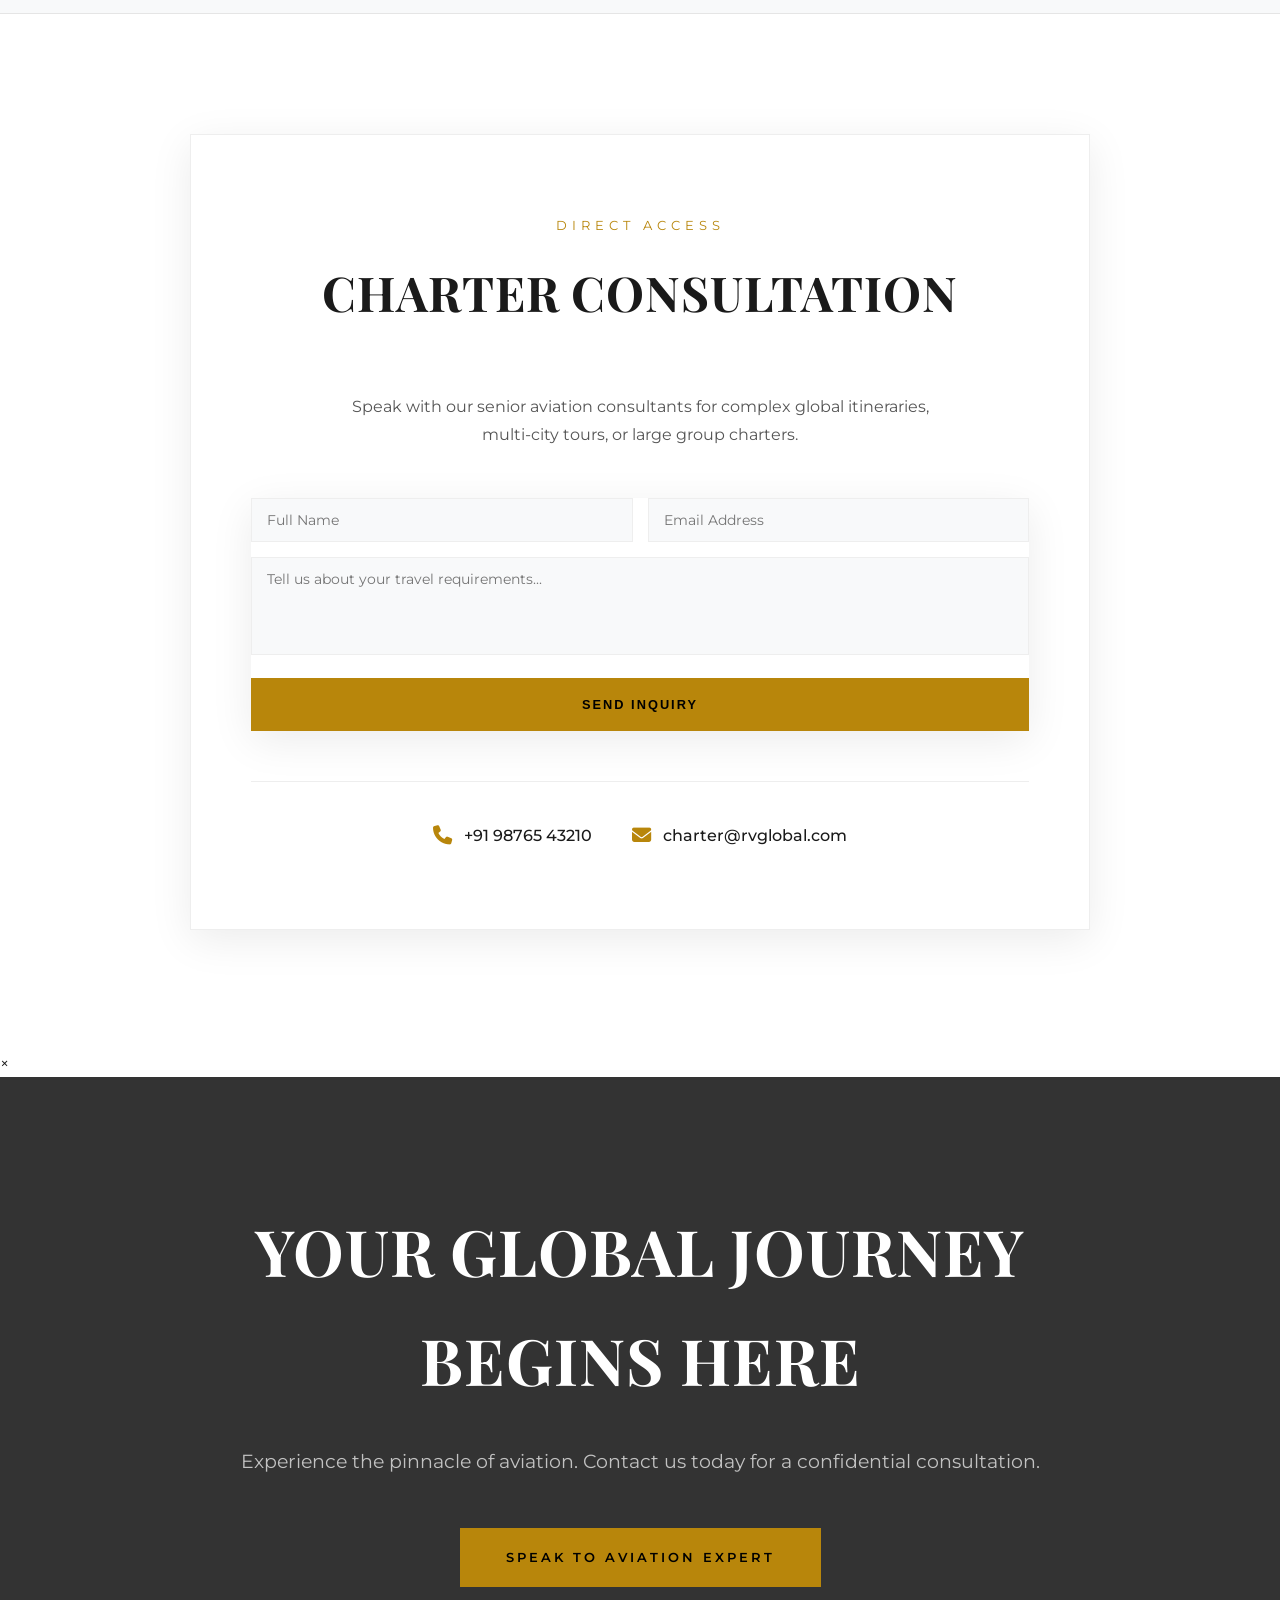
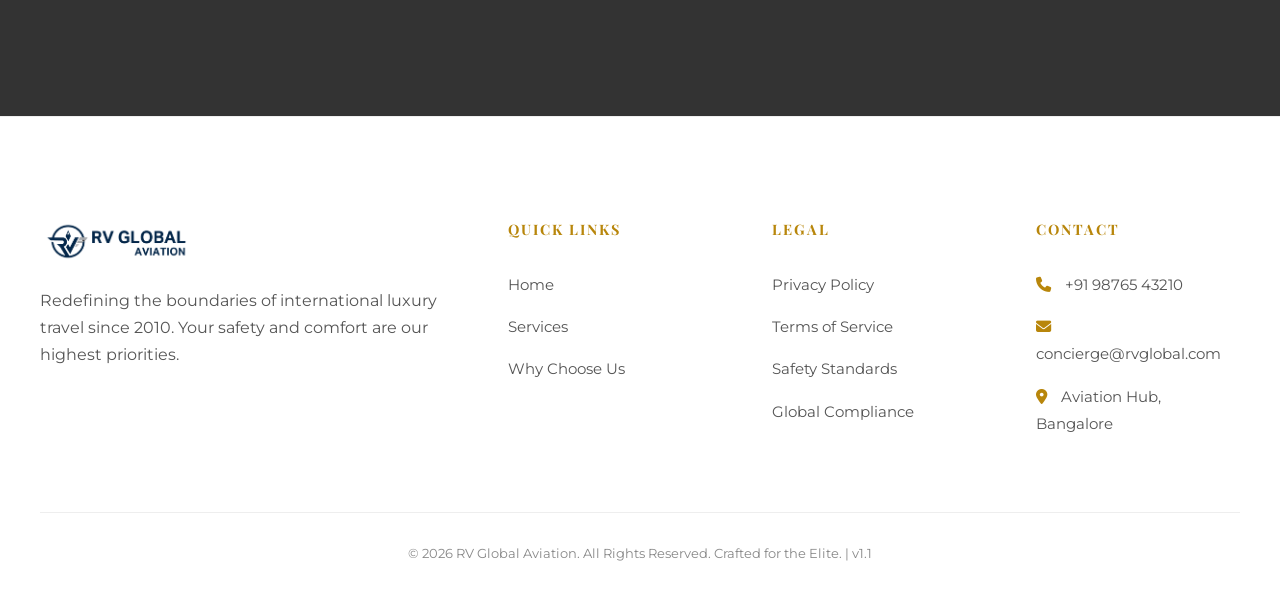
==== commit a9c1c187: "Replace WhatsApp with premium decision-tree chatbot" ====
--- a/index.html
+++ b/index.html
@@ -370,12 +370,26 @@
         </div>
     </div>
 
-    <!-- WhatsApp Button -->
-    <a href="https://wa.me/919876543210" class="whatsapp-float" target="_blank" aria-label="Chat with us on WhatsApp">
-        <i class="fa-brands fa-whatsapp"></i>
+    <!-- Chatbot Button -->
+    <a href="#" class="chatbot-float" id="chatbot-toggle" aria-label="Open Chatbot">
+        <i class="fa-solid fa-comment-dots"></i>
     </a>
 
     <!-- Scripts -->
     <script src="assets/js/script.js"></script>
+<!-- Chatbot Container -->
+<div id="chatbot-container" class="chatbot-container">
+    <div class="chatbot-header">
+        <div class="header-info">
+            <i class="fa-solid fa-plane-up" style="color: #fff; font-size: 1.2rem;"></i>
+            <span style="font-family: var(--font-heading); font-weight: 700; font-size: 1.1rem; letter-spacing: 1px;">RV Concierge</span>
+        </div>
+        <button id="chatbot-close" aria-label="Close">&times;</button>
+    </div>
+    <div class="chatbot-body">
+        <div id="chat-messages"></div>
+        <div class="chatbot-options" id="chat-options"></div>
+    </div>
+</div>
 </body>
 </html>
--- a/assets/css/main.css
+++ b/assets/css/main.css
@@ -668,14 +668,14 @@
   }
 }
 
-/* WhatsApp Floating Button */
-.whatsapp-float {
+/* Floating Buttons Positions */
+.chatbot-float {
   position: fixed;
   bottom: 40px;
   right: 40px;
   width: 60px;
   height: 60px;
-  background-color: #25d366;
+  background-color: var(--primary-gold);
   color: #fff;
   border-radius: 50%;
   text-align: center;
@@ -687,20 +687,199 @@
   justify-content: center;
   text-decoration: none;
   transition: var(--transition-smooth);
-  animation: pulse-green 2s infinite;
-}
-
-.whatsapp-float:hover {
+  animation: pulse-gold 2s infinite;
+}
+
+.chatbot-float:hover {
   transform: scale(1.1) translateY(-5px);
-  background-color: #128c7e;
+  background-color: var(--primary-gold-dark);
   box-shadow: 0 10px 20px rgba(0,0,0,0.6);
 }
 
-@keyframes pulse-green {
-  0% { transform: scale(0.95); box-shadow: 0 0 0 0 rgba(37, 211, 102, 0.7); }
-  70% { transform: scale(1); box-shadow: 0 0 0 15px rgba(37, 211, 102, 0); }
-  100% { transform: scale(0.95); box-shadow: 0 0 0 0 rgba(37, 211, 102, 0); }
-}
+@keyframes pulse-gold {
+  0% { transform: scale(0.95); box-shadow: 0 0 0 0 rgba(184, 134, 11, 0.7); }
+  70% { transform: scale(1); box-shadow: 0 0 0 15px rgba(184, 134, 11, 0); }
+  100% { transform: scale(0.95); box-shadow: 0 0 0 0 rgba(184, 134, 11, 0); }
+}
+
+/* Premium Chatbot Container */
+.chatbot-container {
+  position: fixed;
+  bottom: 110px; /* Reset position */
+  right: 40px;
+  width: 380px;
+  height: 550px;
+  background: #fff;
+  border: 1px solid var(--glass-border);
+  box-shadow: 0 20px 50px rgba(0,0,0,0.15);
+  z-index: 2000;
+  display: none;
+  flex-direction: column;
+  overflow: hidden;
+  transition: var(--transition-smooth);
+}
+
+.chatbot-container.active {
+  display: flex;
+  animation: slideUp 0.4s ease-out;
+}
+
+@keyframes slideUp {
+  from { transform: translateY(20px); opacity: 0; }
+  to { transform: translateY(0); opacity: 1; }
+}
+
+.chatbot-header {
+  background: var(--primary-gold);
+  padding: 22px 25px; /* Slightly more padding */
+  display: flex;
+  justify-content: space-between;
+  align-items: center;
+  color: #fff;
+  border-bottom: 2px solid var(--primary-gold-dark); /* Added separation */
+}
+
+.chatbot-header .header-info {
+  display: flex;
+  align-items: center;
+  gap: 12px;
+  font-family: var(--font-heading);
+  font-weight: 600;
+  letter-spacing: 1px;
+}
+
+#chatbot-close {
+  background: none;
+  border: none;
+  color: #fff;
+  font-size: 1.5rem;
+  cursor: pointer;
+  transition: var(--transition-smooth);
+}
+
+#chatbot-close:hover {
+  transform: rotate(90deg);
+}
+
+.chatbot-body {
+  flex: 1;
+  padding: 25px; /* More padding for breathing room */
+  overflow-y: auto;
+  background: #fff;
+  display: flex;
+  flex-direction: column;
+  gap: 25px; /* Even more gap */
+}
+
+.chat-message {
+  max-width: 85%;
+  padding: 15px 18px;
+  border-radius: 20px;
+  font-size: 0.95rem;
+  line-height: 1.6;
+  position: relative;
+  box-shadow: 0 2px 8px rgba(0,0,0,0.05);
+}
+
+.chat-message.bot {
+  align-self: flex-start;
+  background: #f8f9fa;
+  color: #333;
+  border-bottom-left-radius: 4px;
+  border: 1px solid #eee;
+}
+
+.chat-message .time {
+  display: block;
+  font-size: 0.7rem;
+  color: #999;
+  margin-top: 5px;
+}
+
+.chatbot-footer {
+  padding: 15px 20px;
+  background: #fff;
+  border-top: 1px solid #eee;
+  display: flex;
+  gap: 10px;
+}
+
+/* Hide footer as we are using options now */
+.chatbot-footer { display: none; }
+
+.chatbot-options {
+  display: flex;
+  flex-direction: column;
+  gap: 12px;
+  margin-top: 15px; /* More space here */
+}
+
+.option-btn {
+  background: #fff;
+  border: 1px solid var(--primary-gold);
+  color: var(--primary-gold);
+  padding: 12px 15px;
+  border-radius: 25px; /* Pill shape */
+  cursor: pointer;
+  font-family: var(--font-body);
+  font-size: 0.85rem;
+  text-align: center; /* Centered text */
+  font-weight: 500;
+  transition: var(--transition-smooth);
+}
+
+.option-btn:hover {
+  background: var(--primary-gold);
+  color: #fff;
+  transform: translateY(-2px);
+  box-shadow: 0 4px 10px rgba(184, 134, 11, 0.2);
+}
+
+
+.chatbot-footer input {
+  flex: 1;
+  border: 1px solid #eee;
+  padding: 10px 15px;
+  font-family: var(--font-body);
+  font-size: 0.9rem;
+  transition: var(--transition-smooth);
+}
+
+.chatbot-footer input:focus {
+  border-color: var(--primary-gold);
+  outline: none;
+}
+
+.chatbot-footer button {
+  background: var(--primary-gold);
+  color: #fff;
+  border: none;
+  width: 40px;
+  height: 40px;
+  cursor: pointer;
+  transition: var(--transition-smooth);
+}
+
+.chatbot-footer button:hover {
+  background: var(--primary-gold-dark);
+}
+
+@media (max-width: 480px) {
+  .chatbot-container {
+    width: 94%;
+    right: 3%;
+    bottom: 110px;
+    height: 480px;
+  }
+  .chatbot-float {
+    bottom: 30px;
+    right: 30px;
+    width: 55px;
+    height: 55px;
+    font-size: 26px;
+  }
+}
+
 
 @media (max-width: 992px) {
   .hero-grid, .why-grid, .footer-grid, .lead-grid {
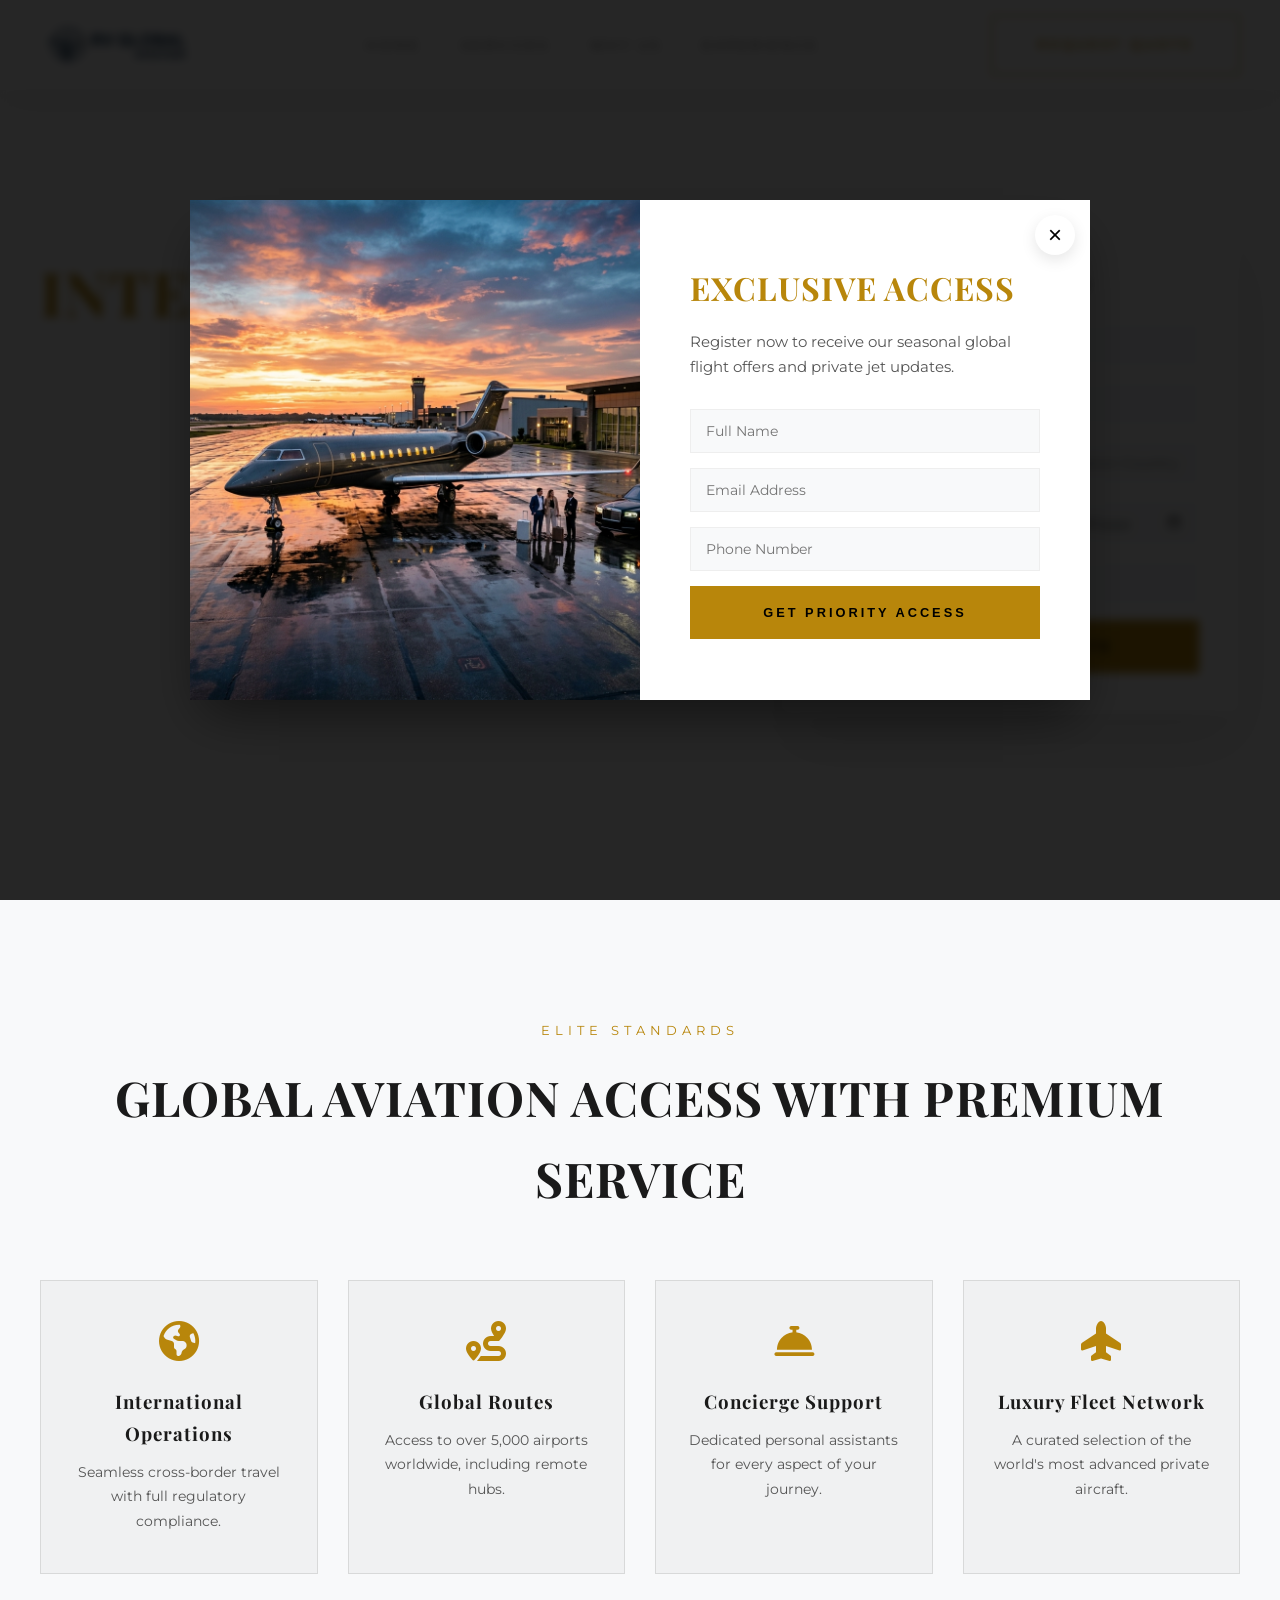
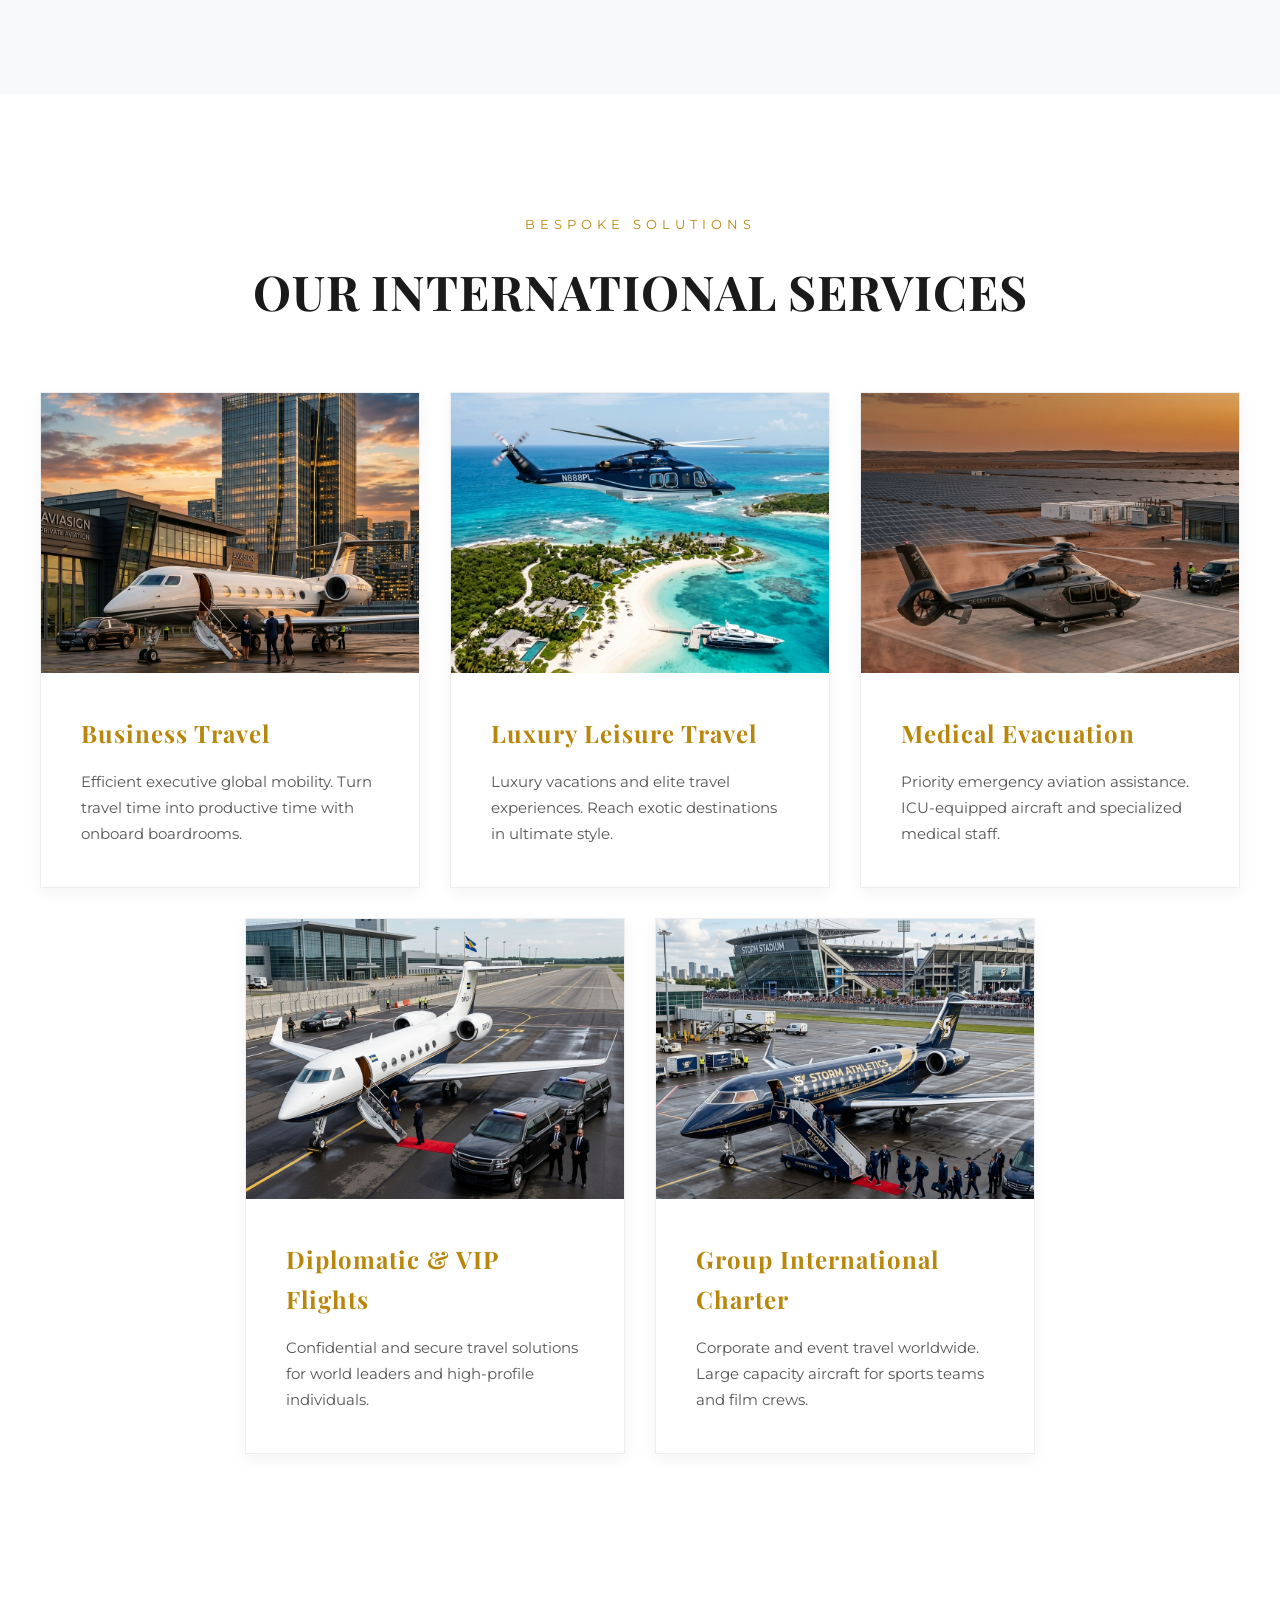
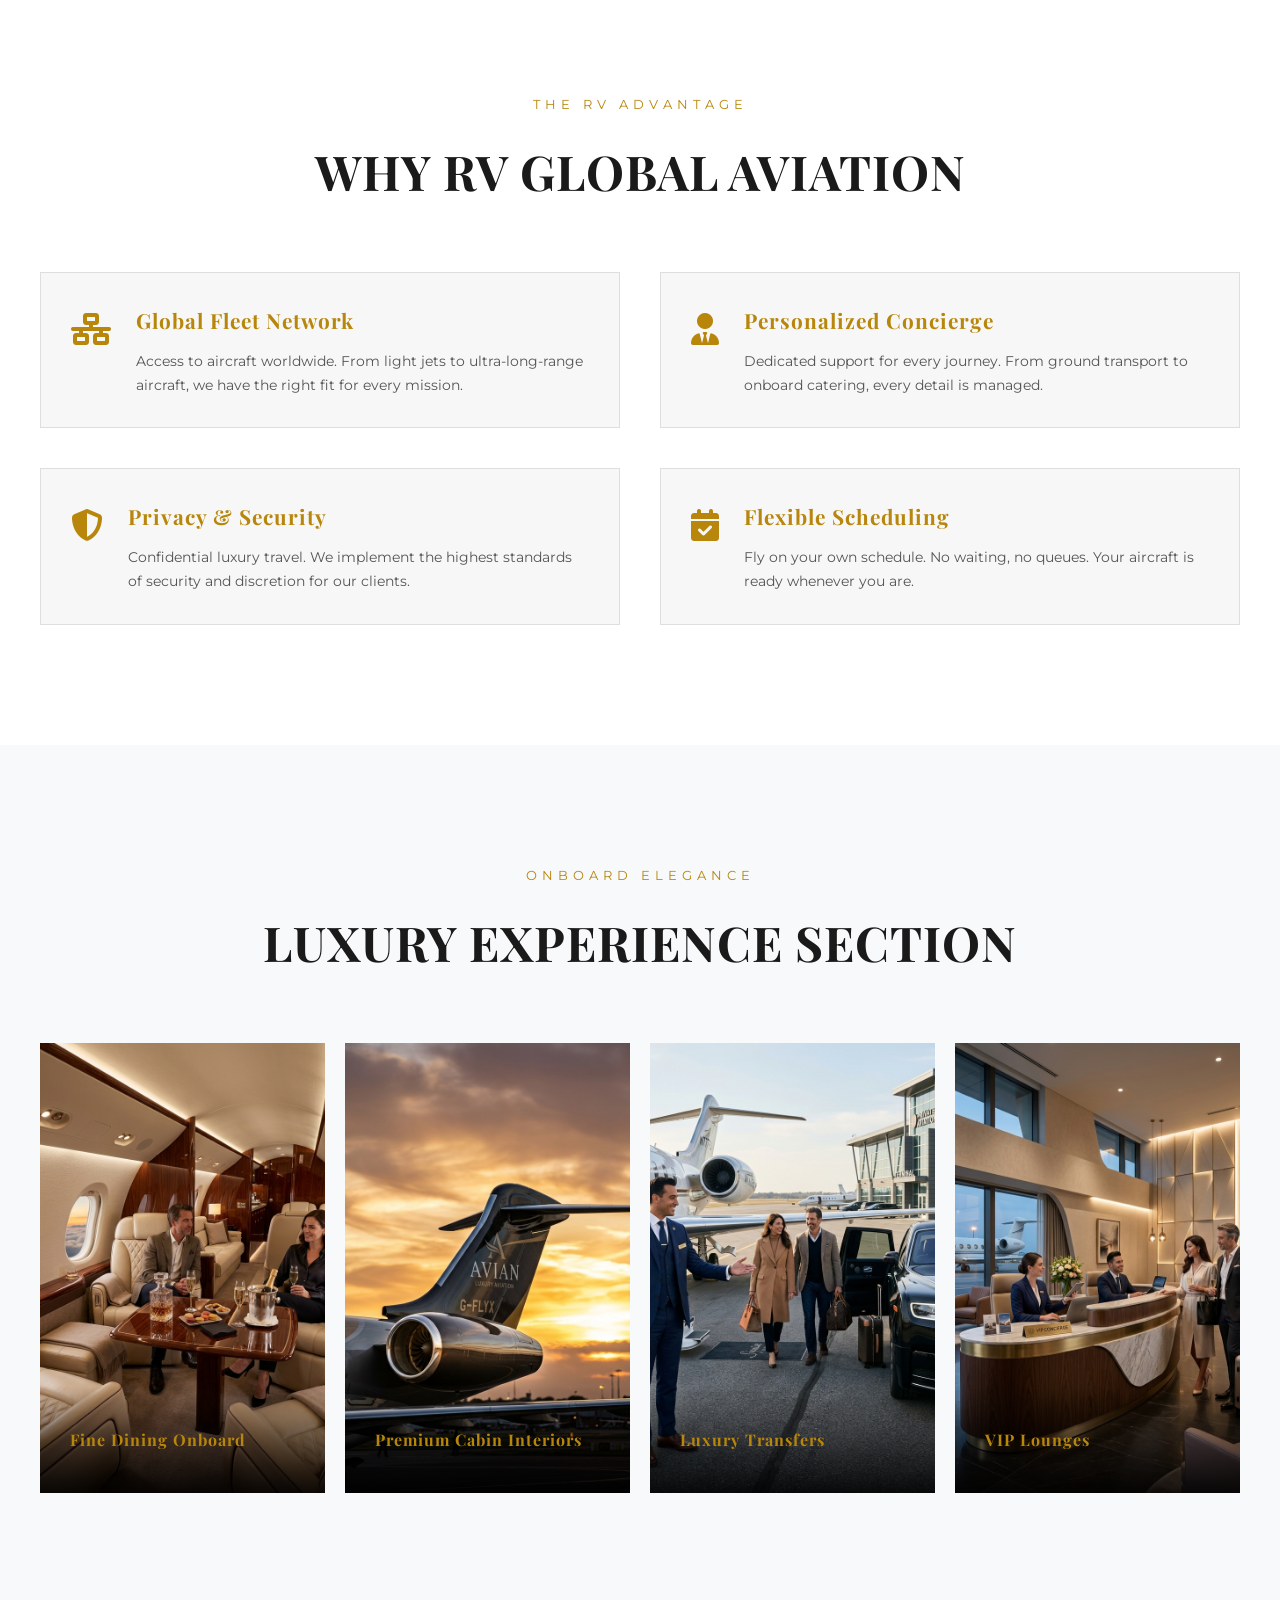
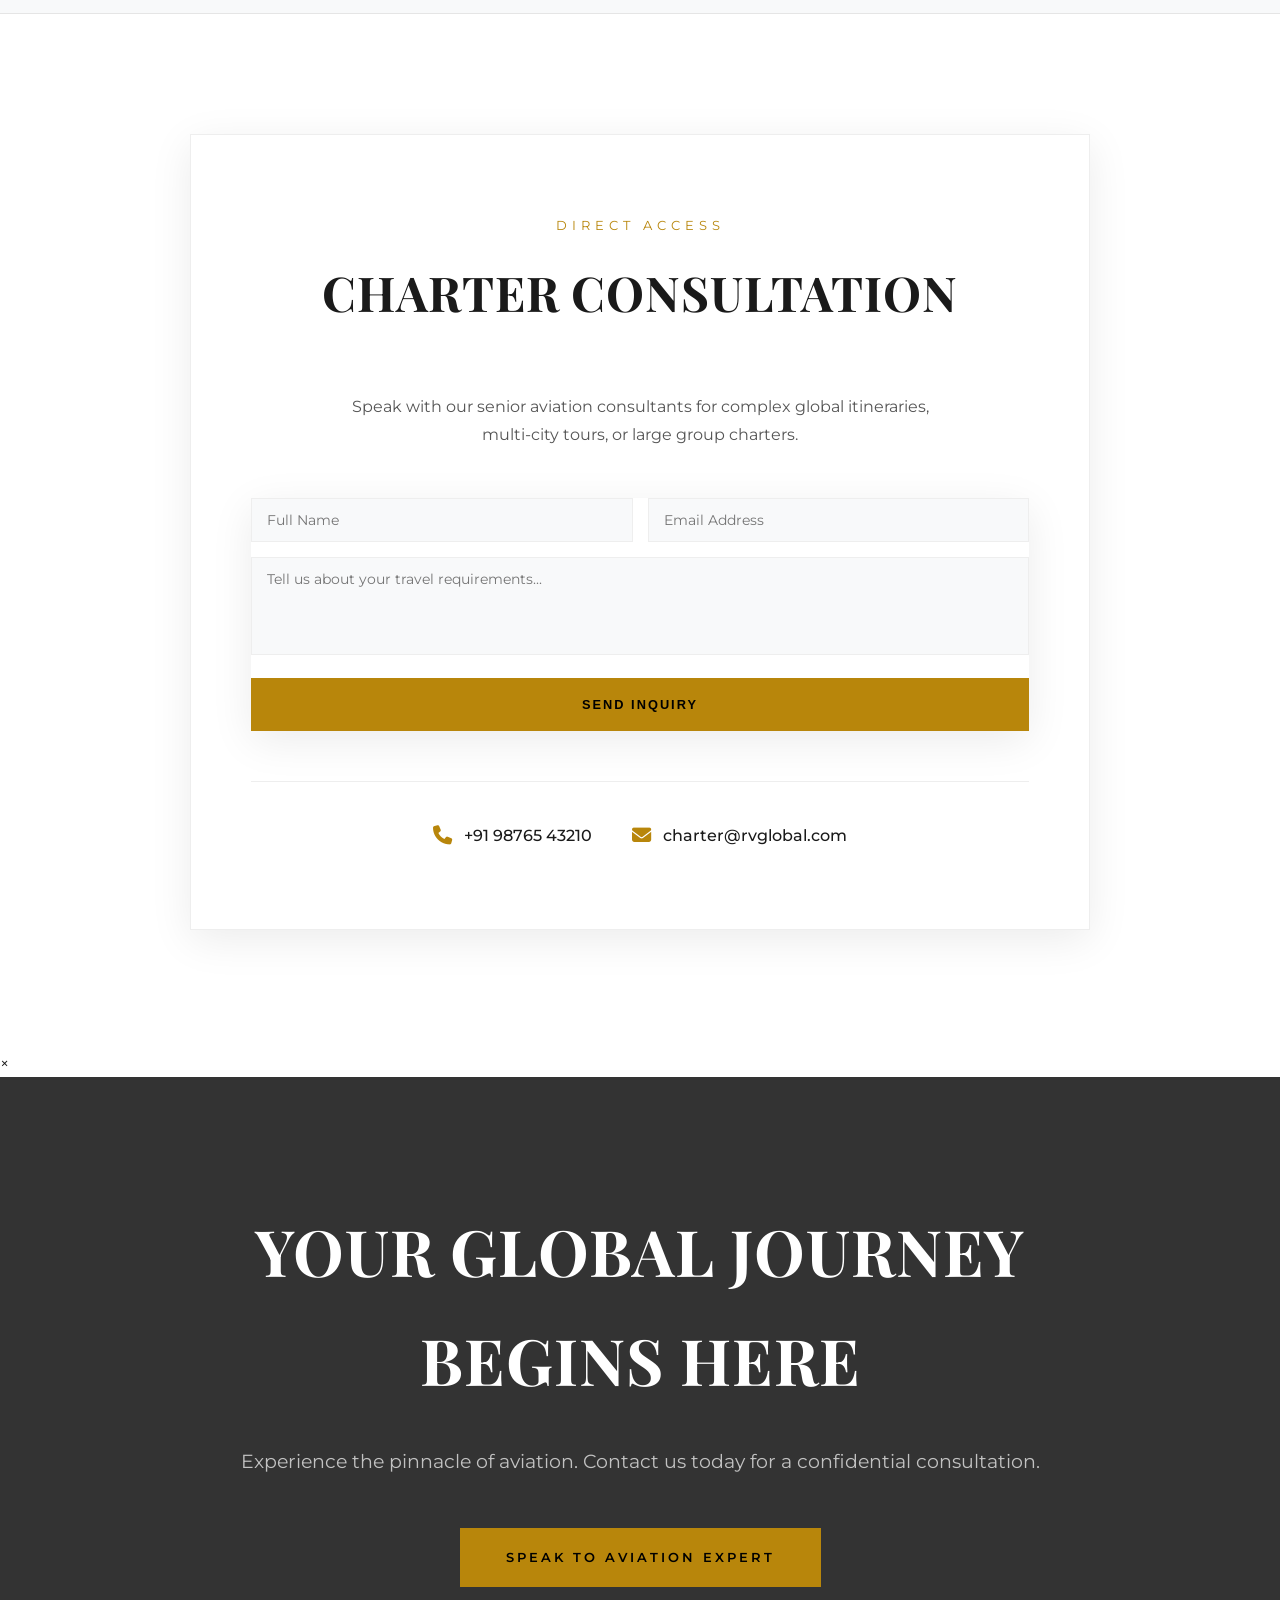
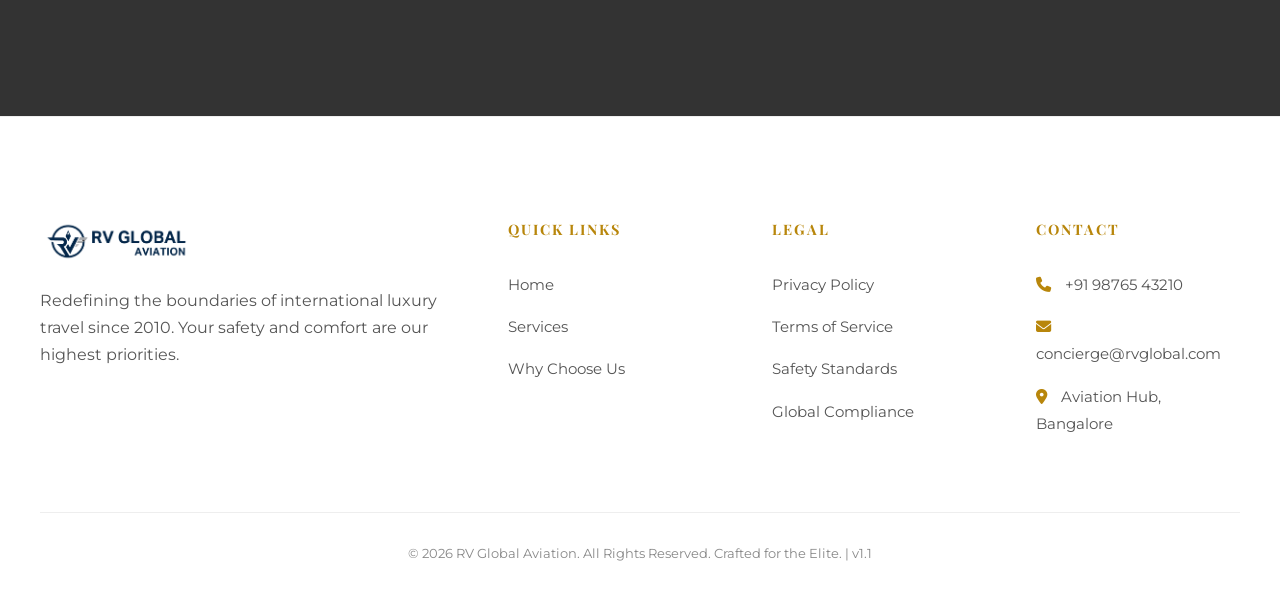
==== commit 336bc277: "Integrate Botpress Chatbot and remove custom chatbot" ====
--- a/index.html
+++ b/index.html
@@ -370,26 +370,11 @@
         </div>
     </div>
 
-    <!-- Chatbot Button -->
-    <a href="#" class="chatbot-float" id="chatbot-toggle" aria-label="Open Chatbot">
-        <i class="fa-solid fa-comment-dots"></i>
-    </a>
-
     <!-- Scripts -->
     <script src="assets/js/script.js"></script>
-<!-- Chatbot Container -->
-<div id="chatbot-container" class="chatbot-container">
-    <div class="chatbot-header">
-        <div class="header-info">
-            <i class="fa-solid fa-plane-up" style="color: #fff; font-size: 1.2rem;"></i>
-            <span style="font-family: var(--font-heading); font-weight: 700; font-size: 1.1rem; letter-spacing: 1px;">RV Concierge</span>
-        </div>
-        <button id="chatbot-close" aria-label="Close">&times;</button>
-    </div>
-    <div class="chatbot-body">
-        <div id="chat-messages"></div>
-        <div class="chatbot-options" id="chat-options"></div>
-    </div>
-</div>
+    
+    <!-- Botpress Chatbot -->
+    <script src="https://cdn.botpress.cloud/webchat/v3.6/inject.js"></script>
+    <script src="https://files.bpcontent.cloud/2026/05/11/06/20260511065054-F6BUSPOT.js" defer></script>
 </body>
 </html>
--- a/assets/css/main.css
+++ b/assets/css/main.css
@@ -668,219 +668,6 @@
   }
 }
 
-/* Floating Buttons Positions */
-.chatbot-float {
-  position: fixed;
-  bottom: 40px;
-  right: 40px;
-  width: 60px;
-  height: 60px;
-  background-color: var(--primary-gold);
-  color: #fff;
-  border-radius: 50%;
-  text-align: center;
-  font-size: 30px;
-  box-shadow: 2px 2px 10px rgba(0,0,0,0.5);
-  z-index: 1000;
-  display: flex;
-  align-items: center;
-  justify-content: center;
-  text-decoration: none;
-  transition: var(--transition-smooth);
-  animation: pulse-gold 2s infinite;
-}
-
-.chatbot-float:hover {
-  transform: scale(1.1) translateY(-5px);
-  background-color: var(--primary-gold-dark);
-  box-shadow: 0 10px 20px rgba(0,0,0,0.6);
-}
-
-@keyframes pulse-gold {
-  0% { transform: scale(0.95); box-shadow: 0 0 0 0 rgba(184, 134, 11, 0.7); }
-  70% { transform: scale(1); box-shadow: 0 0 0 15px rgba(184, 134, 11, 0); }
-  100% { transform: scale(0.95); box-shadow: 0 0 0 0 rgba(184, 134, 11, 0); }
-}
-
-/* Premium Chatbot Container */
-.chatbot-container {
-  position: fixed;
-  bottom: 110px; /* Reset position */
-  right: 40px;
-  width: 380px;
-  height: 550px;
-  background: #fff;
-  border: 1px solid var(--glass-border);
-  box-shadow: 0 20px 50px rgba(0,0,0,0.15);
-  z-index: 2000;
-  display: none;
-  flex-direction: column;
-  overflow: hidden;
-  transition: var(--transition-smooth);
-}
-
-.chatbot-container.active {
-  display: flex;
-  animation: slideUp 0.4s ease-out;
-}
-
-@keyframes slideUp {
-  from { transform: translateY(20px); opacity: 0; }
-  to { transform: translateY(0); opacity: 1; }
-}
-
-.chatbot-header {
-  background: var(--primary-gold);
-  padding: 22px 25px; /* Slightly more padding */
-  display: flex;
-  justify-content: space-between;
-  align-items: center;
-  color: #fff;
-  border-bottom: 2px solid var(--primary-gold-dark); /* Added separation */
-}
-
-.chatbot-header .header-info {
-  display: flex;
-  align-items: center;
-  gap: 12px;
-  font-family: var(--font-heading);
-  font-weight: 600;
-  letter-spacing: 1px;
-}
-
-#chatbot-close {
-  background: none;
-  border: none;
-  color: #fff;
-  font-size: 1.5rem;
-  cursor: pointer;
-  transition: var(--transition-smooth);
-}
-
-#chatbot-close:hover {
-  transform: rotate(90deg);
-}
-
-.chatbot-body {
-  flex: 1;
-  padding: 25px; /* More padding for breathing room */
-  overflow-y: auto;
-  background: #fff;
-  display: flex;
-  flex-direction: column;
-  gap: 25px; /* Even more gap */
-}
-
-.chat-message {
-  max-width: 85%;
-  padding: 15px 18px;
-  border-radius: 20px;
-  font-size: 0.95rem;
-  line-height: 1.6;
-  position: relative;
-  box-shadow: 0 2px 8px rgba(0,0,0,0.05);
-}
-
-.chat-message.bot {
-  align-self: flex-start;
-  background: #f8f9fa;
-  color: #333;
-  border-bottom-left-radius: 4px;
-  border: 1px solid #eee;
-}
-
-.chat-message .time {
-  display: block;
-  font-size: 0.7rem;
-  color: #999;
-  margin-top: 5px;
-}
-
-.chatbot-footer {
-  padding: 15px 20px;
-  background: #fff;
-  border-top: 1px solid #eee;
-  display: flex;
-  gap: 10px;
-}
-
-/* Hide footer as we are using options now */
-.chatbot-footer { display: none; }
-
-.chatbot-options {
-  display: flex;
-  flex-direction: column;
-  gap: 12px;
-  margin-top: 15px; /* More space here */
-}
-
-.option-btn {
-  background: #fff;
-  border: 1px solid var(--primary-gold);
-  color: var(--primary-gold);
-  padding: 12px 15px;
-  border-radius: 25px; /* Pill shape */
-  cursor: pointer;
-  font-family: var(--font-body);
-  font-size: 0.85rem;
-  text-align: center; /* Centered text */
-  font-weight: 500;
-  transition: var(--transition-smooth);
-}
-
-.option-btn:hover {
-  background: var(--primary-gold);
-  color: #fff;
-  transform: translateY(-2px);
-  box-shadow: 0 4px 10px rgba(184, 134, 11, 0.2);
-}
-
-
-.chatbot-footer input {
-  flex: 1;
-  border: 1px solid #eee;
-  padding: 10px 15px;
-  font-family: var(--font-body);
-  font-size: 0.9rem;
-  transition: var(--transition-smooth);
-}
-
-.chatbot-footer input:focus {
-  border-color: var(--primary-gold);
-  outline: none;
-}
-
-.chatbot-footer button {
-  background: var(--primary-gold);
-  color: #fff;
-  border: none;
-  width: 40px;
-  height: 40px;
-  cursor: pointer;
-  transition: var(--transition-smooth);
-}
-
-.chatbot-footer button:hover {
-  background: var(--primary-gold-dark);
-}
-
-@media (max-width: 480px) {
-  .chatbot-container {
-    width: 94%;
-    right: 3%;
-    bottom: 110px;
-    height: 480px;
-  }
-  .chatbot-float {
-    bottom: 30px;
-    right: 30px;
-    width: 55px;
-    height: 55px;
-    font-size: 26px;
-  }
-}
-
-
 @media (max-width: 992px) {
   .hero-grid, .why-grid, .footer-grid, .lead-grid {
     grid-template-columns: 1fr !important;
